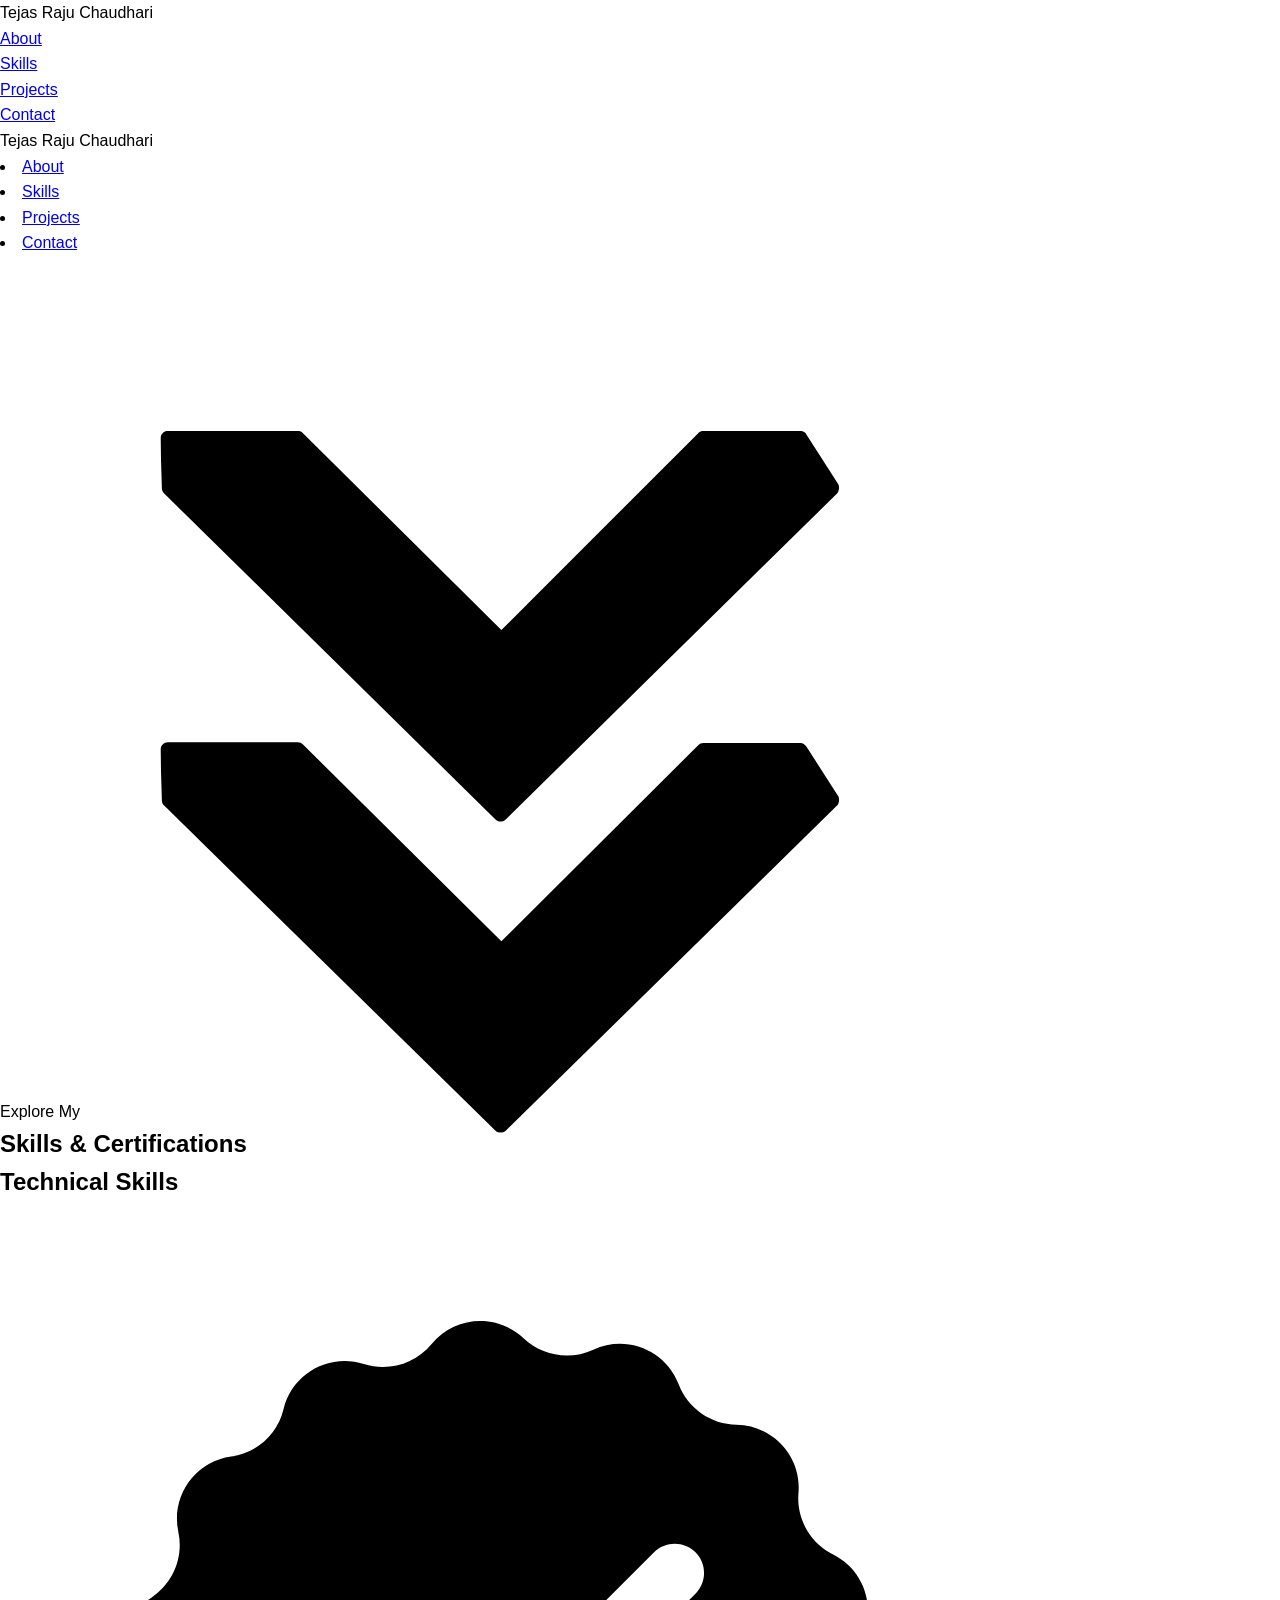
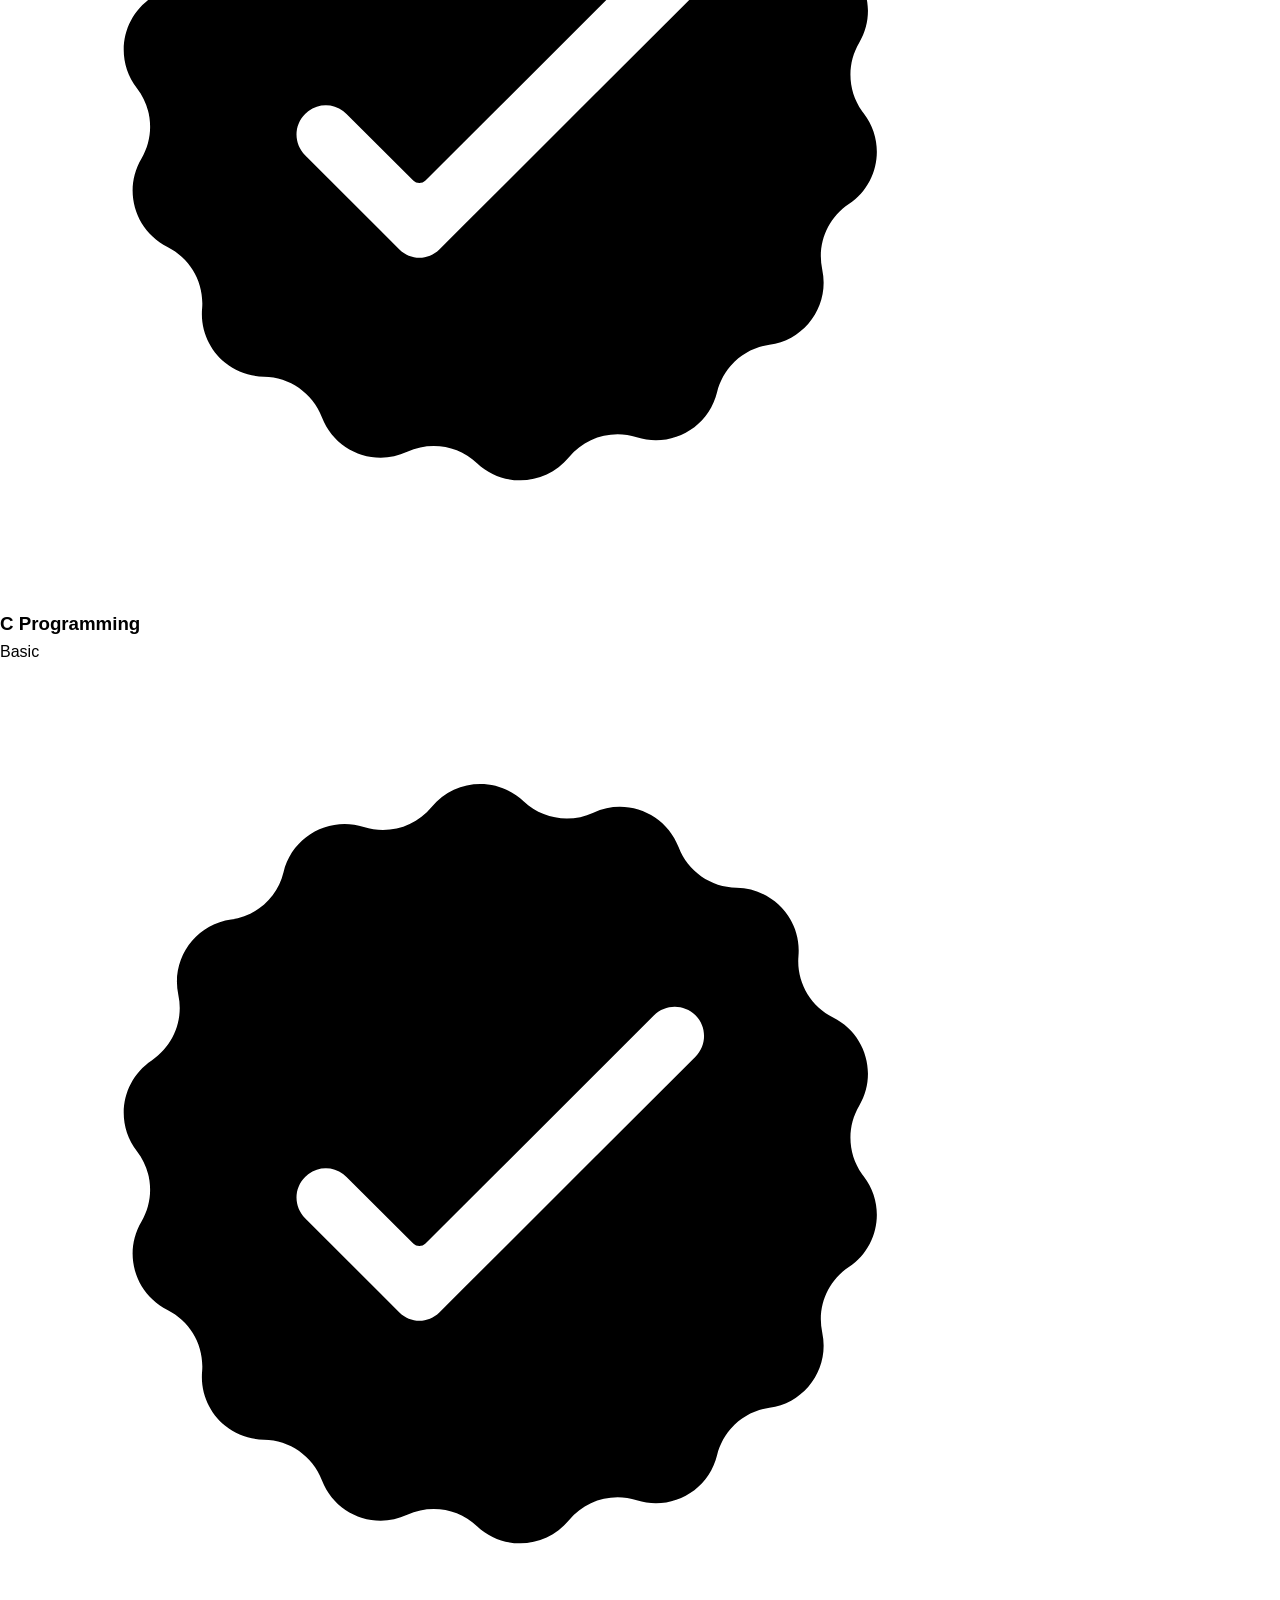
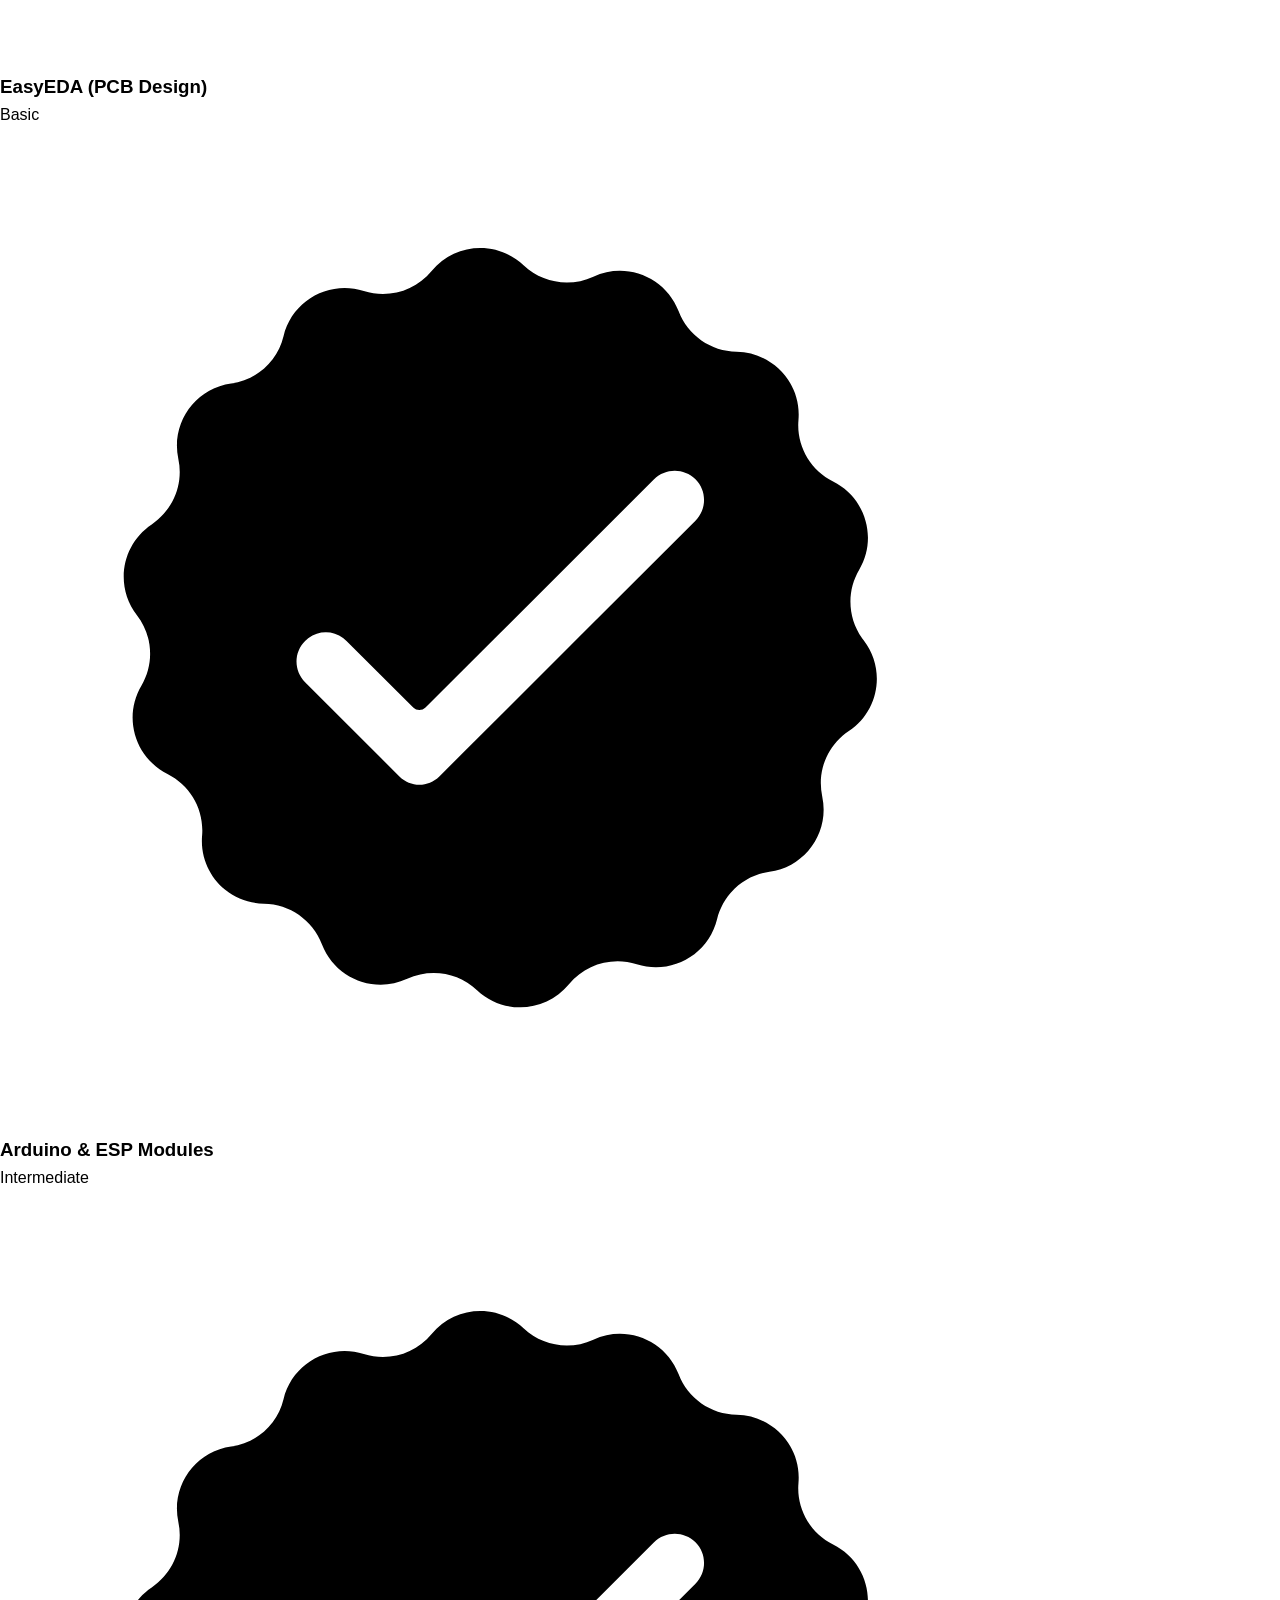
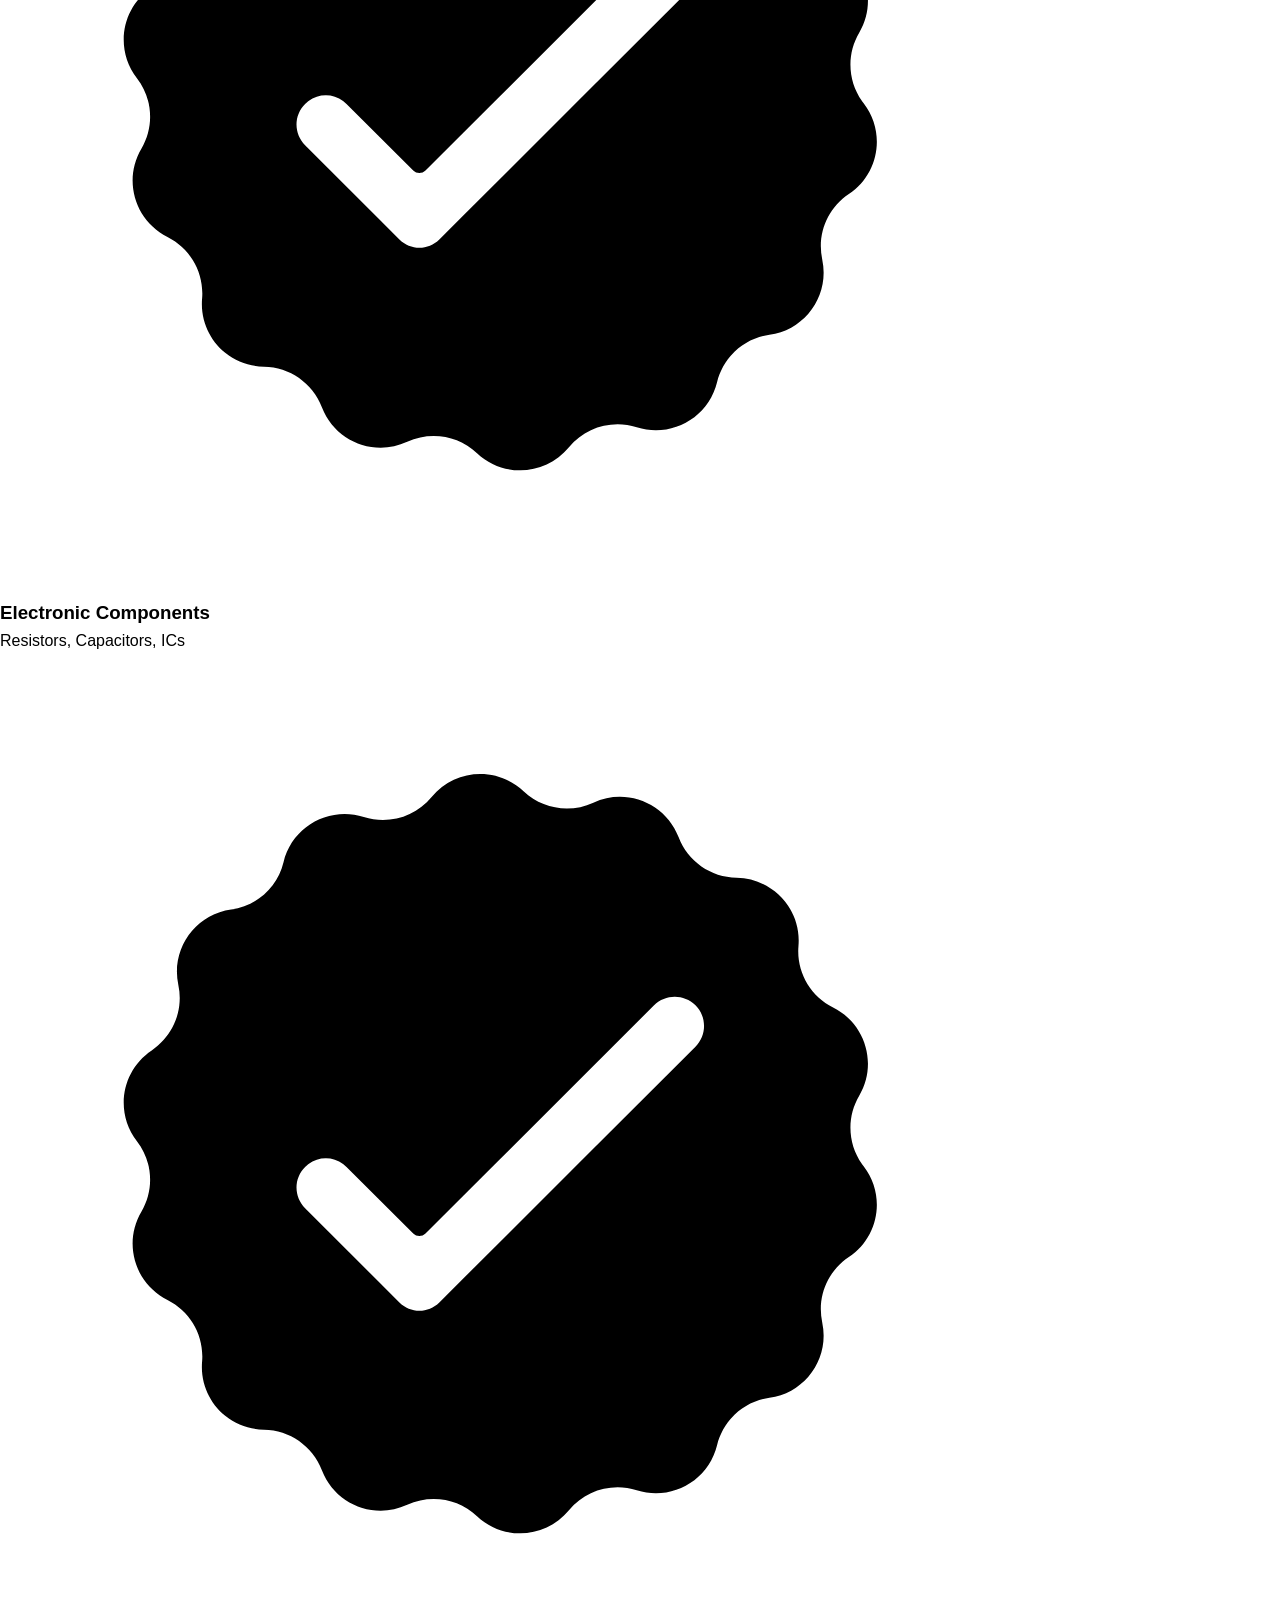
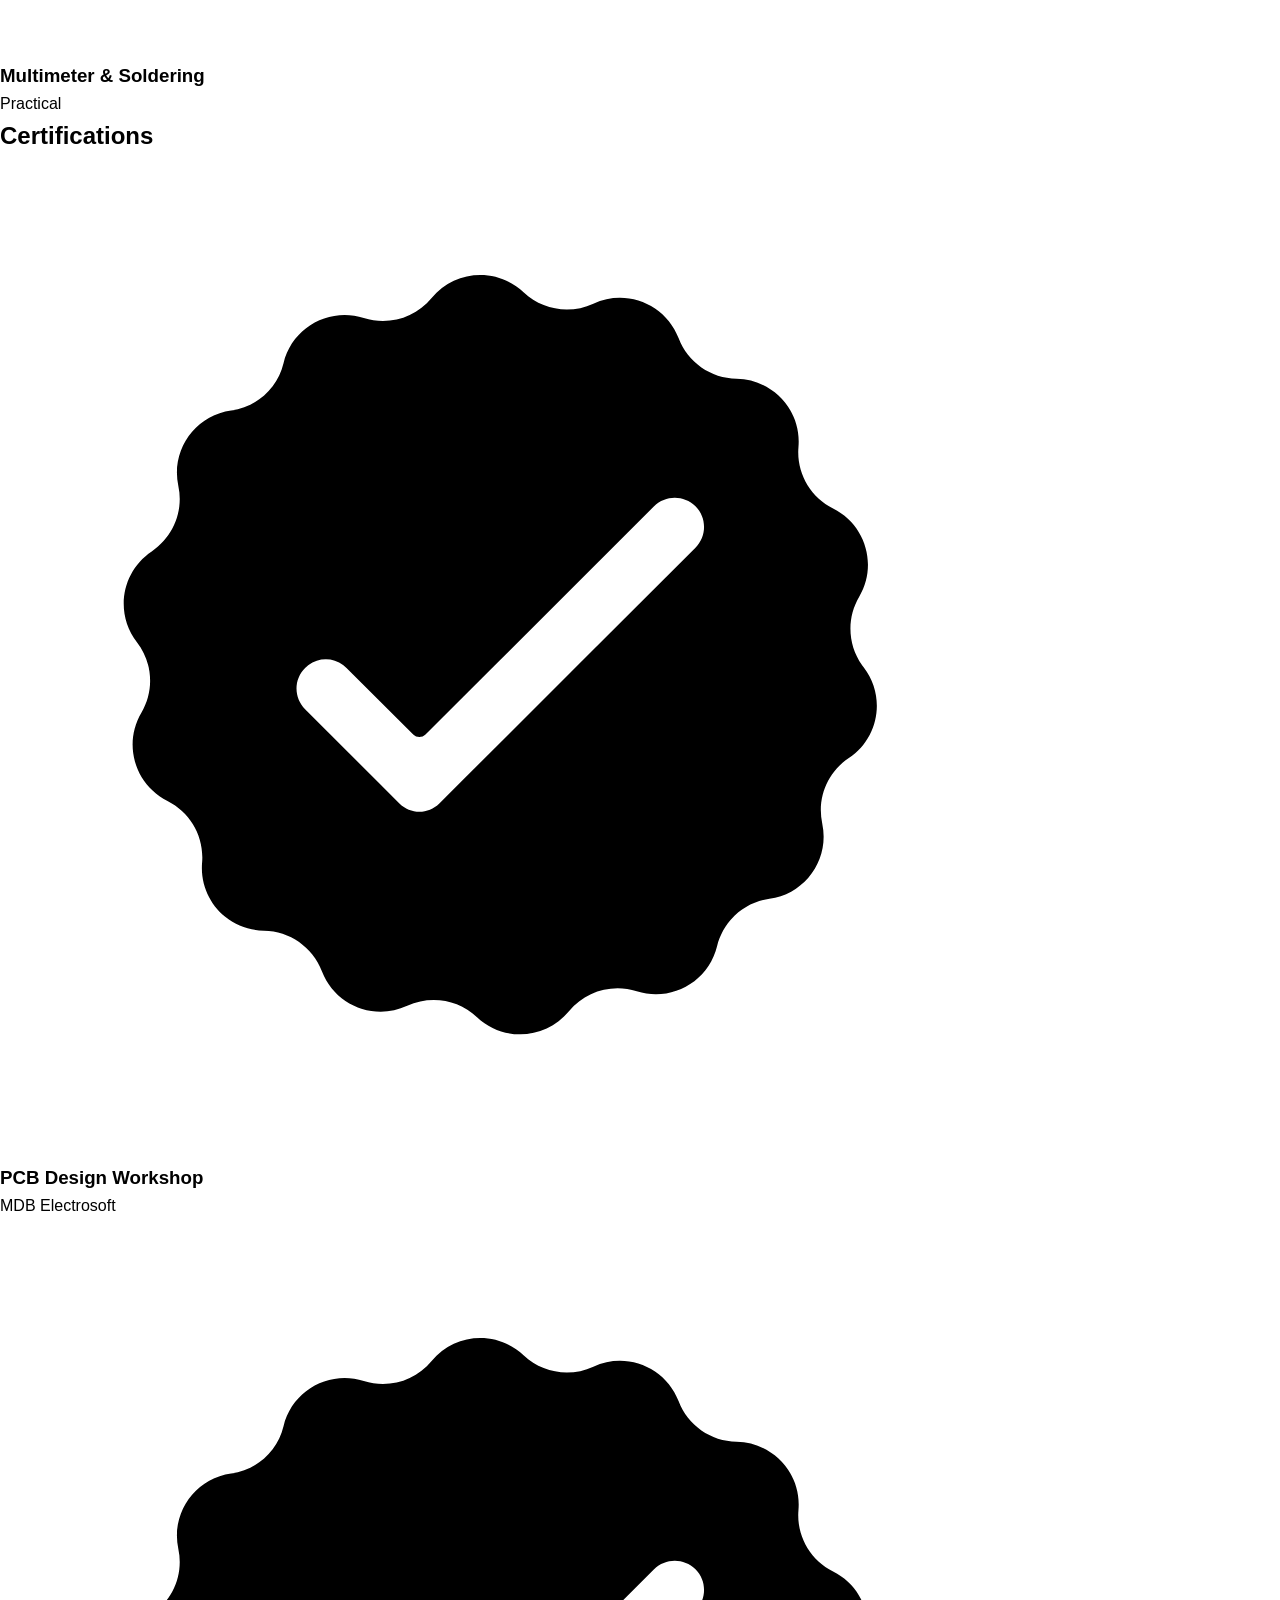
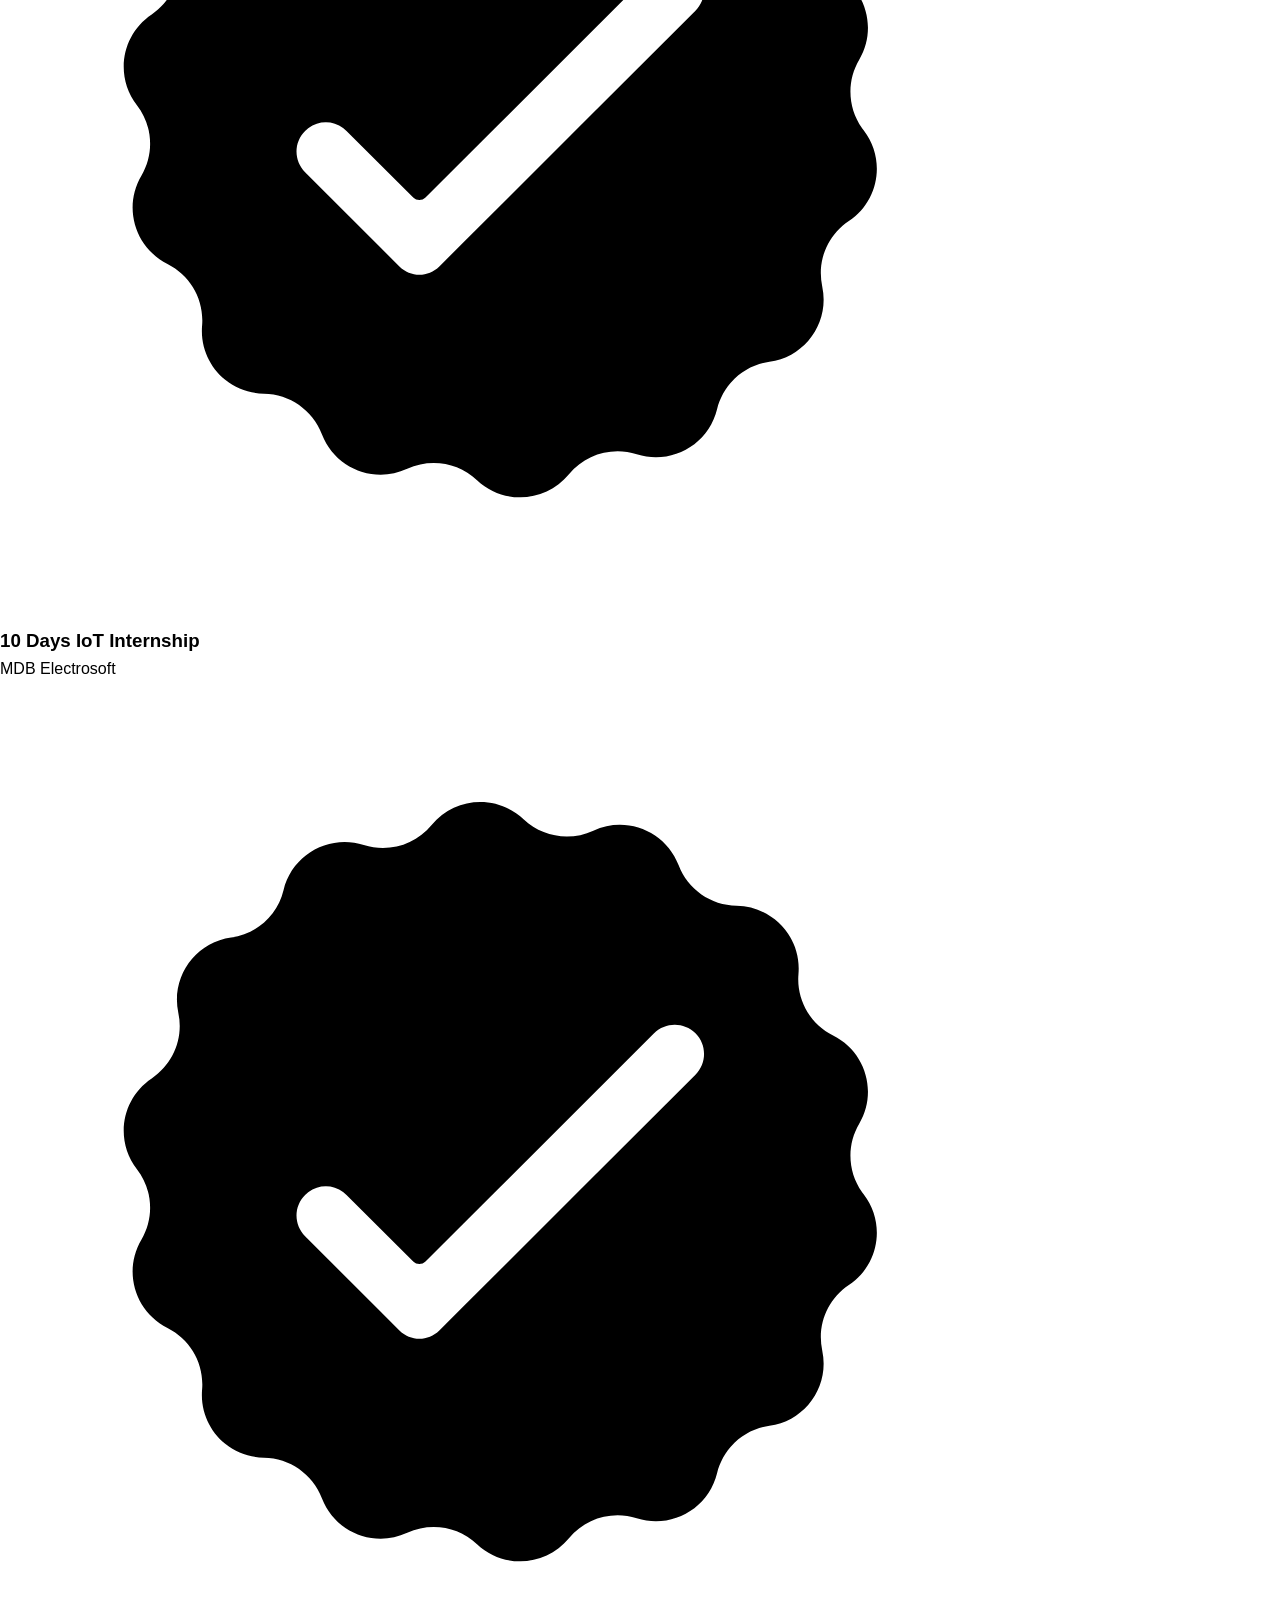
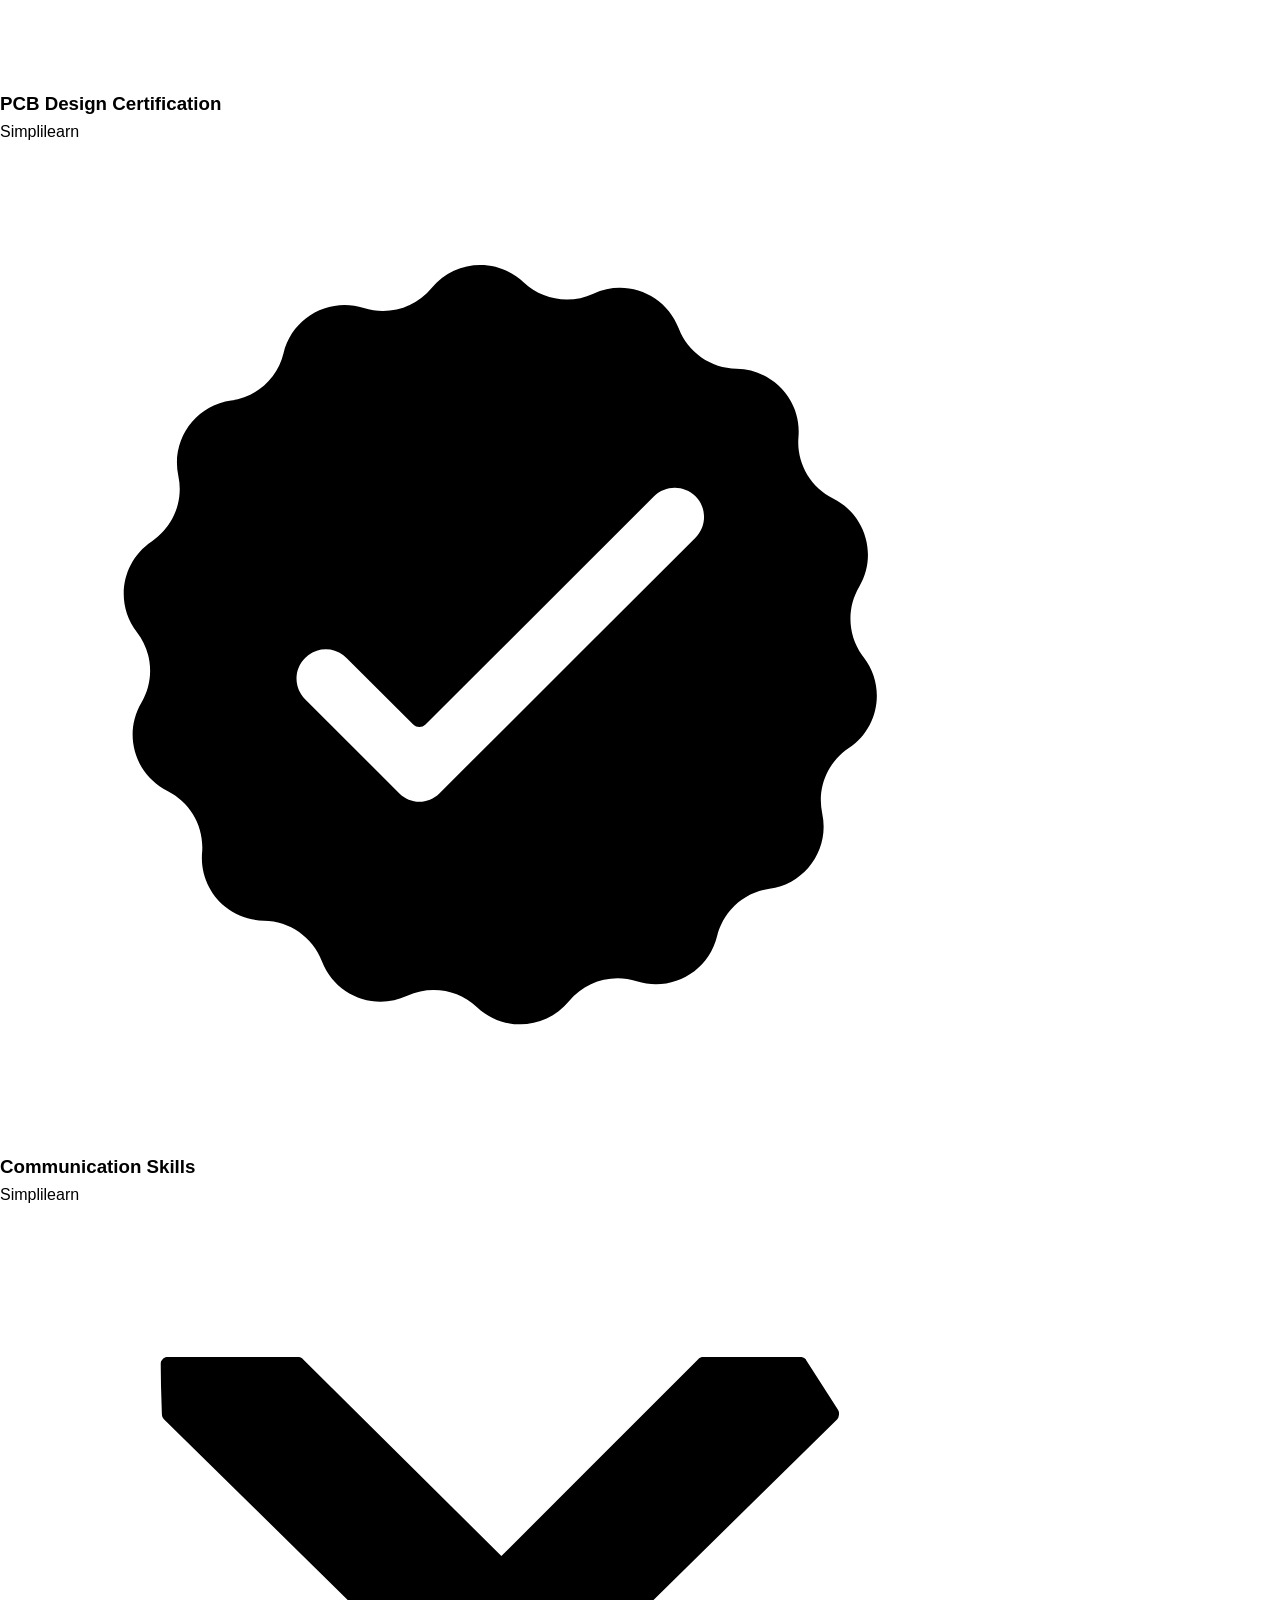
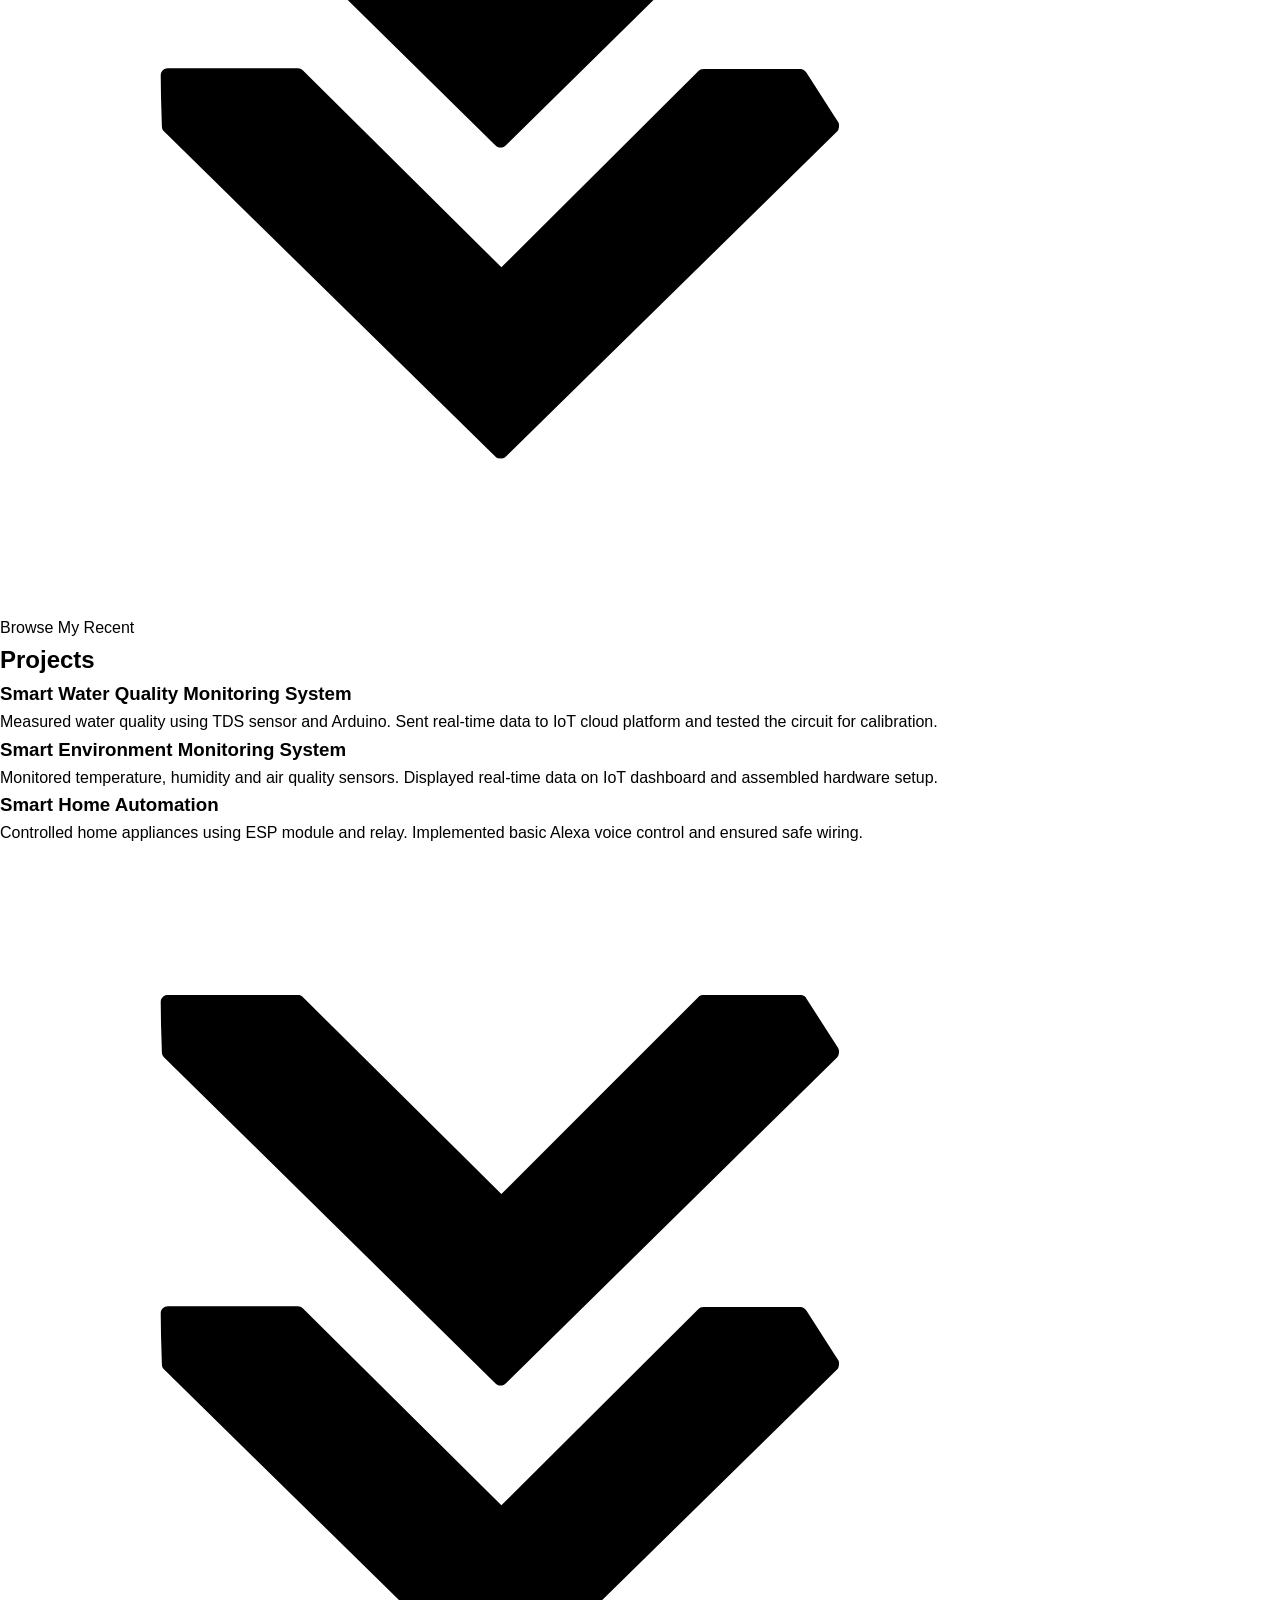
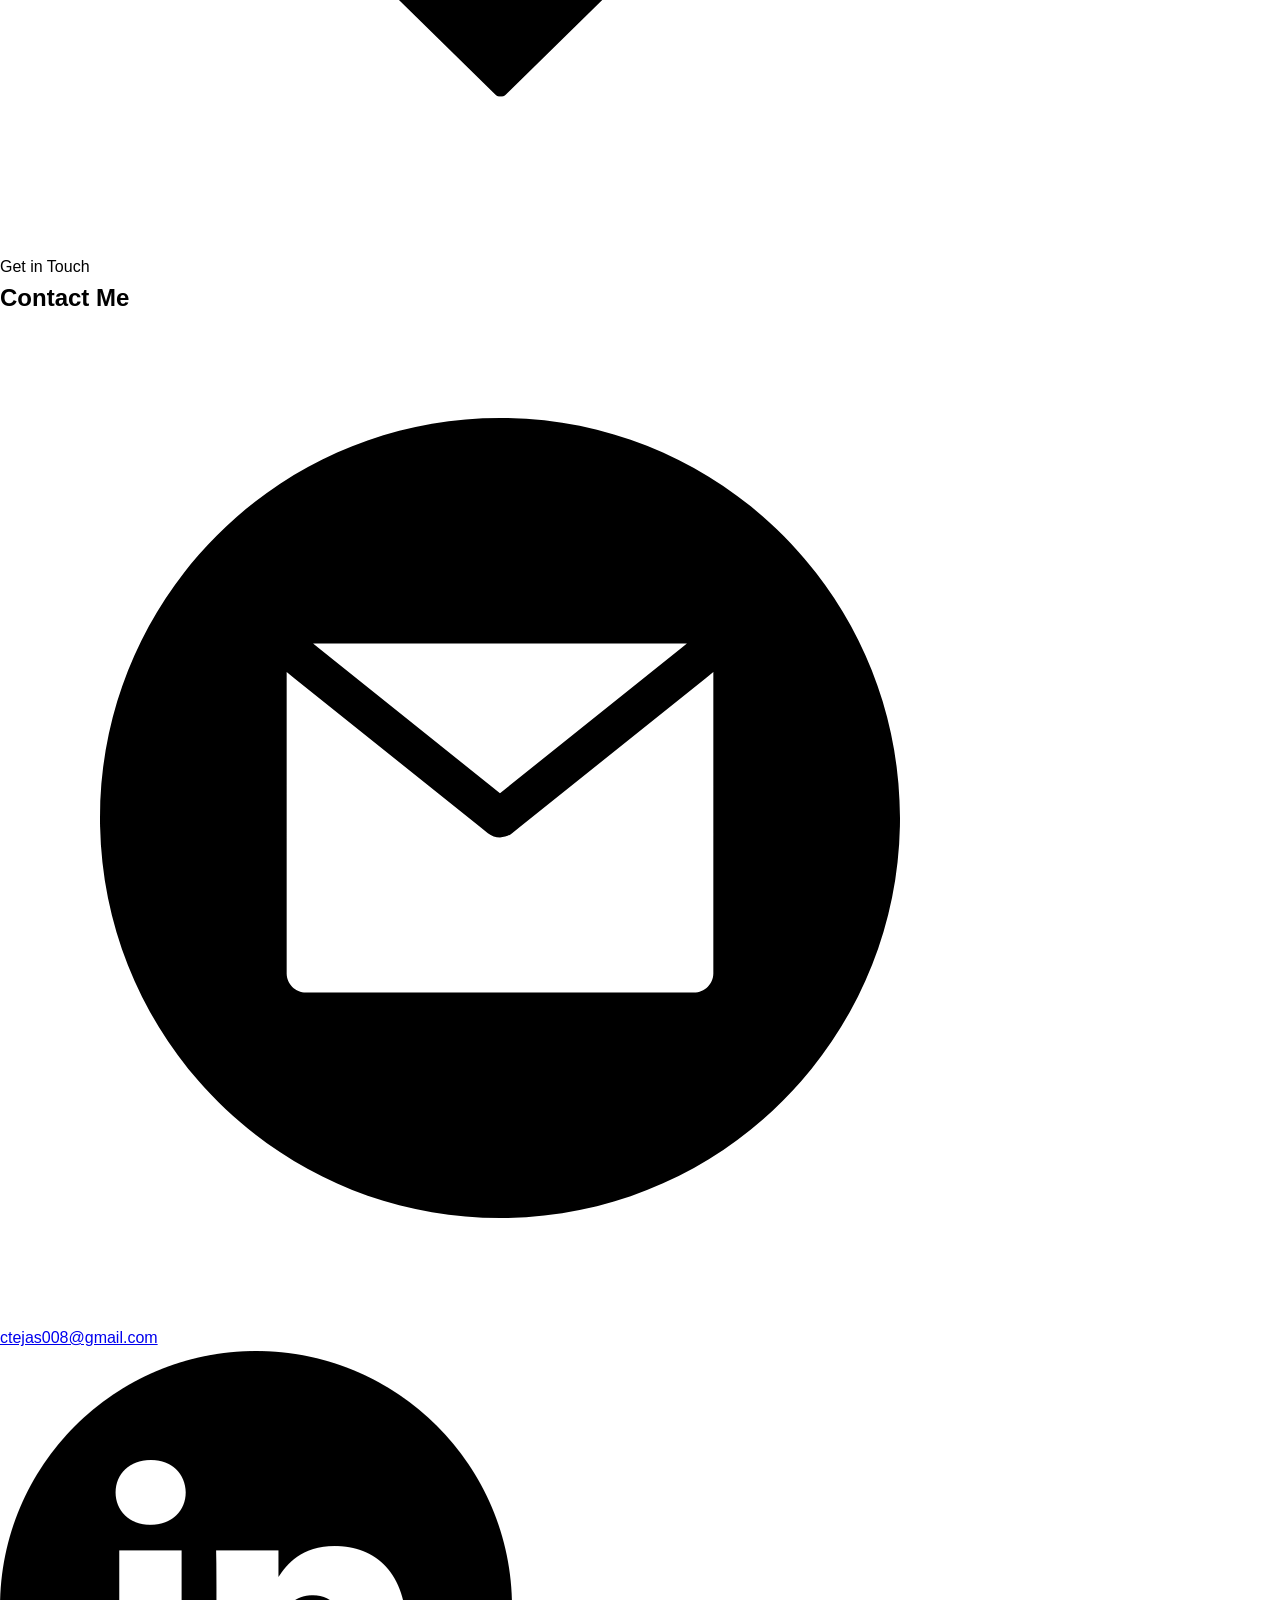
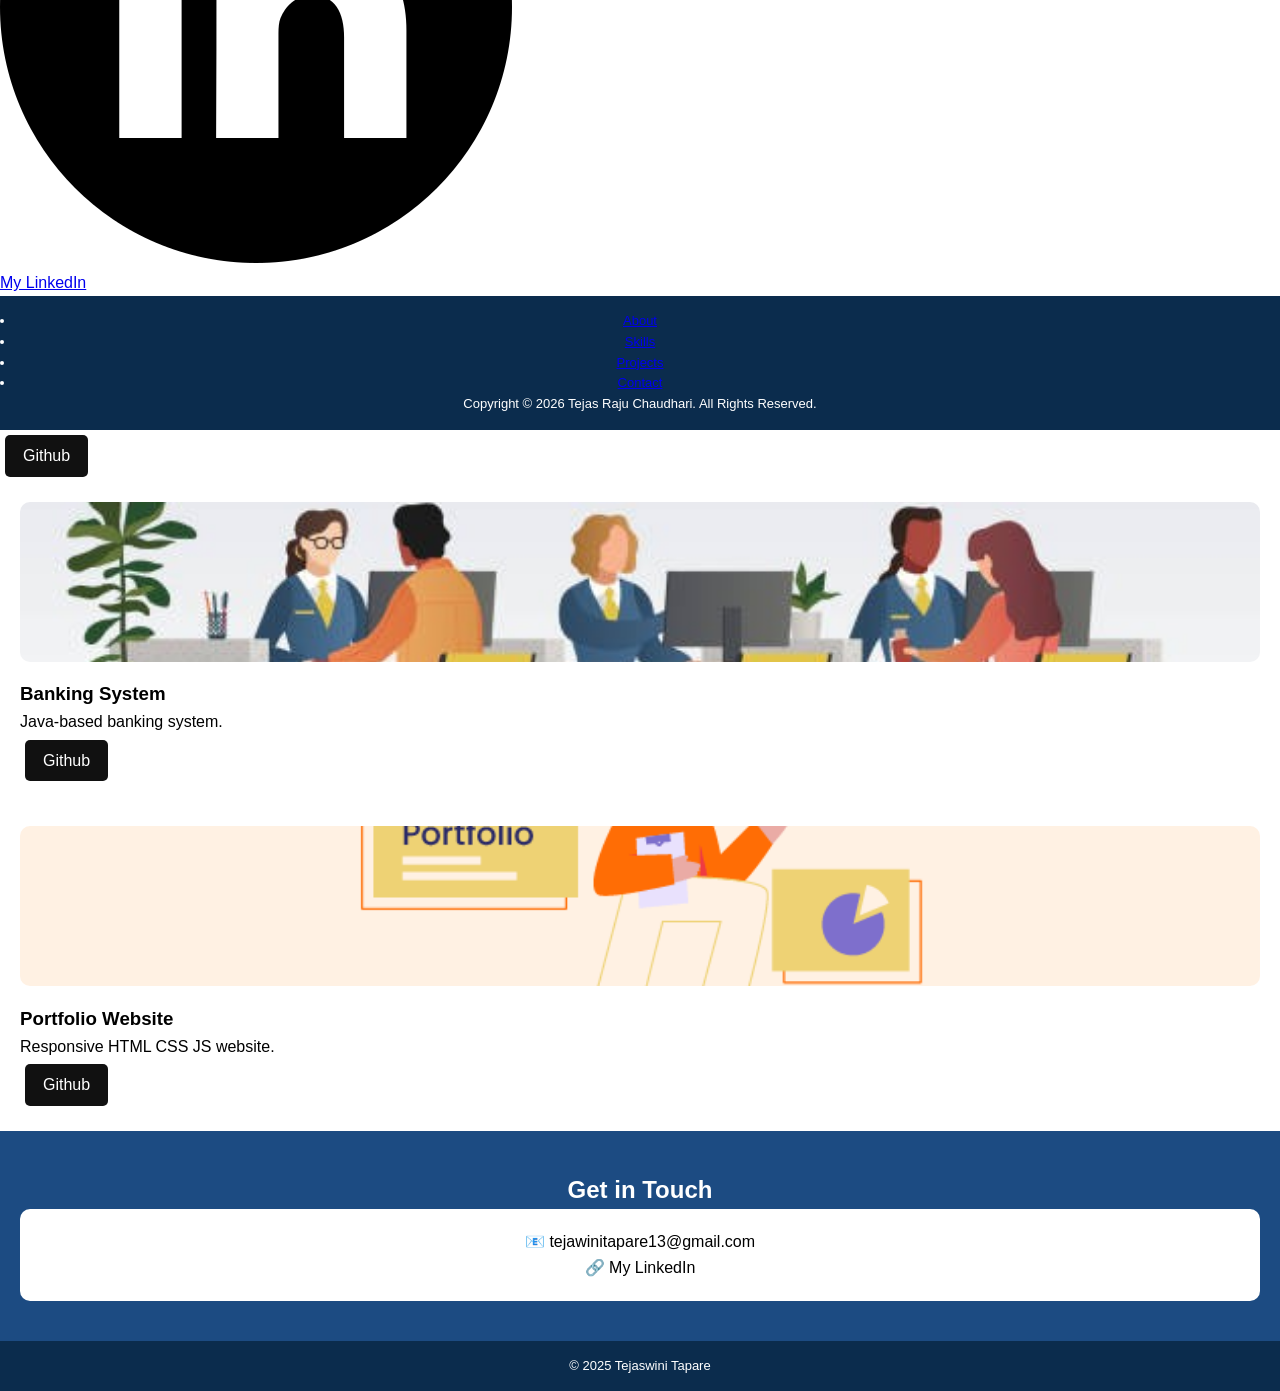
==== index.html @ 0678bba8 "Refactor index.html by updating title and logo Updated the title and logo text in the HTML file. Rem" ====
<!DOCTYPE html>
<html lang="en">
<head>
    <meta charset="UTF-8">
    <meta name="viewport" content="width=device-width, initial-scale=1.0">
    <title>Tejas Portfolio</title>
    <link rel="stylesheet" href="style.css">
    <link rel="stylesheet" href="mediaqueries.css">
</head>
<body>

    <nav id="Desktop-nav">
        <div class="logo"> Tejas Raju Chaudhari</div>
        <div>
           <ul class="nav-links">
            <li><a href="#about">About</a></li>
            <li><a href="#experience">Skills</a></li>
            <li><a href="#projects">Projects</a></li>
            <li><a href="#contact">Contact</a></li>
           </ul> 
        </div>
    </nav>

    <nav id="hamburger-nav">
        <div class="logo"> Tejas Raju Chaudhari</div>
        <div class="hamburger-menu">
            <div class="hamburger-icon" onclick="toggleMenu()">
                <span></span>
                <span></span>
                <span></span>
            </div>
            <div class="menu-links">
                <li><a href="#about" onclick="toggleMenu()">About</a></li>
                <li><a href="#experience" onclick="toggleMenu()">Skills</a></li>
                <li><a href="#projects" onclick="toggleMenu()">Projects</a></li>
                <li><a href="#contact" onclick="toggleMenu()">Contact</a></li>
            </div>
        </div>
    </nav>

    <!-- PROFILE SECTION -->
    <section id="profile">
        <div class="section__pic-container">
            <img                        I completed an Arduino & IoT Internship at MDB Electrosoft 
                        where I worked on sensor interfacing, circuit testing, and 
                        basic PCB layout design using EasyEDA.

                        I enjoy building practical electronics solutions, testing 
                        circuits using multimeter, and improving my troubleshooting skills.
                        I am eager to begin my career in Electronics Hardware and PCB Design.
                    </p>
                </div>
            </div>
        </div>
        <img src="arrow.png" class="icon arrow" onclick="location.href='#experience'">
    </section>

    <!-- SKILLS SECTION -->
    <section id="experience">
        <p class="section__text__p1">Explore My</p>
        <h1 class="title">Skills & Certifications</h1>

        <div class="experience-details-container">
            <div class="skill-containers">

                <!-- SKILLS -->
                <div class="details-container-1">
                    <h2 class="experience-sub-title">Technical Skills</h2>
                    <div class="article-container">

                        <article>
                            <img src="checkmark.png" class="icon">
                            <div>
                                <h3>C Programming</h3>
                                <p>Basic</p>
                            </div>
                        </article>

                        <article>
                            <img src="checkmark.png" class="icon">
                            <div>
                                <h3>EasyEDA (PCB Design)</h3>
                                <p>Basic</p>
                            </div>
                        </article>

                        <article>
                            <img src="checkmark.png" class="icon">
                            <div>
                                <h3>Arduino & ESP Modules</h3>
                                <p>Intermediate</p>
                            </div>
                        </article>

                        <article>
                            <img src="checkmark.png" class="icon">
                            <div>
                                <h3>Electronic Components</h3>
                                <p>Resistors, Capacitors, ICs</p>
                            </div>
                        </article>

                        <article>
                            <img src="checkmark.png" class="icon">
                            <div>
                                <h3>Multimeter & Soldering</h3>
                                <p>Practical</p>
                            </div>
                        </article>

                    </div>
                </div>

                <!-- CERTIFICATIONS -->
                <div class="details-container-2">
                    <h2 class="experience-sub-title">Certifications</h2>
                    <div class="article-container">

                        <article>
                            <img src="checkmark.png" class="icon">
                            <div>
                                <h3>PCB Design Workshop</h3>
                                <p>MDB Electrosoft</p>
                            </div>
                        </article>

                        <article>
                            <img src="checkmark.png" class="icon">
                            <div>
                                <h3>10 Days IoT Internship</h3>
                                <p>MDB Electrosoft</p>
                            </div>
                        </article>

                        <article>
                            <img src="checkmark.png" class="icon">
                            <div>
                                <h3>PCB Design Certification</h3>
                                <p>Simplilearn</p>
                            </div>
                        </article>

                        <article>
                            <img src="checkmark.png" class="icon">
                            <div>
                                <h3>Communication Skills</h3>
                                <p>Simplilearn</p>
                            </div>
                        </article>

                    </div>
                </div>

            </div>
        </div>

        <img src="arrow.png" class="icon arrow" onclick="location.href='#projects'">
    </section>

    <!-- PROJECTS -->
    <section id="projects">
        <p class="section__text__p1">Browse My Recent</p>
        <h1 class="title">Projects</h1>

        <div class="experience-details-container">
            <div class="about-containers">

                <div class="details-container color-container">
                    <h3 class="experience-sub-title project-title">
                        Smart Water Quality Monitoring System
                    </h3>
                    <p>
                        Measured water quality using TDS sensor and Arduino.
                        Sent real-time data to IoT cloud platform and tested 
                        the circuit for calibration.
                    </p>
                </div>

                <div class="details-container color-container">
                    <h3 class="experience-sub-title project-title">
                        Smart Environment Monitoring System
                    </h3>
                    <p>
                        Monitored temperature, humidity and air quality sensors.
                        Displayed real-time data on IoT dashboard and assembled hardware setup.
                    </p>
                </div>

                <div class="details-container color-container">
                    <h3 class="experience-sub-title project-title">
                        Smart Home Automation
                    </h3>
                    <p>
                        Controlled home appliances using ESP module and relay.
                        Implemented basic Alexa voice control and ensured safe wiring.
                    </p>
                </div>

            </div>
        </div>

        <img src="arrow.png" class="icon arrow" onclick="location.href='#contact'">
    </section>

    <!-- CONTACT -->
    <section id="contact">
        <p class="section__text__p1">Get in Touch</p>
        <h1 class="title">Contact Me</h1>

        <div class="contact-info-upper-container">
            <div class="contact-info-container">
                <img src="email.png" class="icon contact-icon">
                <p><a href="mailto:ctejas008@gmail.com">ctejas008@gmail.com</a></p>
            </div>

            <div class="contact-info-container">
                <img src="linkedin.png" class="icon contact-icon">
                <p><a href="https://linkedin.com/in/tejasrchaudhari">My LinkedIn</a></p>
            </div>
        </div>
    </section>

    <!-- FOOTER -->
    <footer>
        <nav>
            <div class="nav-links-container">
                <ul class="nav-links">
                    <li><a href="#about">About</a></li>
                    <li><a href="#experience">Skills</a></li>
                    <li><a href="#projects">Projects</a></li>
                    <li><a href="#contact">Contact</a></li>
                </ul> 
            </div>
        </nav>
        <p>Copyright © 2026 Tejas Raju Chaudhari. All Rights Reserved.</p>
    </footer>

    <script src="script.js"></script>

</body>
  </html>      <a href="#" class="btn dark">Github</a>
    </div>

    <div class="project-card">
      <img src="banklogo.jpg">
      <h3>Banking System</h3>
      <p>Java-based banking system.</p>
      <a href="#" class="btn dark">Github</a>
    </div>

    <div class="project-card">
      <img src="Work-Portfolio.png">
      <h3>Portfolio Website</h3>
      <p>Responsive HTML CSS JS website.</p>
      <a href="#" class="btn dark">Github</a>
    </div>

  </div>
</section>

<!-- CONTACT -->
<section id="contact" class="section blue-bg">
  <h1>Get in Touch</h1>
  <div class="contact-box">
    <p>📧 tejawinitapare13@gmail.com</p>
    <p>🔗 My LinkedIn</p>
  </div>
</section>

<footer>
  © 2025 Tejaswini Tapare
</footer>

</body>
  </html>
---- style.css ----
* {
  margin: 0;
  padding: 0;
  box-sizing: border-box;
  font-family: 'Segoe UI', sans-serif;
}

body {
  line-height: 1.6;
}

header {
  background: #0b2c4d;
  color: white;
  padding: 15px;
  display: flex;
  justify-content: space-between;
}

header nav a {
  color: white;
  margin-left: 15px;
  text-decoration: none;
  font-size: 14px;
}

.hero {
  background: linear-gradient(#1c4b82,#0b2c4d);
  color: white;
  padding: 40px 20px;
}

.hero-content {
  display: flex;
  flex-direction: column;
  align-items: center;
  text-align: center;
}

.profile-img {
  width: 150px;
  border-radius: 10px;
  margin-bottom: 20px;
}

.hero-buttons {
  margin-top: 15px;
}

.btn {
  padding: 8px 18px;
  text-decoration: none;
  border-radius: 5px;
  margin: 5px;
  display: inline-block;
}

.dark {
  background: #0b2c4d;
  color: white;
}

.yellow {
  background: #f4b400;
  color: black;
}

.section {
  padding: 40px 20px;
  text-align: center;
}

.card-grid {
  display: flex;
  flex-direction: column;
  gap: 20px;
  margin: 20px 0;
}

.card {
  background: white;
  padding: 20px;
  border-radius: 10px;
  box-shadow: 0 5px 15px rgba(0,0,0,0.1);
}

.blue {
  background: #1c4b82;
  color: white;
}

.yellow {
  background: #f4b400;
}

.blue-bg {
  background: #1c4b82;
  color: white;
}

.project-grid {
  display: flex;
  flex-direction: column;
  gap: 20px;
}

.project-card {
  background: white;
  padding: 20px;
  border-radius: 10px;
}

.project-card img {
  width: 100%;
  height: 160px;
  object-fit: cover;
  border-radius: 8px;
  margin-bottom: 10px;
}

.contact-box {
  background: white;
  padding: 20px;
  border-radius: 10px;
  color: black;
}

footer {
  background: #0b2c4d;
  color: white;
  padding: 15px;
  text-align: center;
}  background:#1e3c72;
  padding:6px 12px;
  border-radius:20px;
  margin:5px;
  font-size:12px;
  color:white;
}

/* PROJECTS */
.project-card{
  background:white;
  color:black;
  padding:15px;
  margin:15px 0;
  border-radius:12px;
  box-shadow:0 4px 10px rgba(0,0,0,0.2);
}

.project-card img{
  width:100%;
  border-radius:10px;
  margin-bottom:10px;
}

/* FOOTER */
footer{
  padding:15px;
  font-size:13px;
}

/* DARK MODE */
.dark{
  background:#111;
}

.dark .light{
  background:#222;
  color:white;
}

.dark .project-card{
  background:#222;
  color:white;
  }
---- mediaqueries.css ----
@media screen and (max-width:1400px){
    #profile{
        height: 83vh;
        margin-bottom:6rem;
    }
    .about-containers{
        flex-wrap: wrap;
    }
}
@media screen and (max-width:1200px){
    #Desktop-nav{
        display: none;
    }
    #hamburger-nav{
        display: flex;
    }
    #experience, .experience-details-container{
        margin-top: 2rem;
    }
    #profile,
    .section-container{
        display: block;
    }
    .arrow{
        display: none;
    }
    section,
    .section-container{
        height: fit-content;
    }
    section{
        margin: 0 5%;
    }
    .section__pic-container{
        width: 275px;
        height: 275px;
        margin: 0 auto 2rem;
    }
    .about-containers{
        margin-top: 0;
    }
}

@media screen and (max-width:600px){
    #contact,
    footer{
        height: 40vh;
    }
    #profile{
        height: 83vh;
        margin-bottom:0;
    }
    article{
        font-size: 1rem;
    }
    footer nav{
        height: fit-content;
        margin-bottom:2rem;
    }
    .about-containers, .contact-info-upper-container, .btn-container{
        flex-wrap: wrap;
    }
    .contact-info-container{
        margin: 0;
    }
    .contact-info-container p, .nav-links li a{
        font-size: 1rem;
    }
    .experience-sub-title{
        font-size: 1.25rem;
    }
    .logo{
        font-size: 1.5rem;
    }
    .nav-links{
        flex-direction: column;
        gap: 0.5rem;
        text-align: center;
    }
    .section__pic-container{
        width: auto;
        height: 46vw;
        justify-content: center;
    }
    .section__text__p2{
        font-size: 1.25rem;
    }
    .title{
        font-size: 2rem;
    }
    .text-container{
        text-align: justify;
    }
}
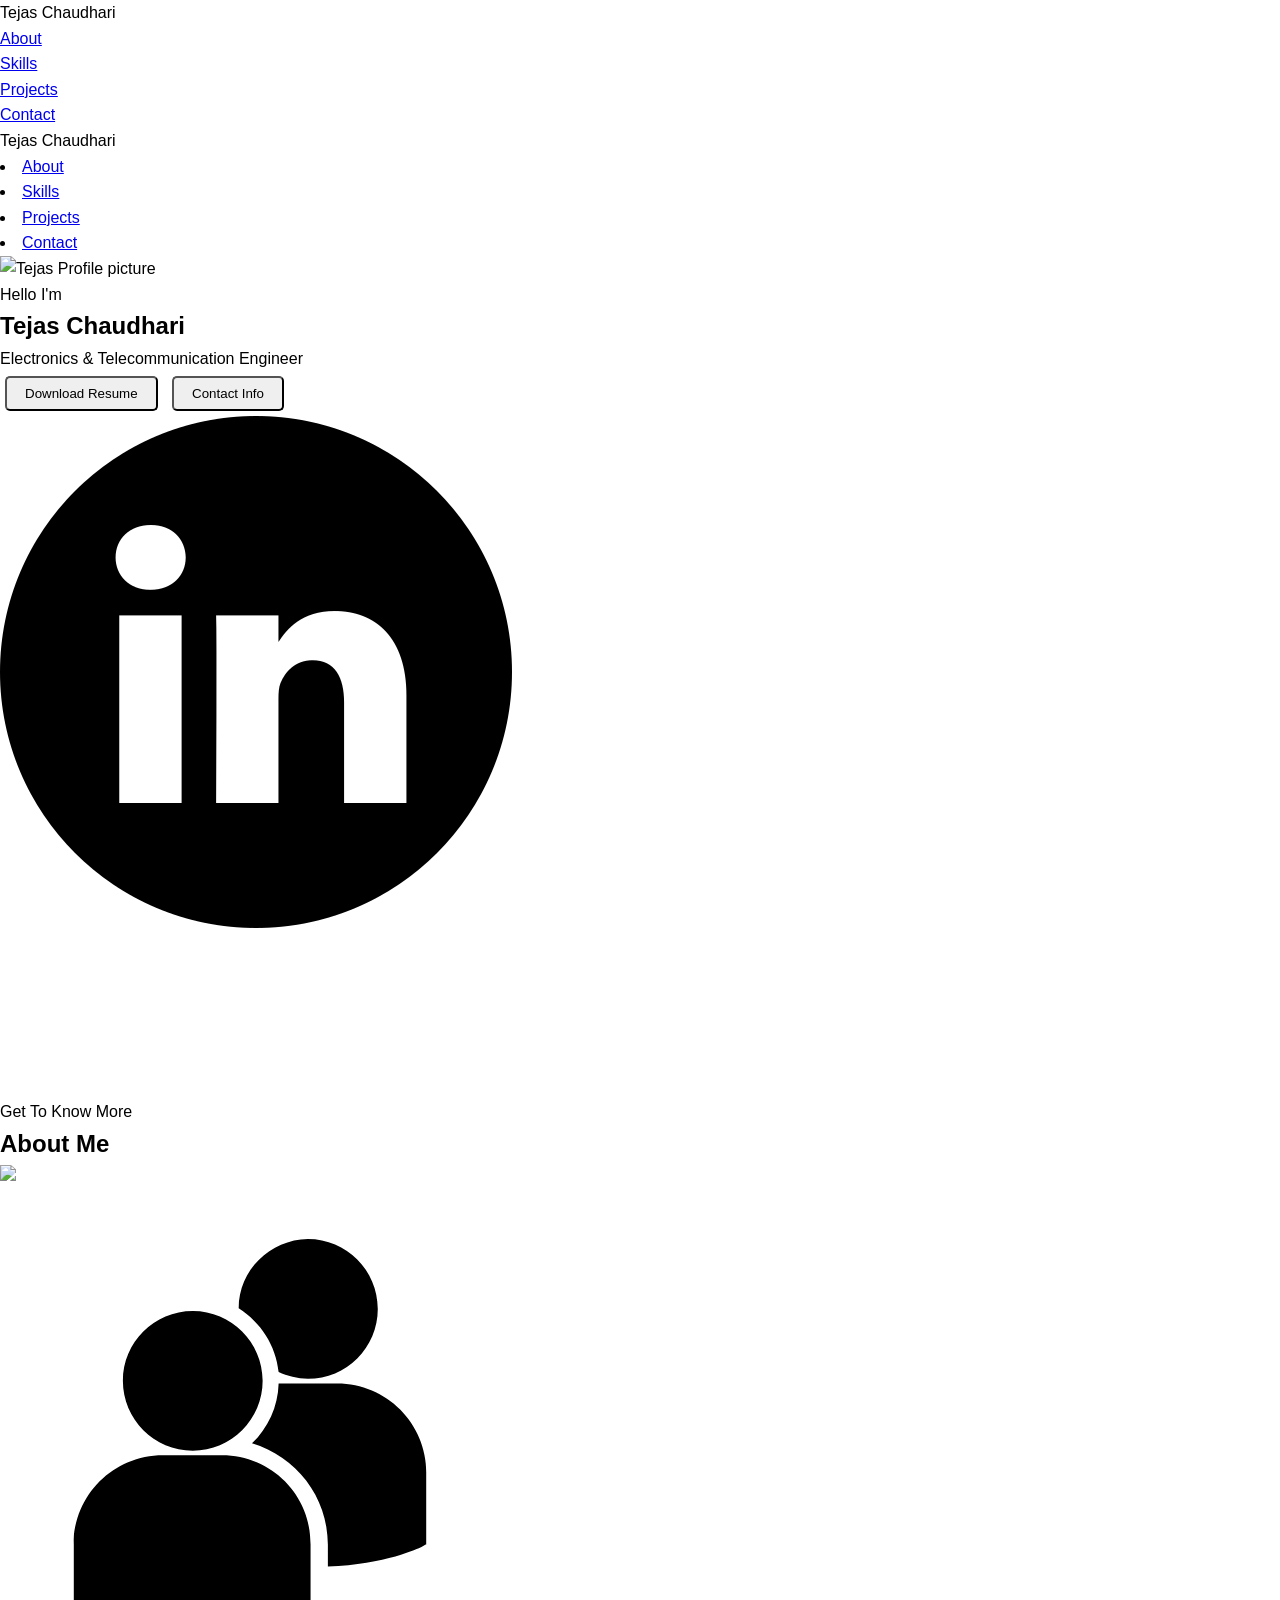
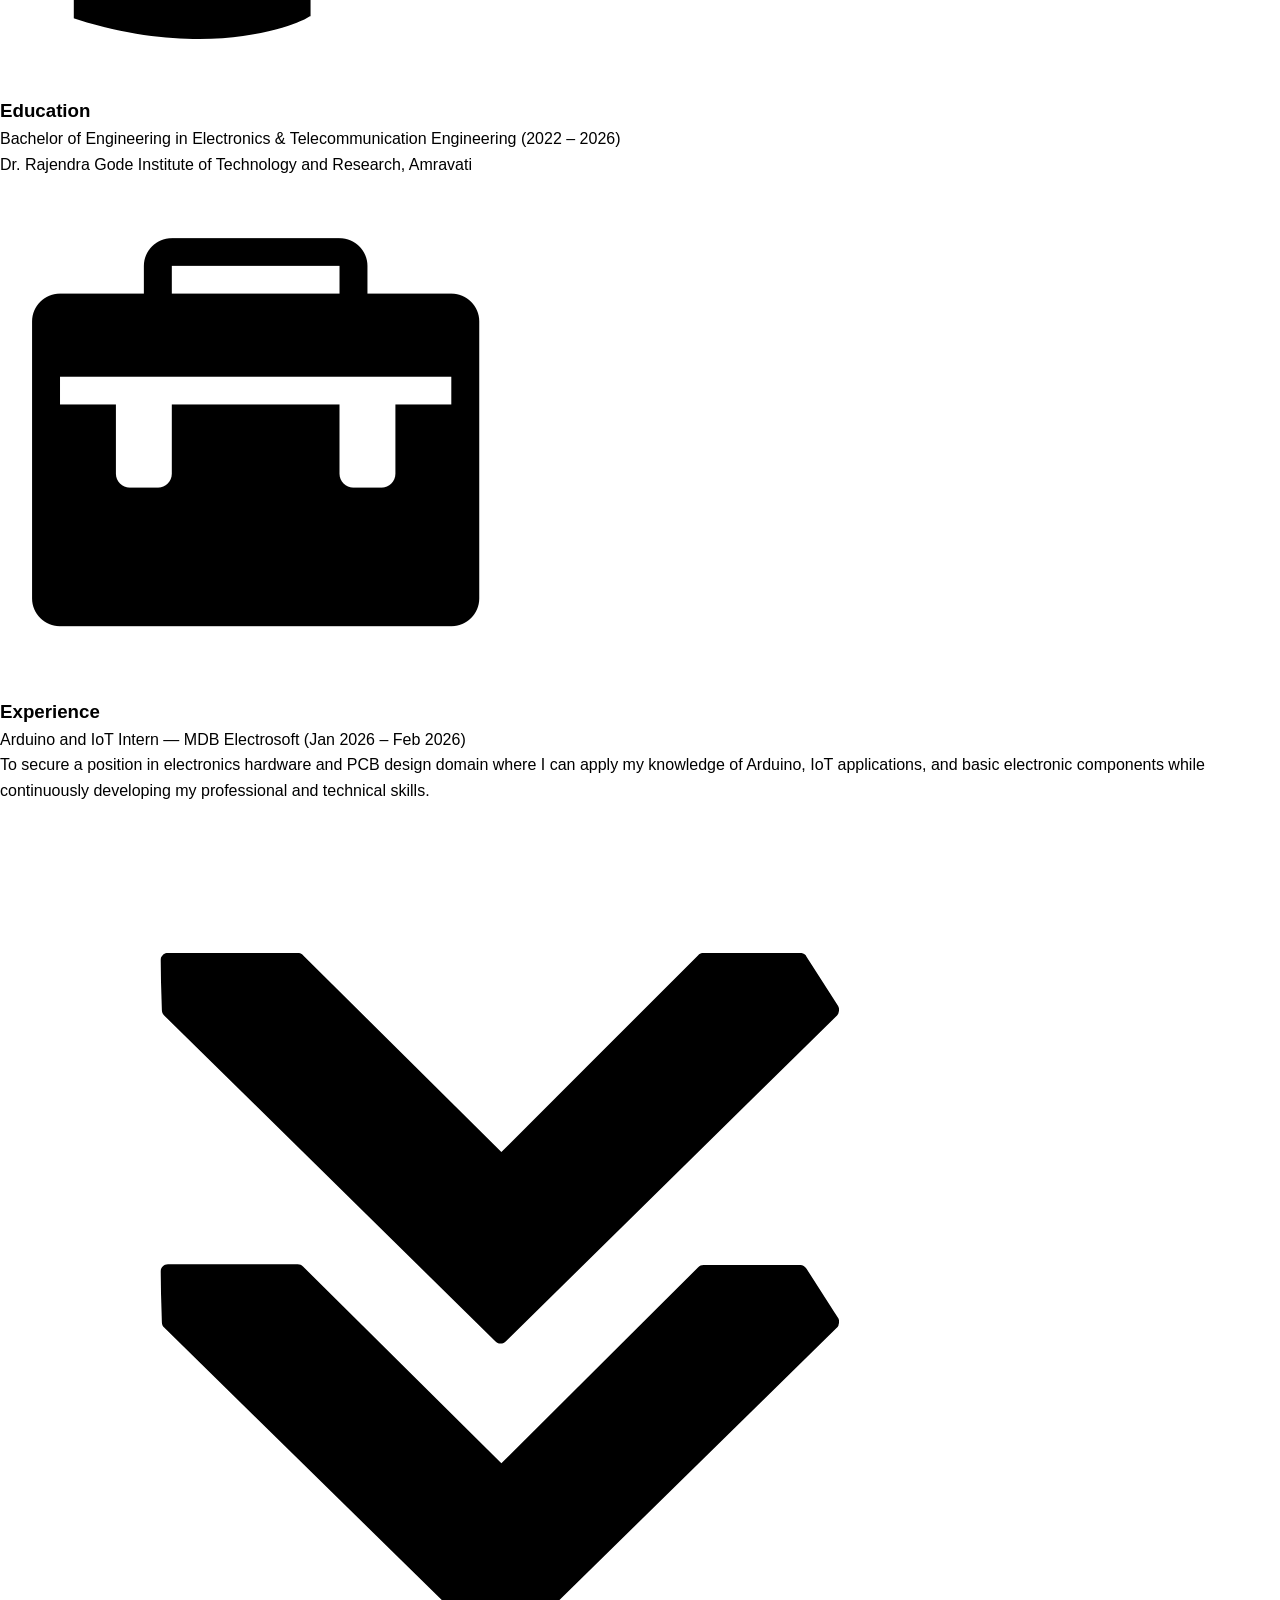
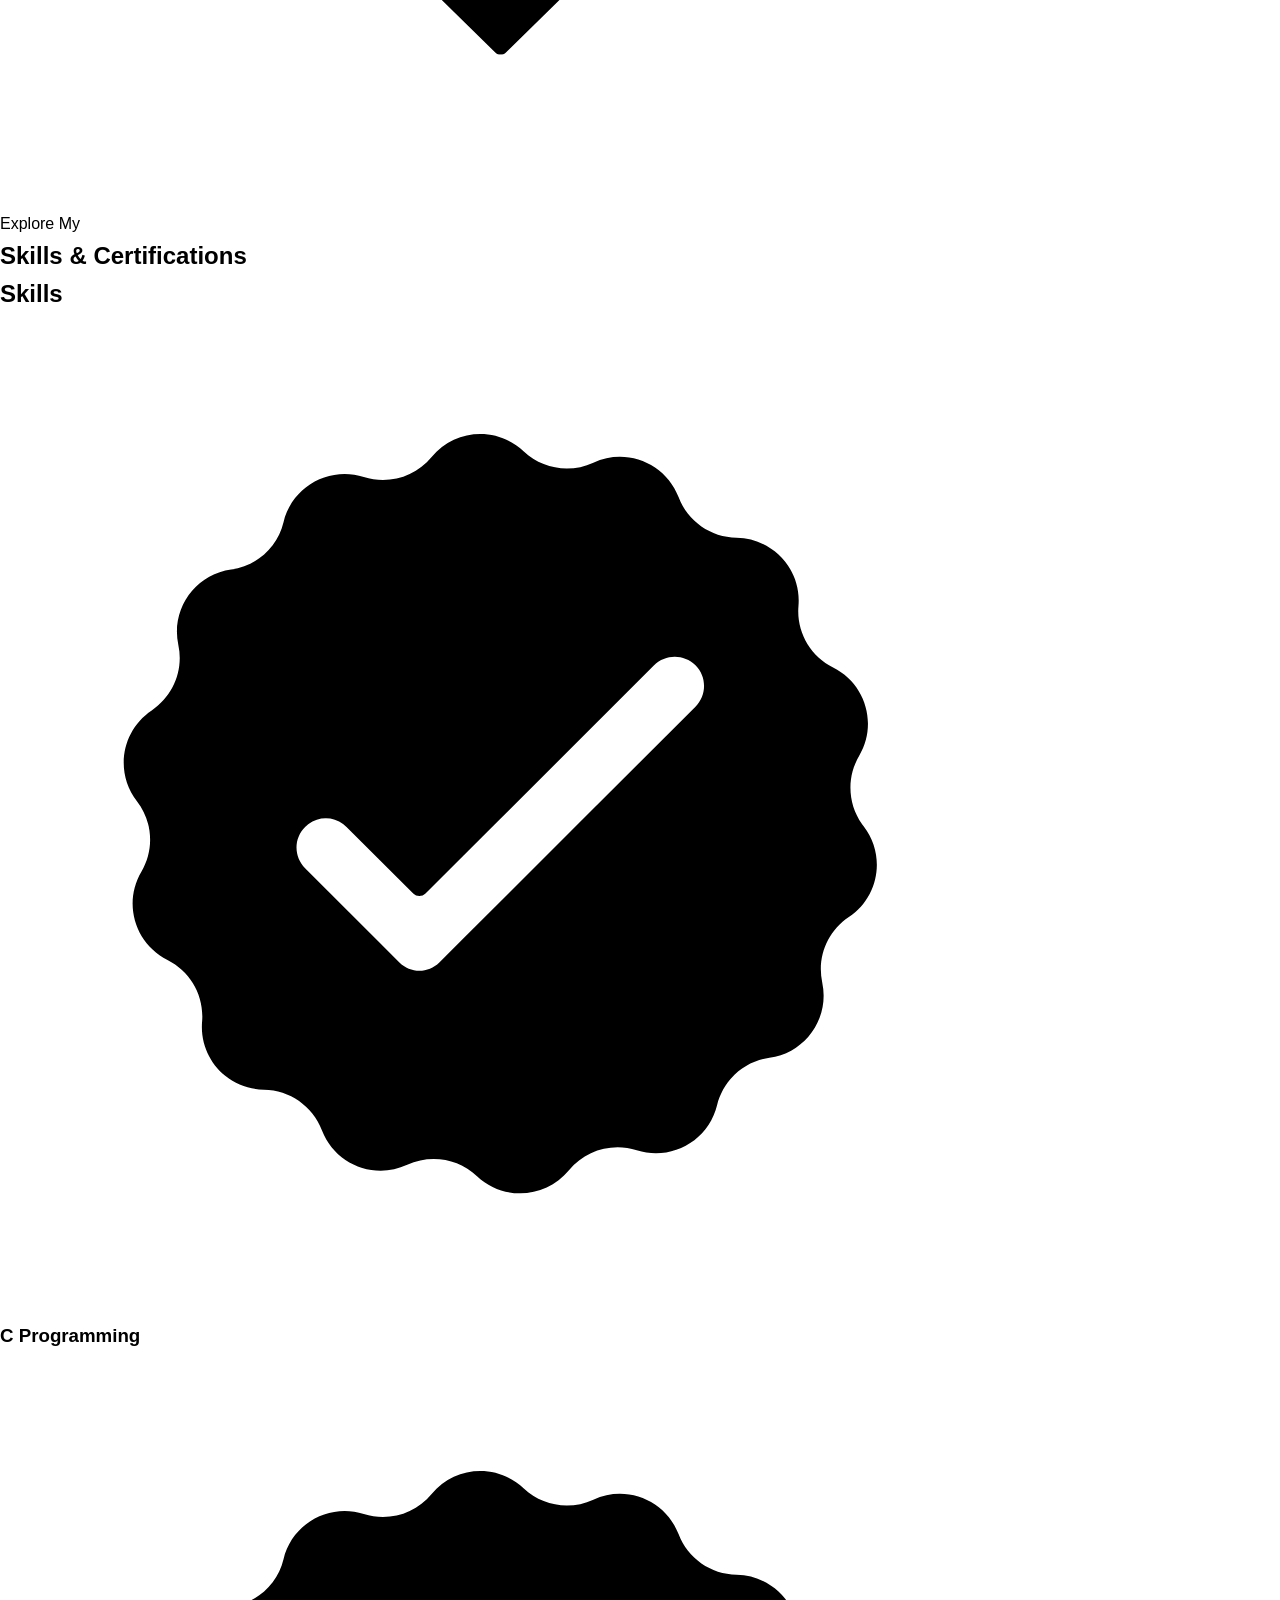
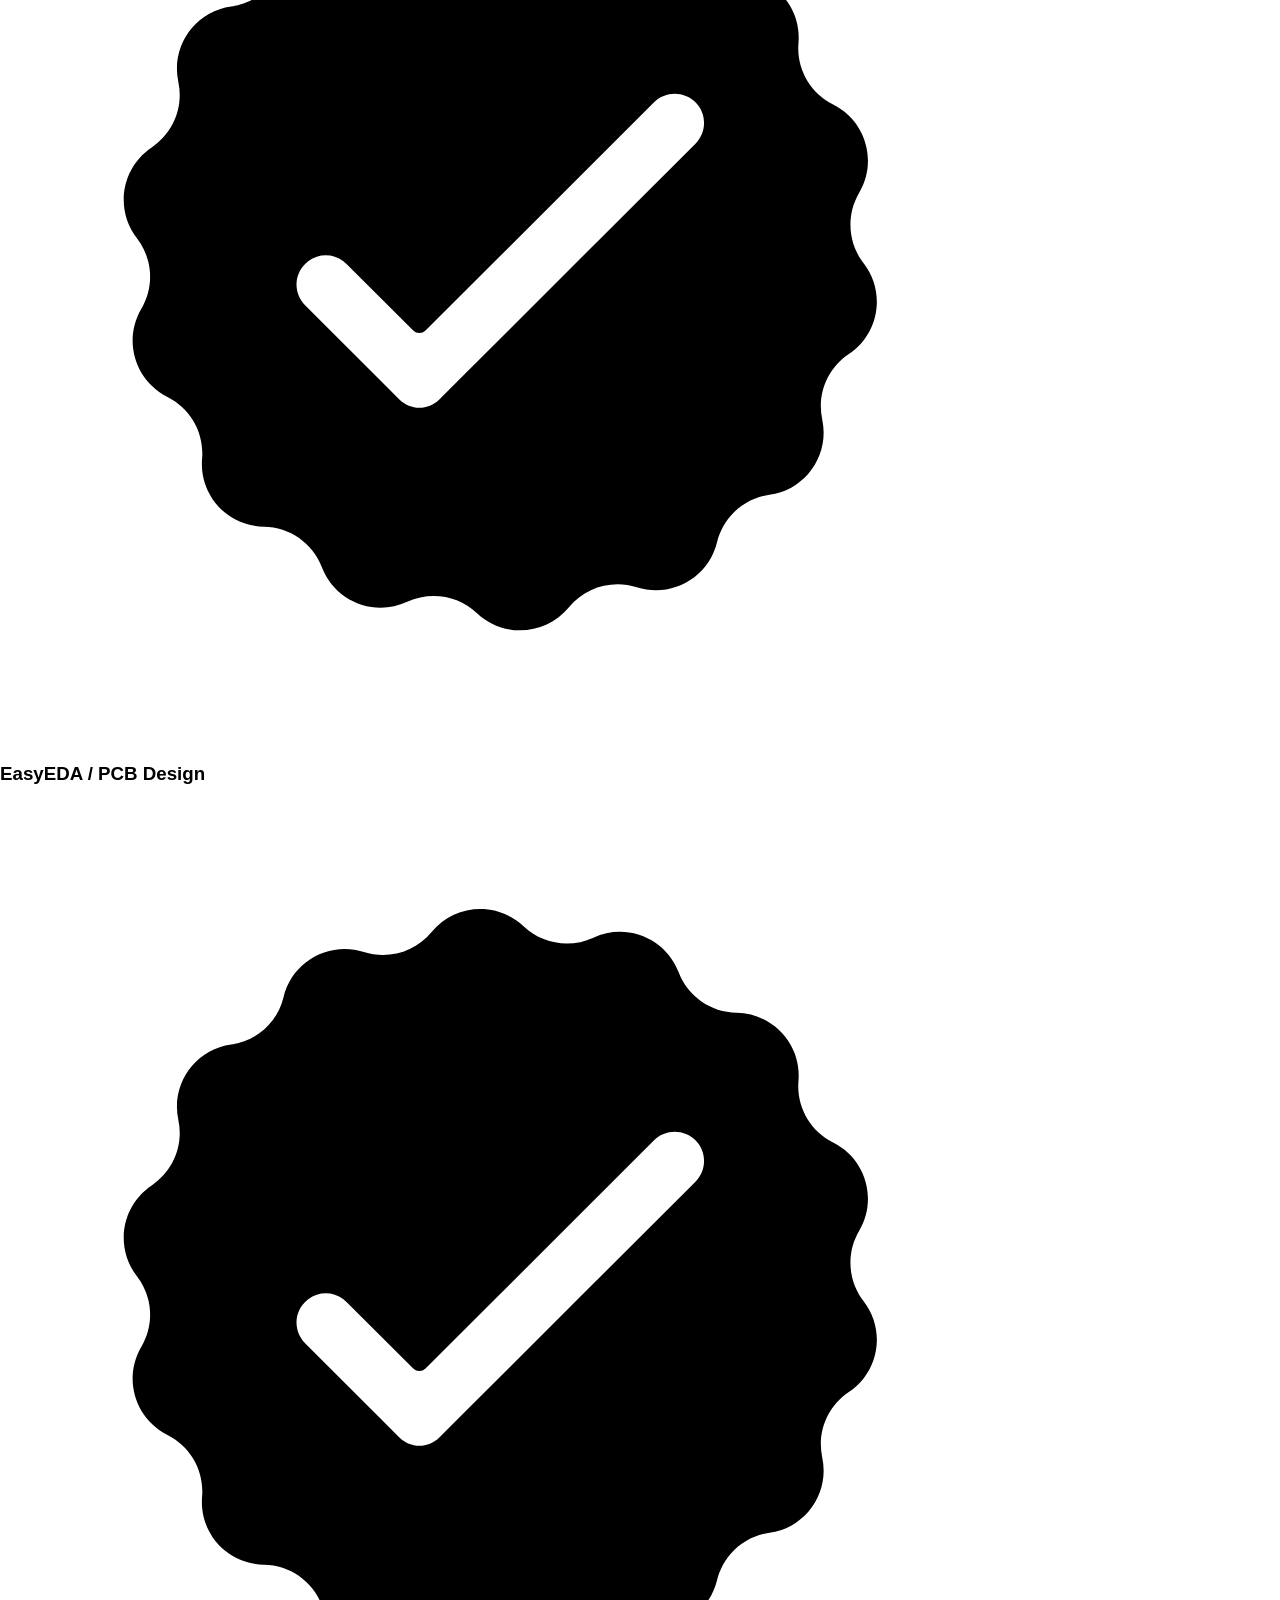
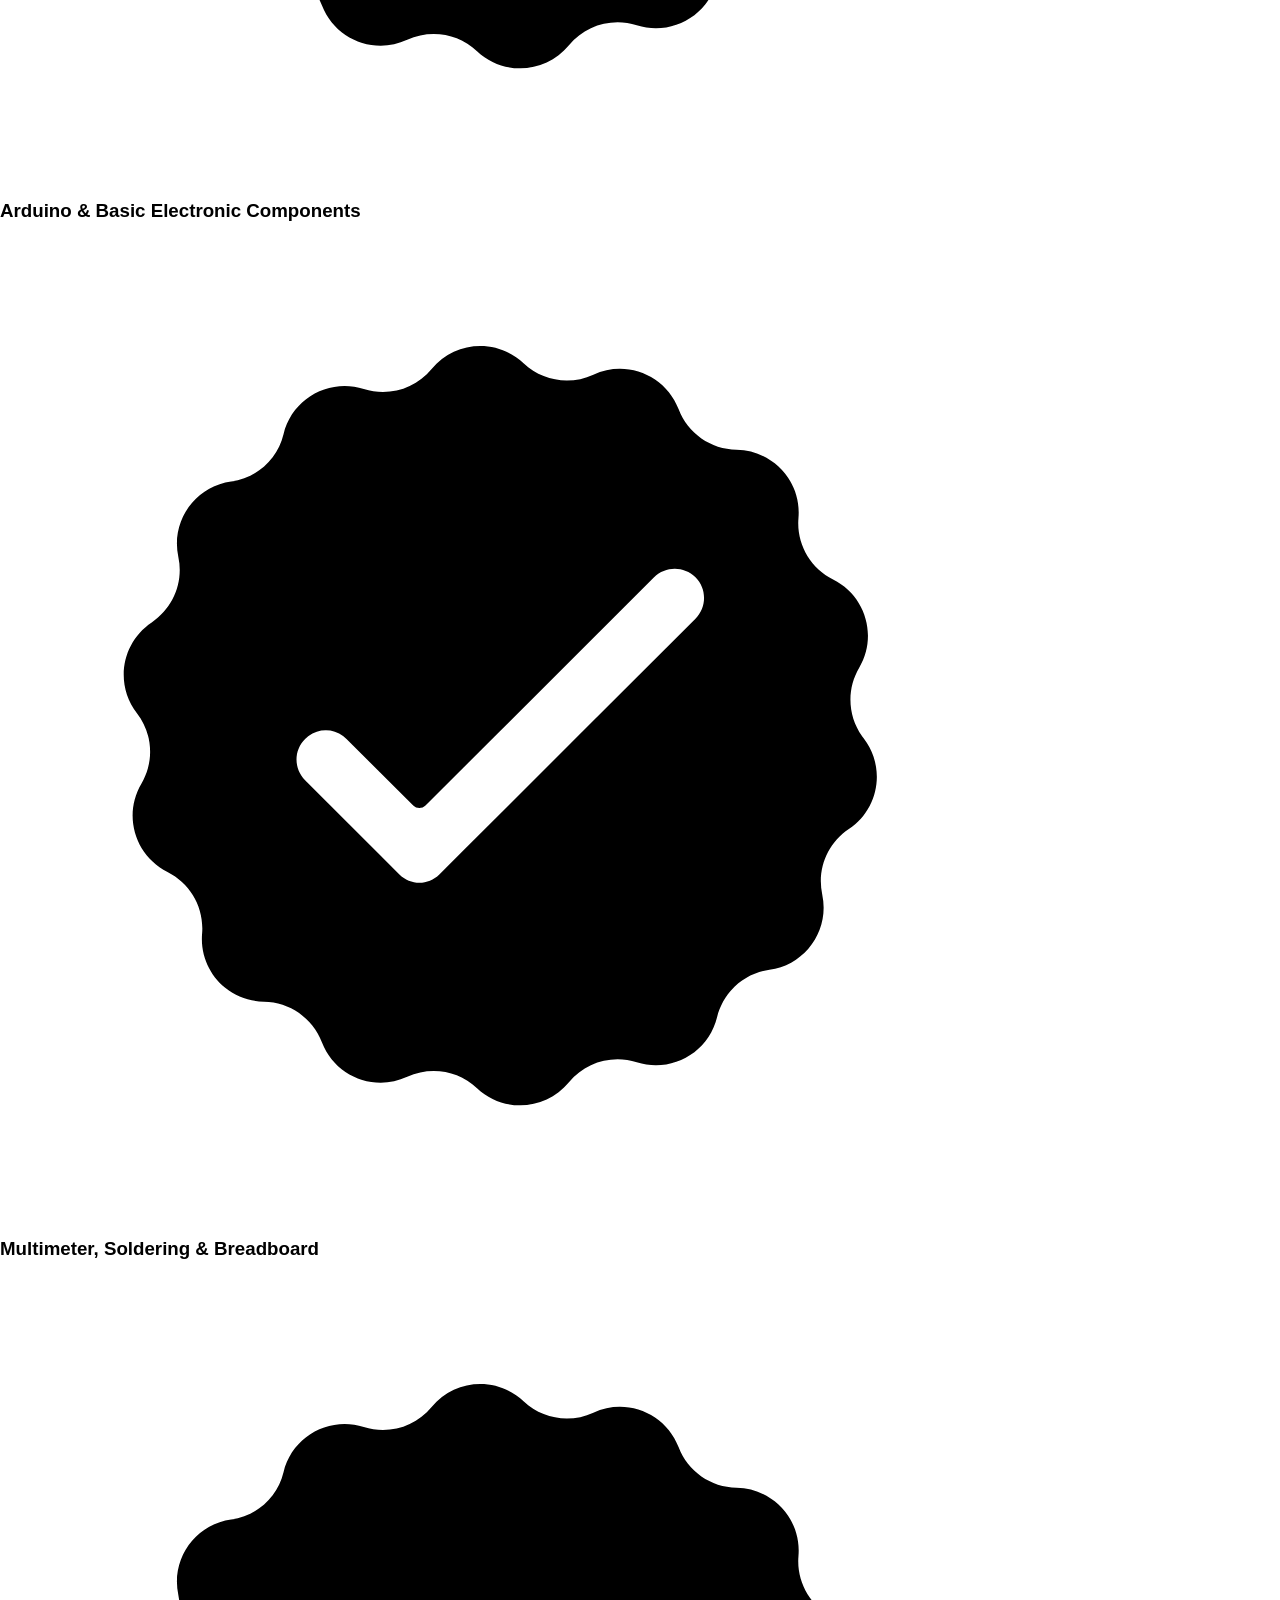
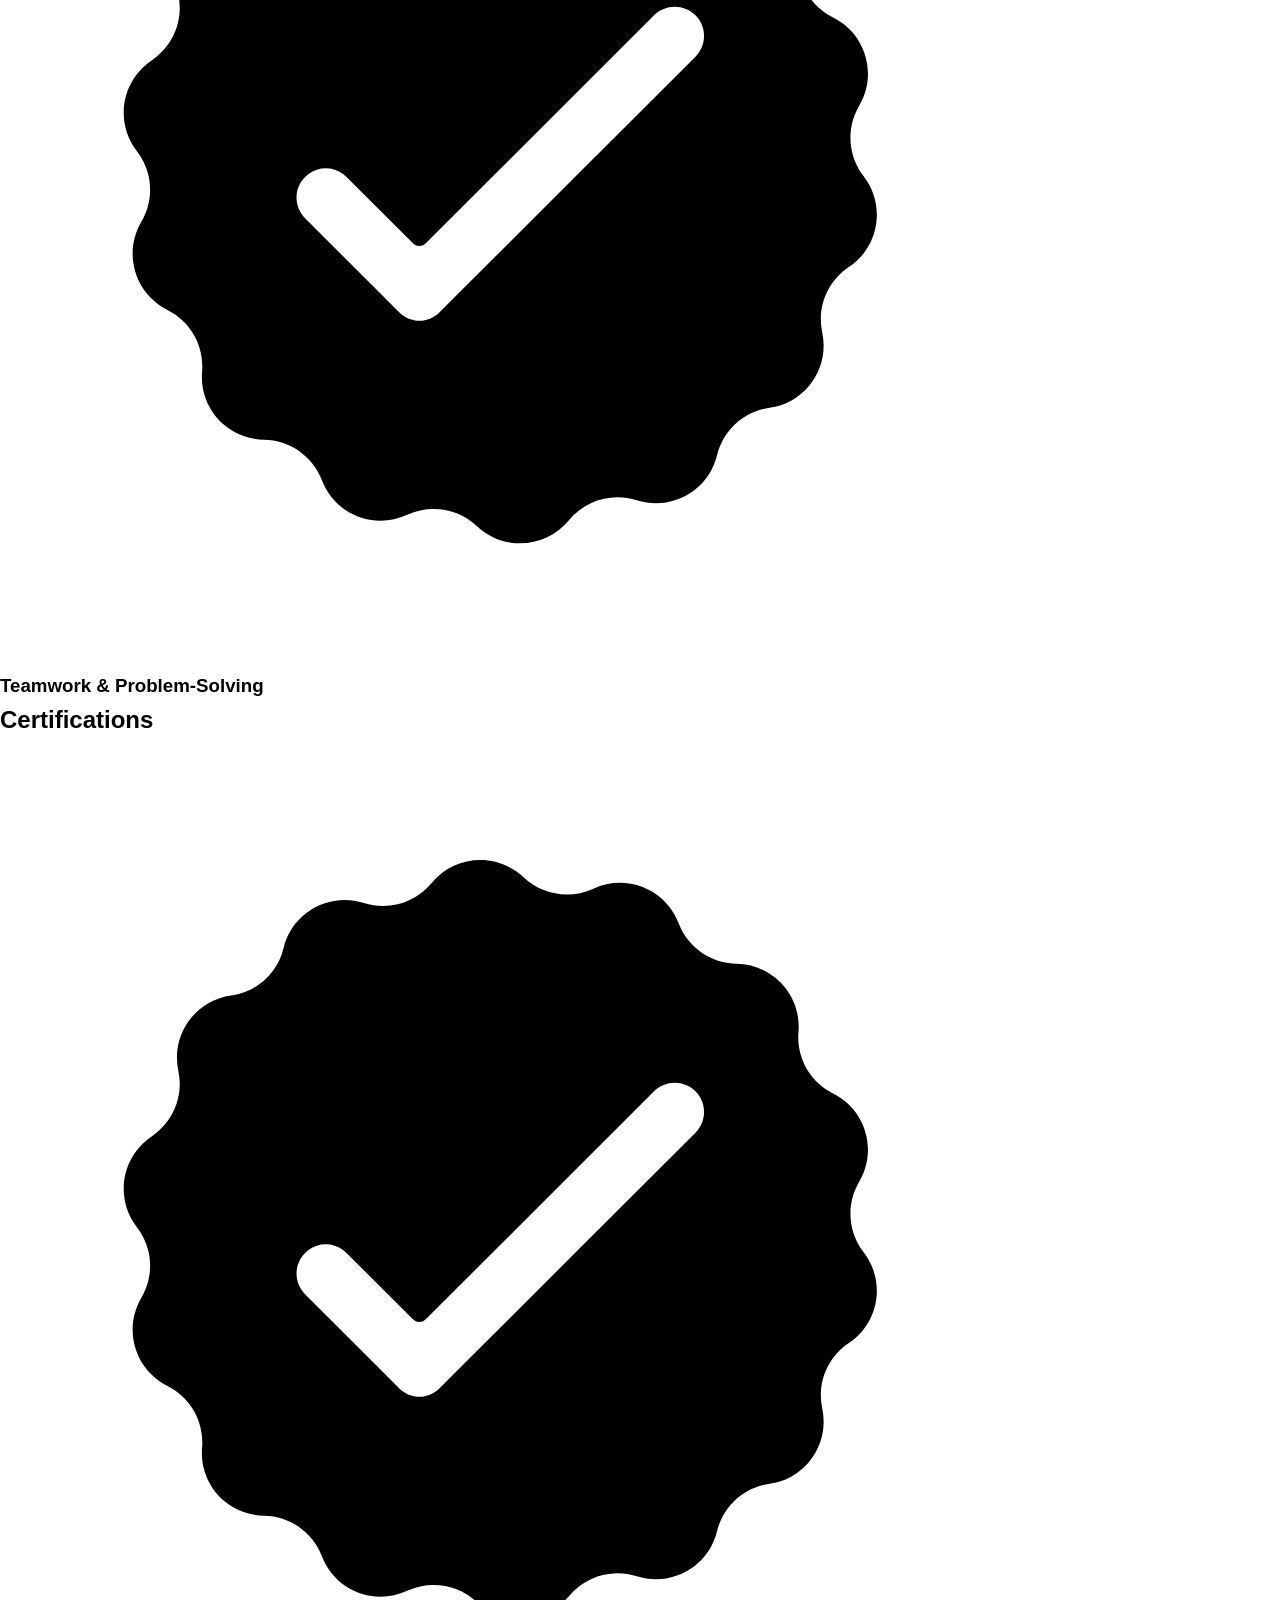
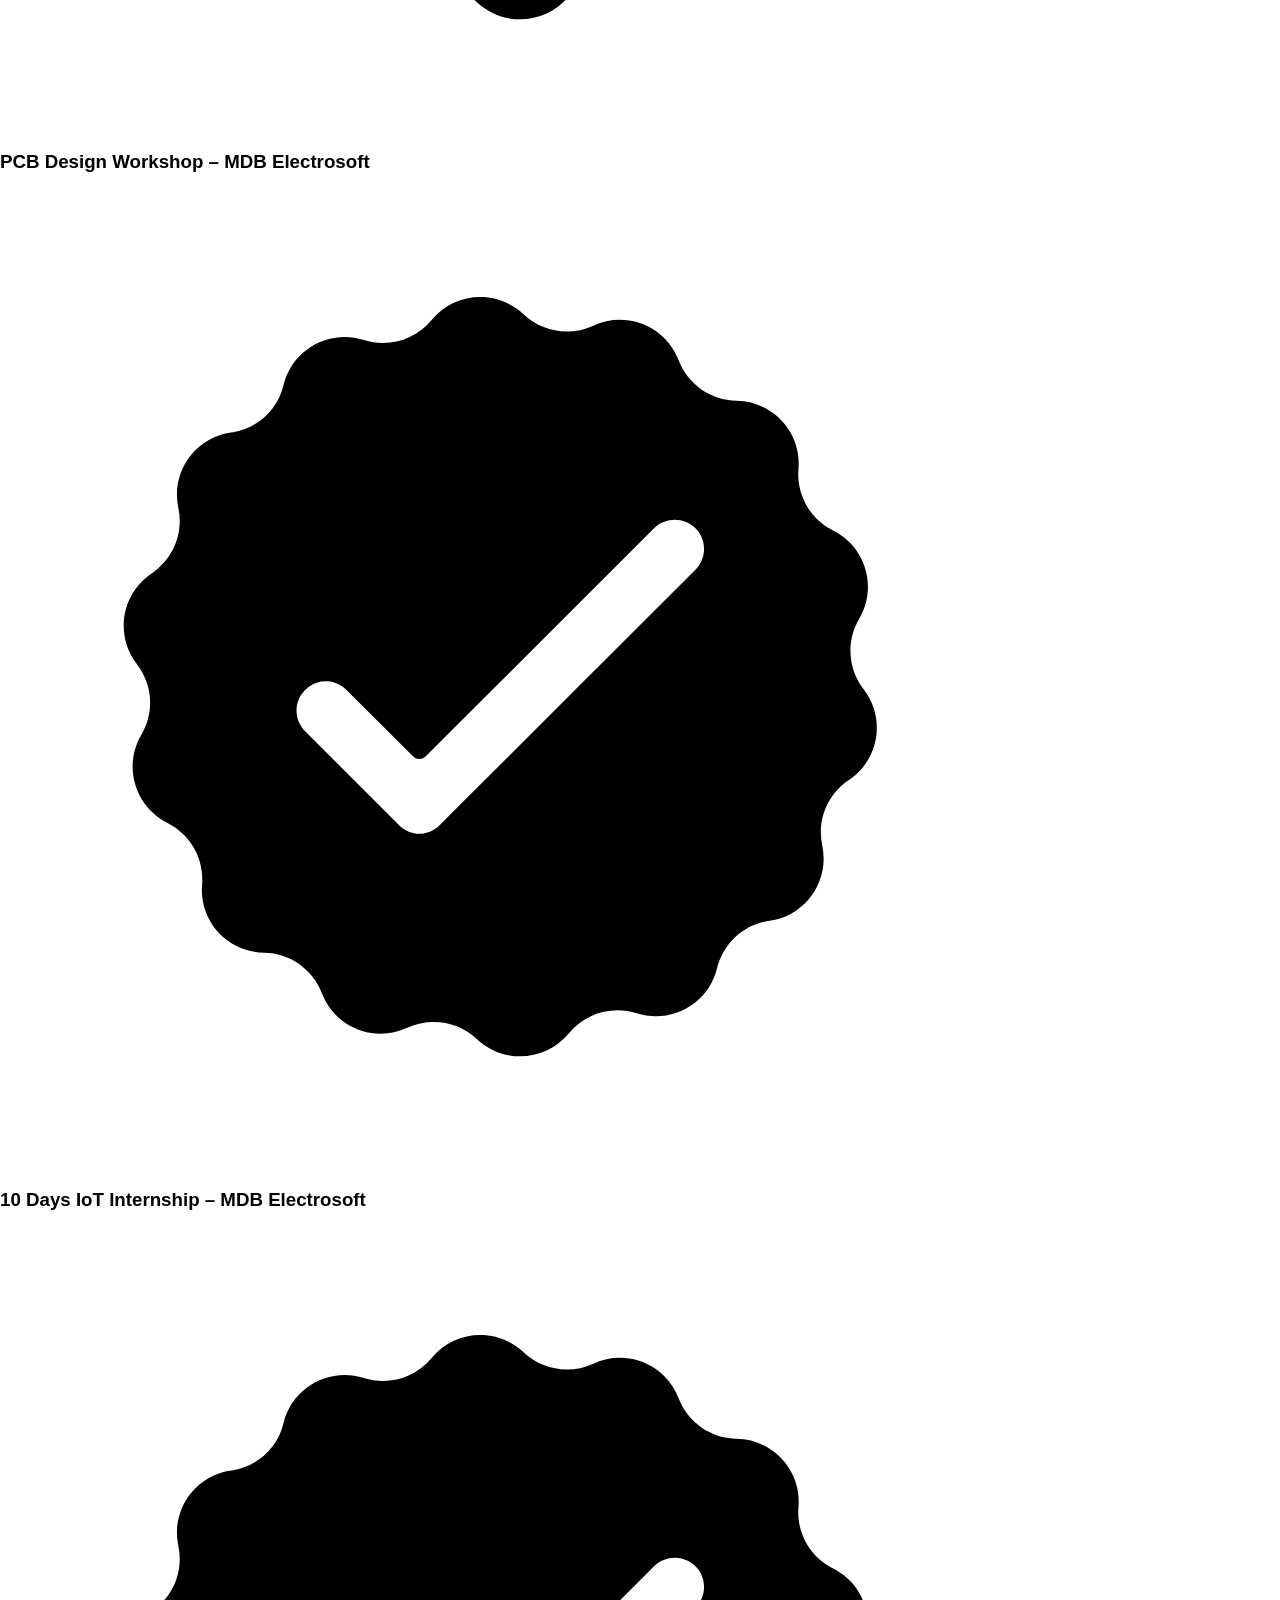
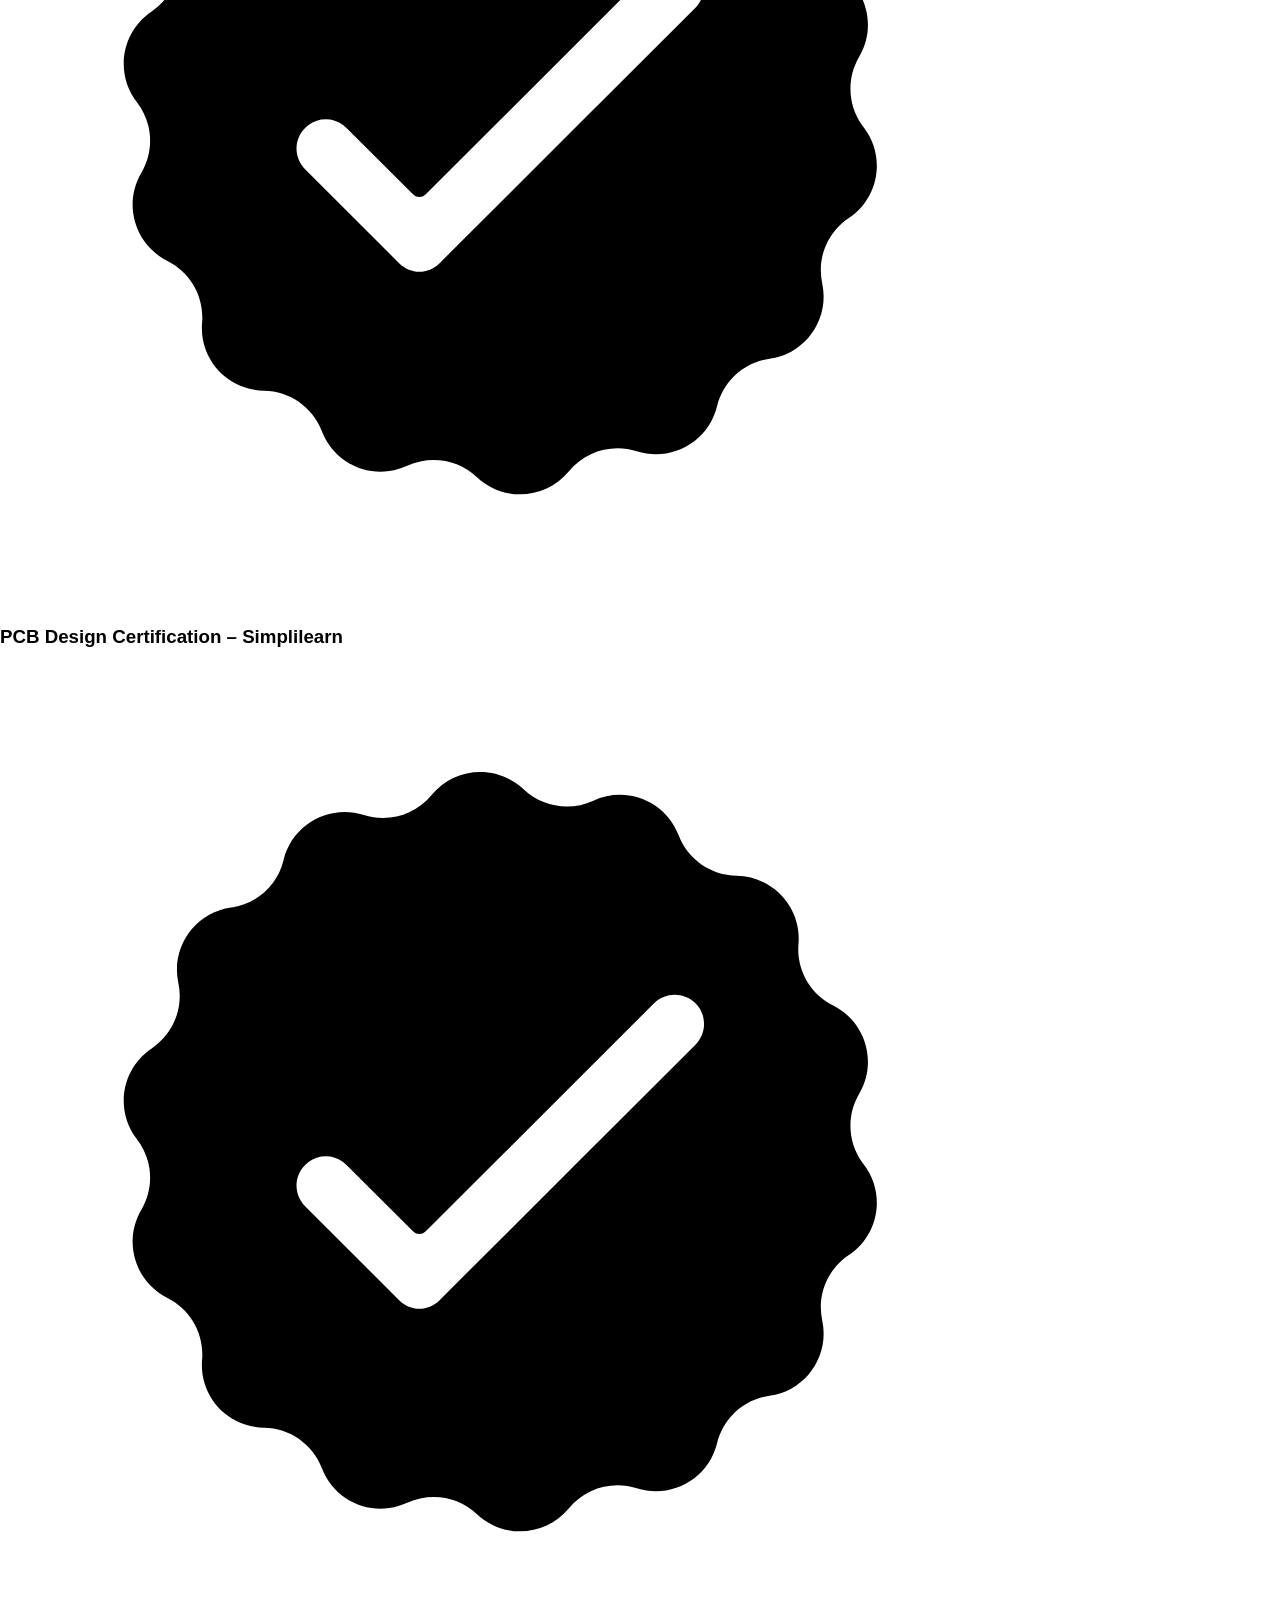
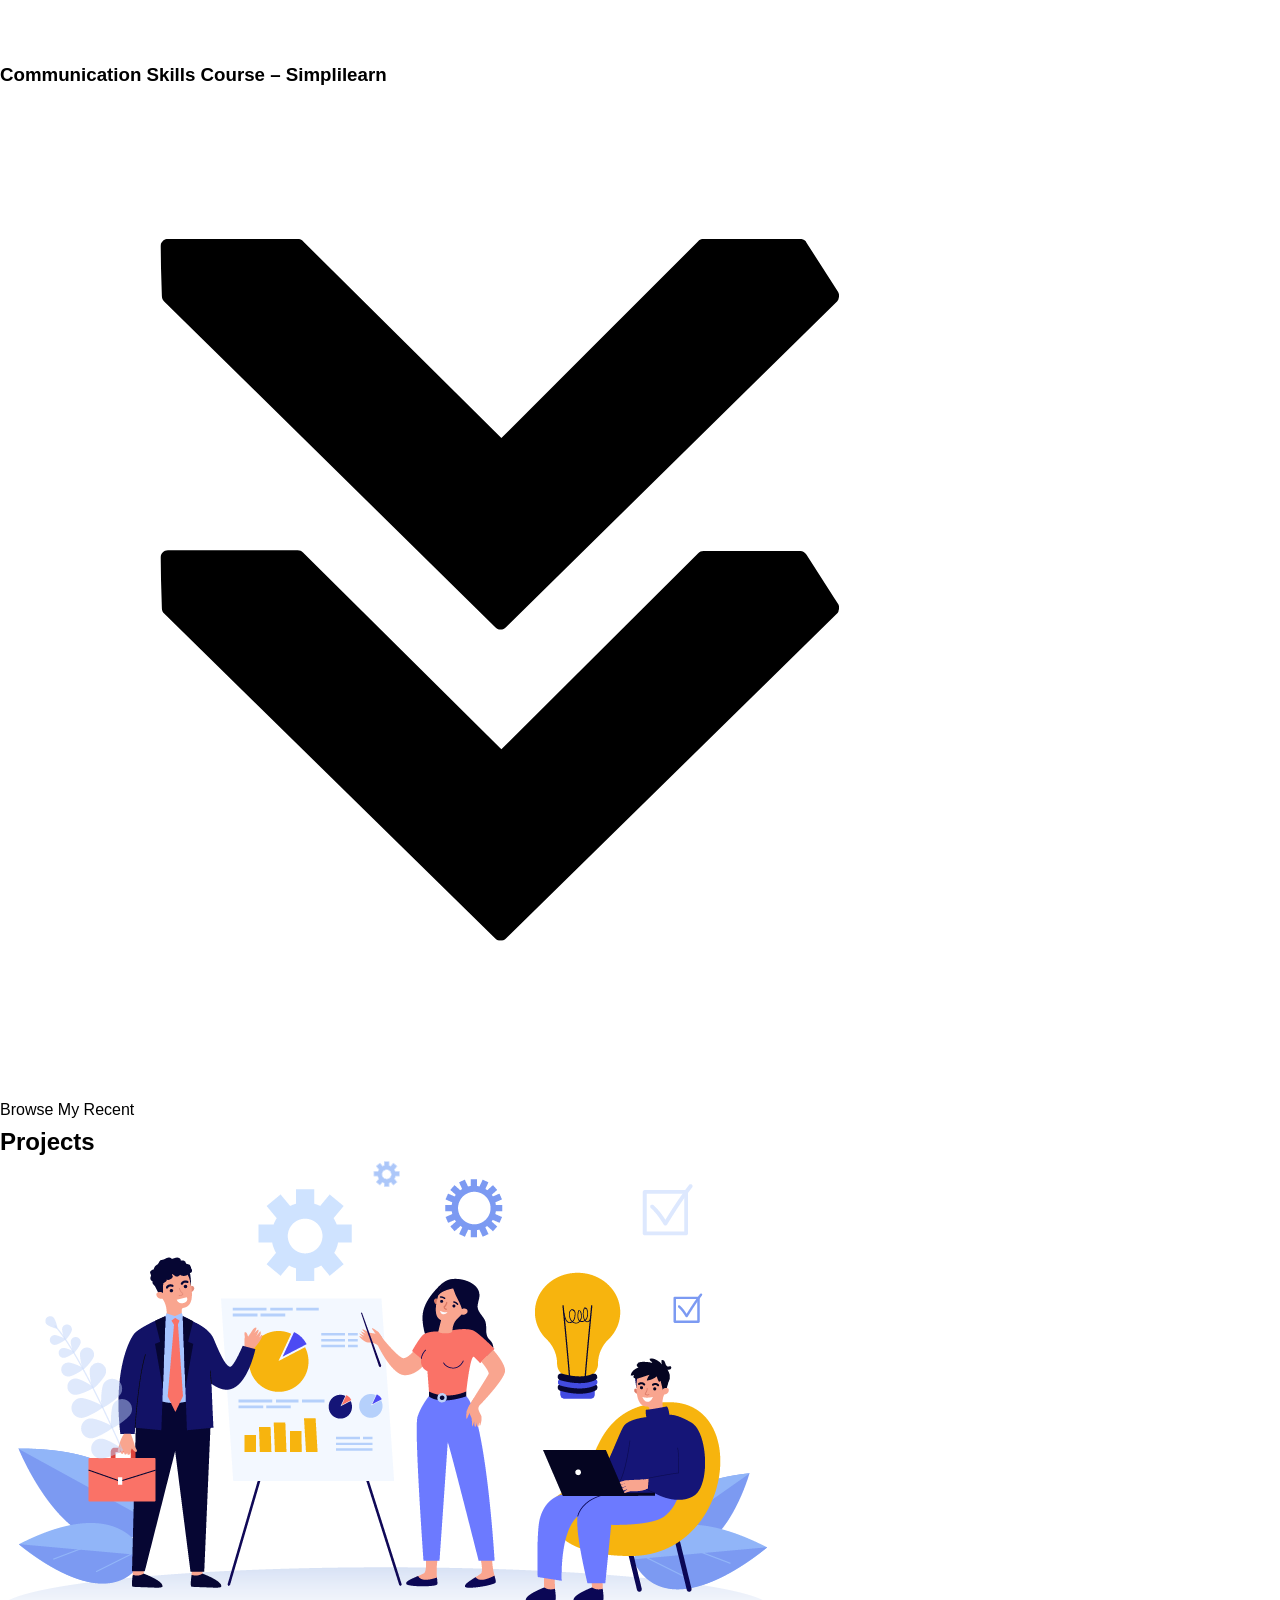
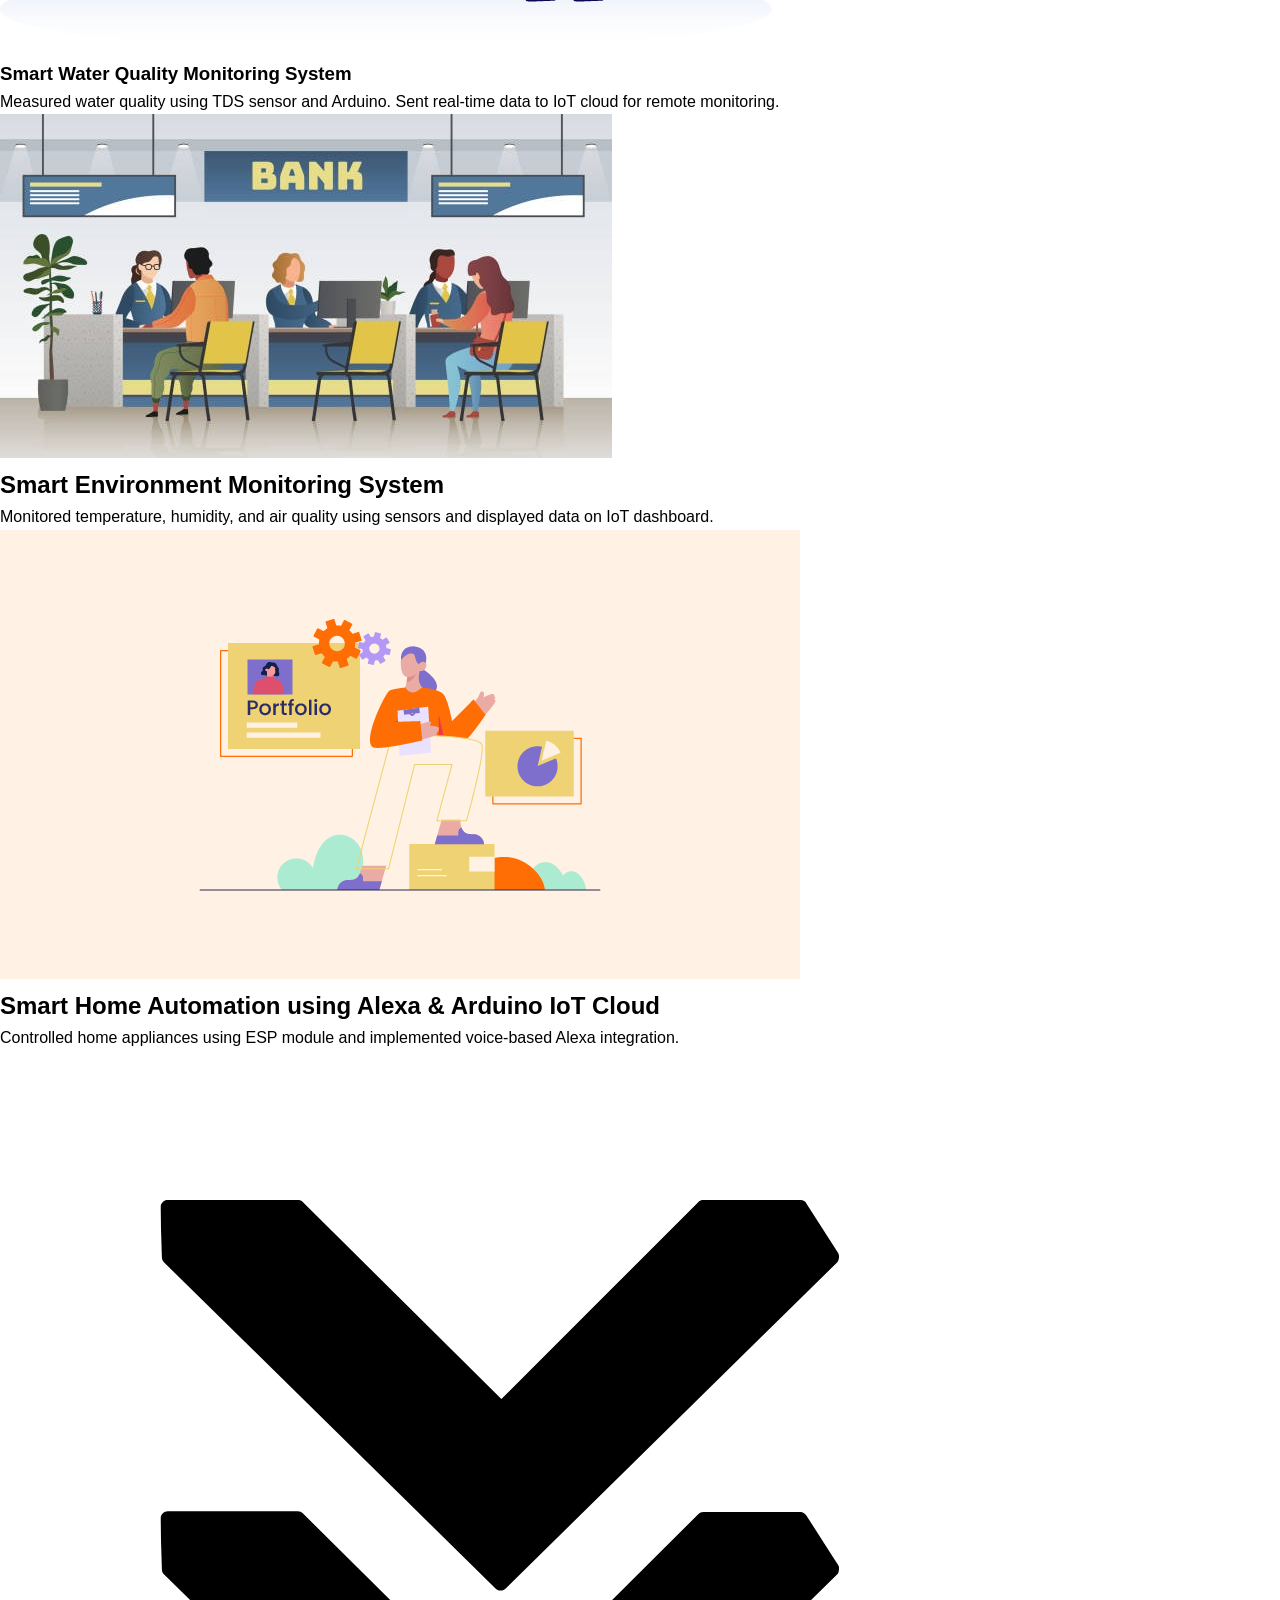
==== commit 7ca60fd6: "Update portfolio name and content details" ====
--- a/index.html
+++ b/index.html
@@ -3,14 +3,13 @@
 <head>
     <meta charset="UTF-8">
     <meta name="viewport" content="width=device-width, initial-scale=1.0">
-    <title>Tejas Portfolio</title>
+    <title>Tejas Chaudhari</title>
     <link rel="stylesheet" href="style.css">
     <link rel="stylesheet" href="mediaqueries.css">
 </head>
 <body>
-
     <nav id="Desktop-nav">
-        <div class="logo"> Tejas Raju Chaudhari</div>
+        <div class="logo"> Tejas Chaudhari</div>
         <div>
            <ul class="nav-links">
             <li><a href="#about">About</a></li>
@@ -22,7 +21,7 @@
     </nav>
 
     <nav id="hamburger-nav">
-        <div class="logo"> Tejas Raju Chaudhari</div>
+        <div class="logo"> Tejas Chaudhari</div>
         <div class="hamburger-menu">
             <div class="hamburger-icon" onclick="toggleMenu()">
                 <span></span>
@@ -41,13 +40,53 @@
     <!-- PROFILE SECTION -->
     <section id="profile">
         <div class="section__pic-container">
-            <img                        I completed an Arduino & IoT Internship at MDB Electrosoft 
-                        where I worked on sensor interfacing, circuit testing, and 
-                        basic PCB layout design using EasyEDA.
-
-                        I enjoy building practical electronics solutions, testing 
-                        circuits using multimeter, and improving my troubleshooting skills.
-                        I am eager to begin my career in Electronics Hardware and PCB Design.
+            <img src="photo2.jpeg" alt="Tejas Profile picture">
+        </div>
+        <div class="section__text">
+            <p class="section__text__p1">Hello I'm</p>
+            <h1 class="title">Tejas Chaudhari</h1>
+            <p class="section__text__p2">Electronics & Telecommunication Engineer</p>
+            <div class="btn-container">
+                <button class="btn btn-color-2" onclick="window.open('Tejas_Chaudhari_Resume.pdf')">Download Resume</button>
+                <button class="btn btn-color-1" onclick="location.href='#contact'">Contact Info</button>
+            </div>
+            <div id="socials-container">
+                <img src="linkedin.png" class="icon" onclick="location.href='https://linkedin.com/in/tejasrchaudhari'">
+            </div>
+        </div>
+    </section>
+
+    <!-- ABOUT SECTION -->
+    <section id="about">
+        <p class="section__text__p1">Get To Know More</p>
+        <h1 class="title">About Me</h1>
+        <div class="section-container">
+            <div class="section__pic-container">
+                <img src="photo2.jpeg" class="about-pic">
+            </div>
+            <div class="about-details-container">
+                <div class="about-containers">
+
+                    <div class="details-container">
+                        <img src="education.png" class="icon">
+                        <h3>Education</h3>
+                        <p>
+                            Bachelor of Engineering in Electronics & Telecommunication Engineering (2022 – 2026)<br>
+                            Dr. Rajendra Gode Institute of Technology and Research, Amravati
+                        </p>
+                    </div>
+
+                    <div class="details-container">
+                        <img src="exp.png" class="icon">
+                        <h3>Experience</h3>
+                        <p>Arduino and IoT Intern — MDB Electrosoft (Jan 2026 – Feb 2026)</p>
+                    </div>
+
+                </div>
+
+                <div class="text-container">
+                    <p>
+                        To secure a position in electronics hardware and PCB design domain where I can apply my knowledge of Arduino, IoT applications, and basic electronic components while continuously developing my professional and technical skills.
                     </p>
                 </div>
             </div>
@@ -55,56 +94,110 @@
         <img src="arrow.png" class="icon arrow" onclick="location.href='#experience'">
     </section>
 
-    <!-- SKILLS SECTION -->
+    <!-- SKILLS CERTIFICATE SECTION -->
     <section id="experience">
         <p class="section__text__p1">Explore My</p>
         <h1 class="title">Skills & Certifications</h1>
-
         <div class="experience-details-container">
             <div class="skill-containers">
-
-                <!-- SKILLS -->
                 <div class="details-container-1">
-                    <h2 class="experience-sub-title">Technical Skills</h2>
-                    <div class="article-container">
-
-                        <article>
-                            <img src="checkmark.png" class="icon">
-                            <div>
-                                <h3>C Programming</h3>
-                                <p>Basic</p>
-                            </div>
-                        </article>
-
-                        <article>
-                            <img src="checkmark.png" class="icon">
-                            <div>
-                                <h3>EasyEDA (PCB Design)</h3>
-                                <p>Basic</p>
-                            </div>
-                        </article>
-
-                        <article>
-                            <img src="checkmark.png" class="icon">
-                            <div>
-                                <h3>Arduino & ESP Modules</h3>
-                                <p>Intermediate</p>
-                            </div>
-                        </article>
-
-                        <article>
-                            <img src="checkmark.png" class="icon">
-                            <div>
-                                <h3>Electronic Components</h3>
-                                <p>Resistors, Capacitors, ICs</p>
-                            </div>
-                        </article>
-
-                        <article>
-                            <img src="checkmark.png" class="icon">
-                            <div>
-                                <h3>Multimeter & Soldering</h3>
-                                <p>Practical</p>
+                    <h2 class="experience-sub-title">Skills</h2>
+                    <div class="article-container">
+
+                        <article><img src="checkmark.png" class="icon"><div><h3>C Programming</h3></div></article>
+                        <article><img src="checkmark.png" class="icon"><div><h3>EasyEDA / PCB Design</h3></div></article>
+                        <article><img src="checkmark.png" class="icon"><div><h3>Arduino & Basic Electronic Components</h3></div></article>
+                        <article><img src="checkmark.png" class="icon"><div><h3>Multimeter, Soldering & Breadboard</h3></div></article>
+                        <article><img src="checkmark.png" class="icon"><div><h3>Teamwork & Problem-Solving</h3></div></article>
+
+                    </div>
+                </div>
+
+                <div class="details-container-2">
+                    <h2 class="experience-sub-title">Certifications</h2>
+                    <div class="article-container">
+
+                        <article><img src="checkmark.png" class="icon"><div><h3>PCB Design Workshop – MDB Electrosoft</h3></div></article>
+                        <article><img src="checkmark.png" class="icon"><div><h3>10 Days IoT Internship – MDB Electrosoft</h3></div></article>
+                        <article><img src="checkmark.png" class="icon"><div><h3>PCB Design Certification – Simplilearn</h3></div></article>
+                        <article><img src="checkmark.png" class="icon"><div><h3>Communication Skills Course – Simplilearn</h3></div></article>
+
+                    </div>
+                </div>
+            </div>
+        </div>
+        <img src="arrow.png" class="icon arrow" onclick="location.href='#projects'">
+    </section>
+
+    <!-- PROJECTS SECTION -->
+    <section id="projects">
+        <p class="section__text__p1">Browse My Recent</p>
+        <h1 class="title">Projects</h1>
+        <div class="experience-details-container">
+            <div class="about-containers">
+
+                <div class="details-container color-container">
+                    <div class="article-container">
+                        <img src="emplogo.png" class="project-img">
+                    </div>
+                    <h3 class="experience-sub-title project-title">Smart Water Quality Monitoring System</h3>
+                    <p>Measured water quality using TDS sensor and Arduino. Sent real-time data to IoT cloud for remote monitoring.</p>
+                </div>
+
+                <div class="details-container color-container">
+                    <div class="article-container">
+                        <img src="banklogo.jpg" class="project-img">
+                    </div>
+                    <h2 class="experience-sub-title project-title">Smart Environment Monitoring System</h2>
+                    <p>Monitored temperature, humidity, and air quality using sensors and displayed data on IoT dashboard.</p>
+                </div>
+
+                <div class="details-container color-container">
+                    <div class="article-container">
+                        <img src="Work-Portfolio.png" class="project-img">
+                    </div>
+                    <h2 class="experience-sub-title project-title">Smart Home Automation using Alexa & Arduino IoT Cloud</h2>
+                    <p>Controlled home appliances using ESP module and implemented voice-based Alexa integration.</p>
+                </div>
+
+            </div>
+        </div>
+        <img src="arrow.png" class="icon arrow" onclick="location.href='#contact'">
+    </section>
+
+    <!-- CONTACT SECTION -->
+    <section id="contact">
+        <p class="section__text__p1">Get in Touch</p>
+        <h1 class="title">Contact Me</h1>
+        <div class="contact-info-upper-container">
+            <div class="contact-info-container">
+                <img src="email.png" class="icon contact-icon">
+                <p><a href="mailto:ctejas008@gmail.com">ctejas008@gmail.com</a></p>
+            </div>
+            <div class="contact-info-container">
+                <img src="linkedin.png" class="icon contact-icon">
+                <p><a href="https://linkedin.com/in/tejasrchaudhari">My LinkedIn</a></p>
+            </div>
+        </div>
+    </section>
+
+    <footer>
+        <nav>
+            <div class="nav-links-container">
+                <ul class="nav-links">
+                    <li><a href="#about">About</a></li>
+                    <li><a href="#experience">Skills</a></li>
+                    <li><a href="#projects">Projects</a></li>
+                    <li><a href="#contact">Contact</a></li>
+                   </ul> 
+            </div>
+        </nav>
+        <p>Copyright &#169; 2026 Tejas Chaudhari. All Rights Reserved.</p>
+    </footer>
+
+   <script src="script.js"></script> 
+</body>
+                            </html>                                <p>Practical</p>
                             </div>
                         </article>
 
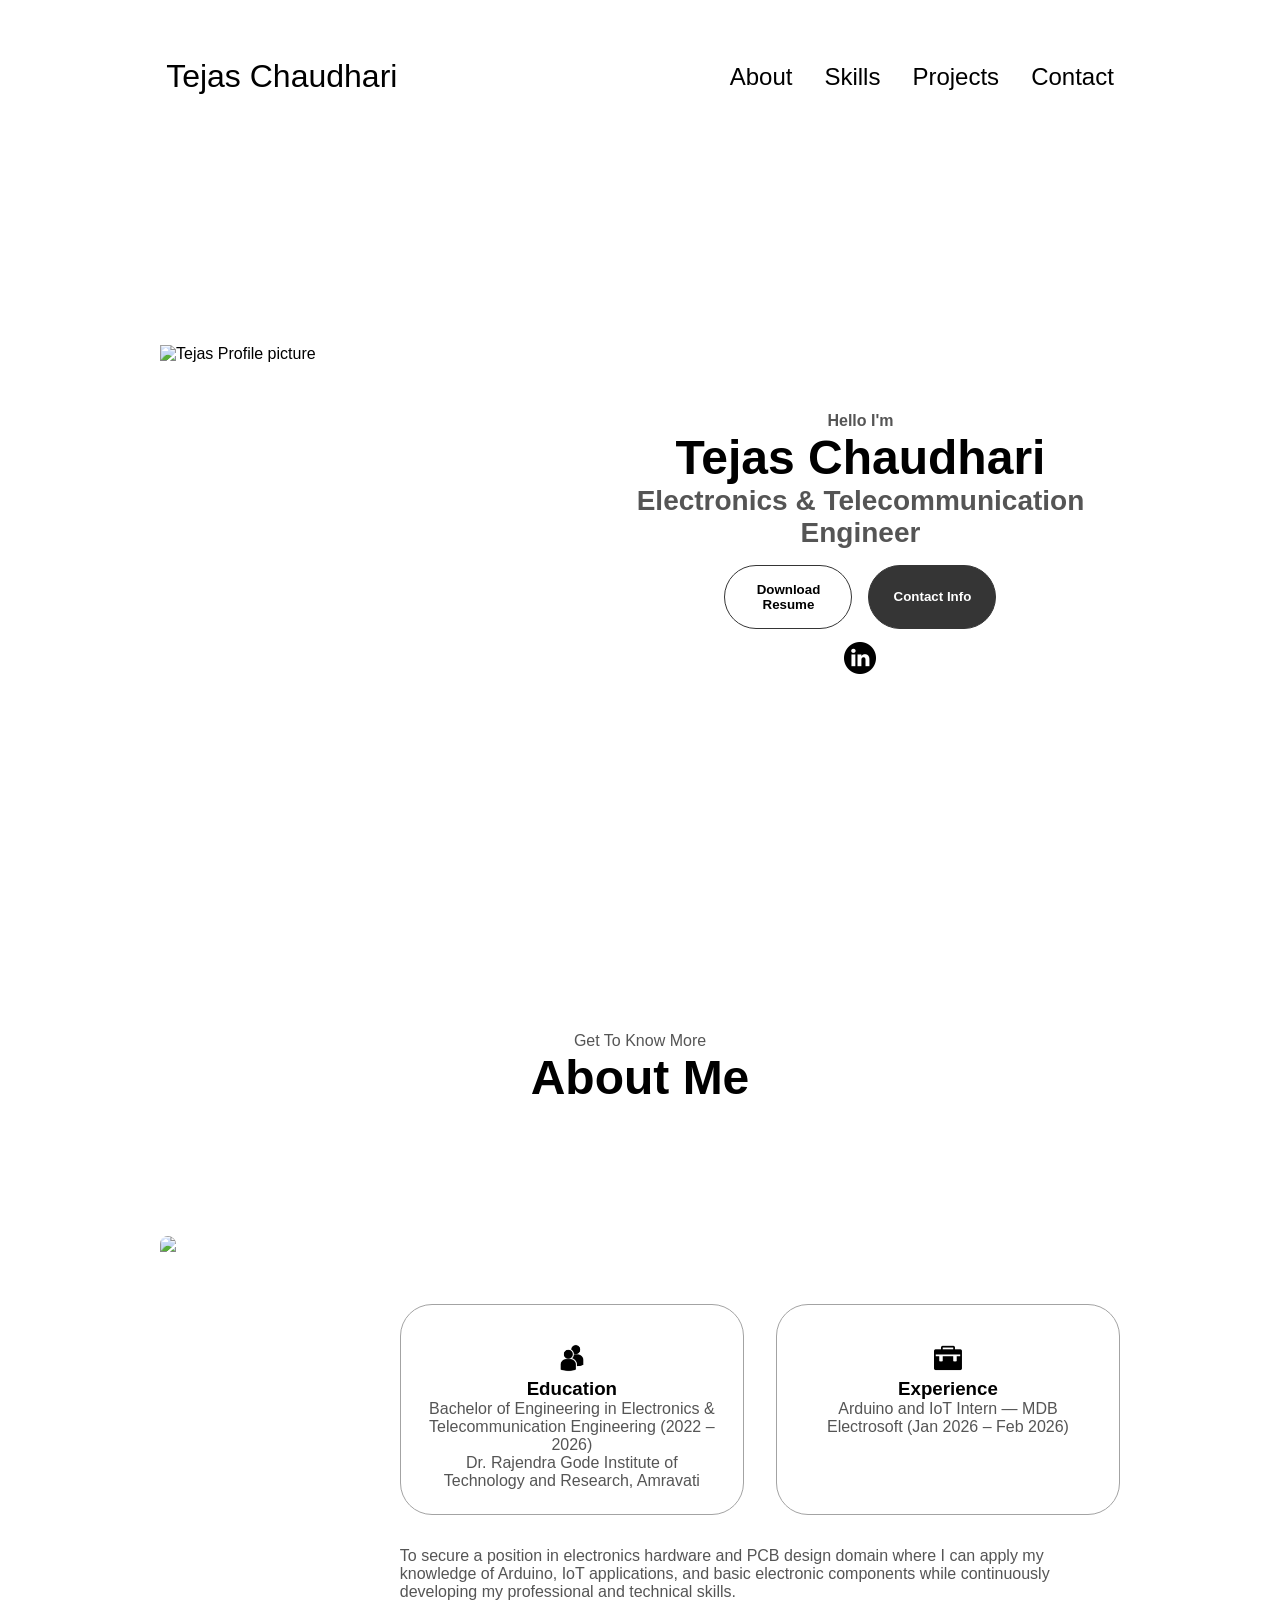
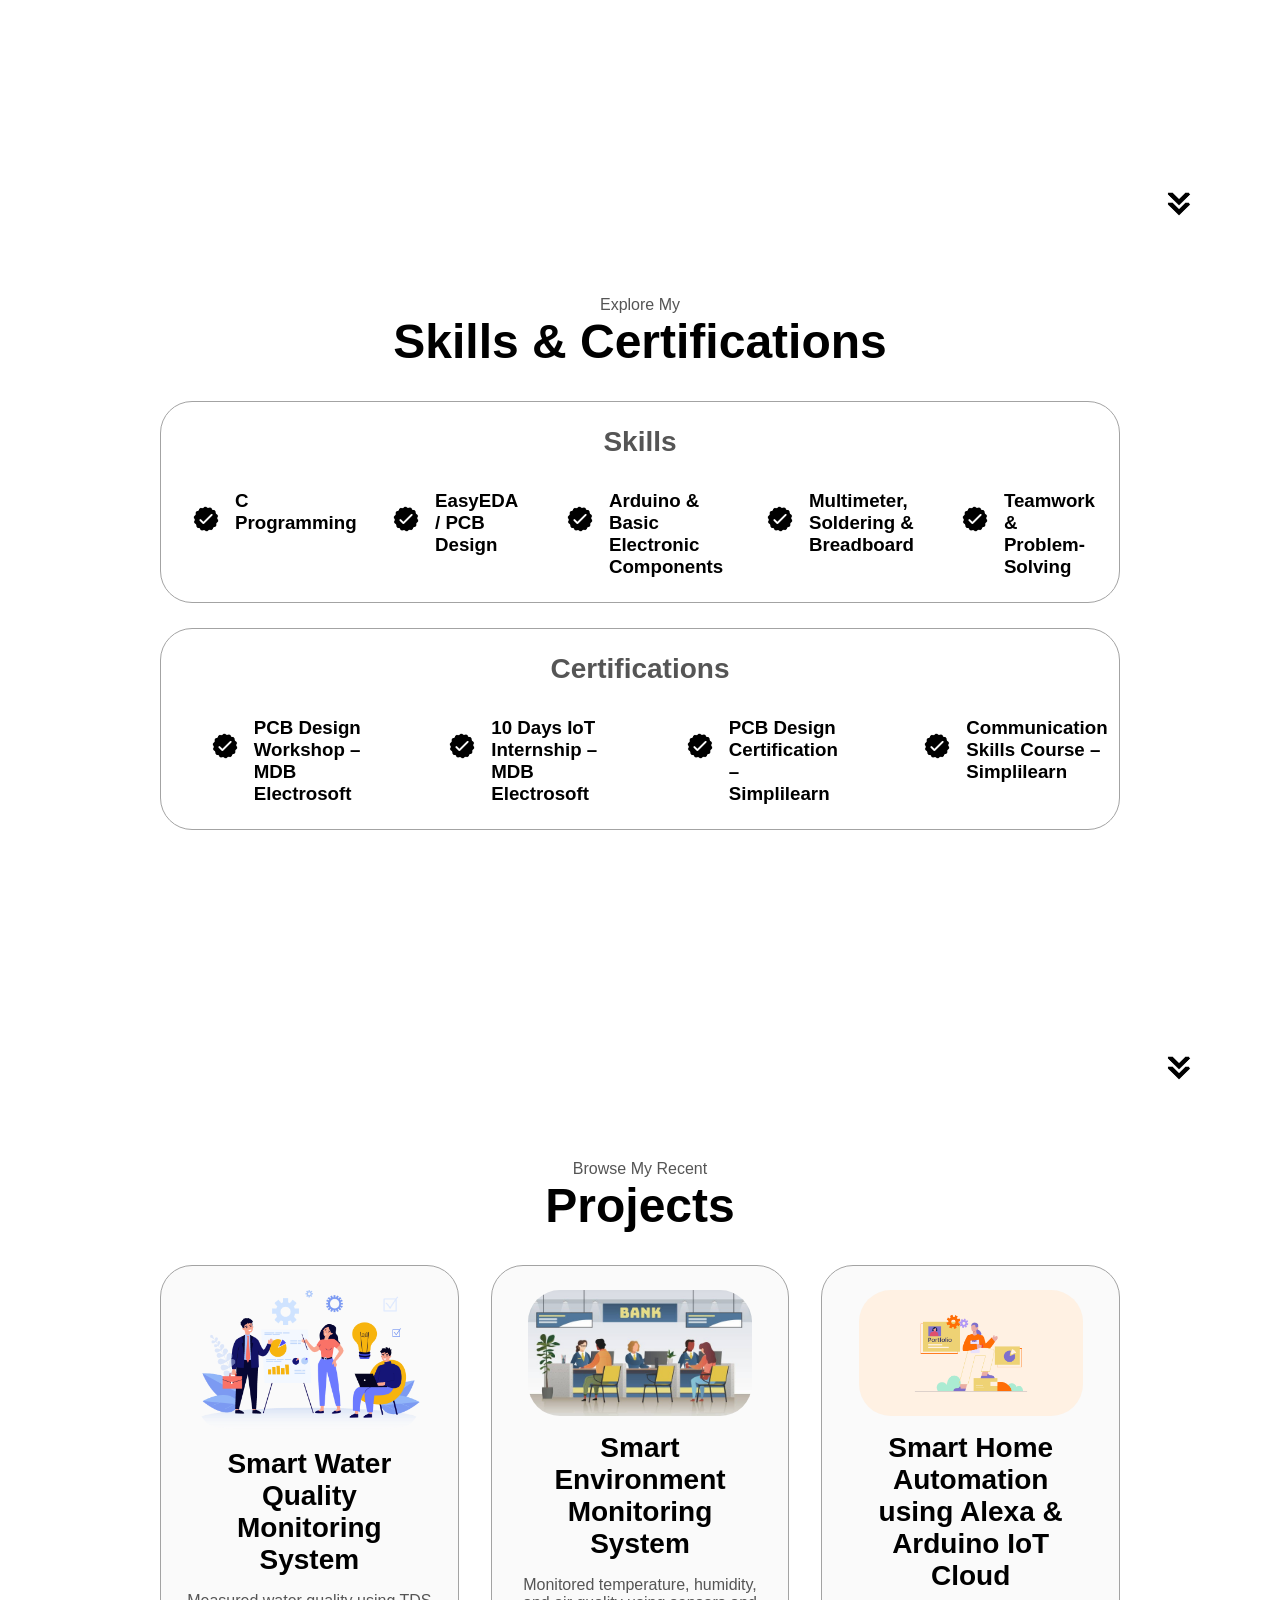
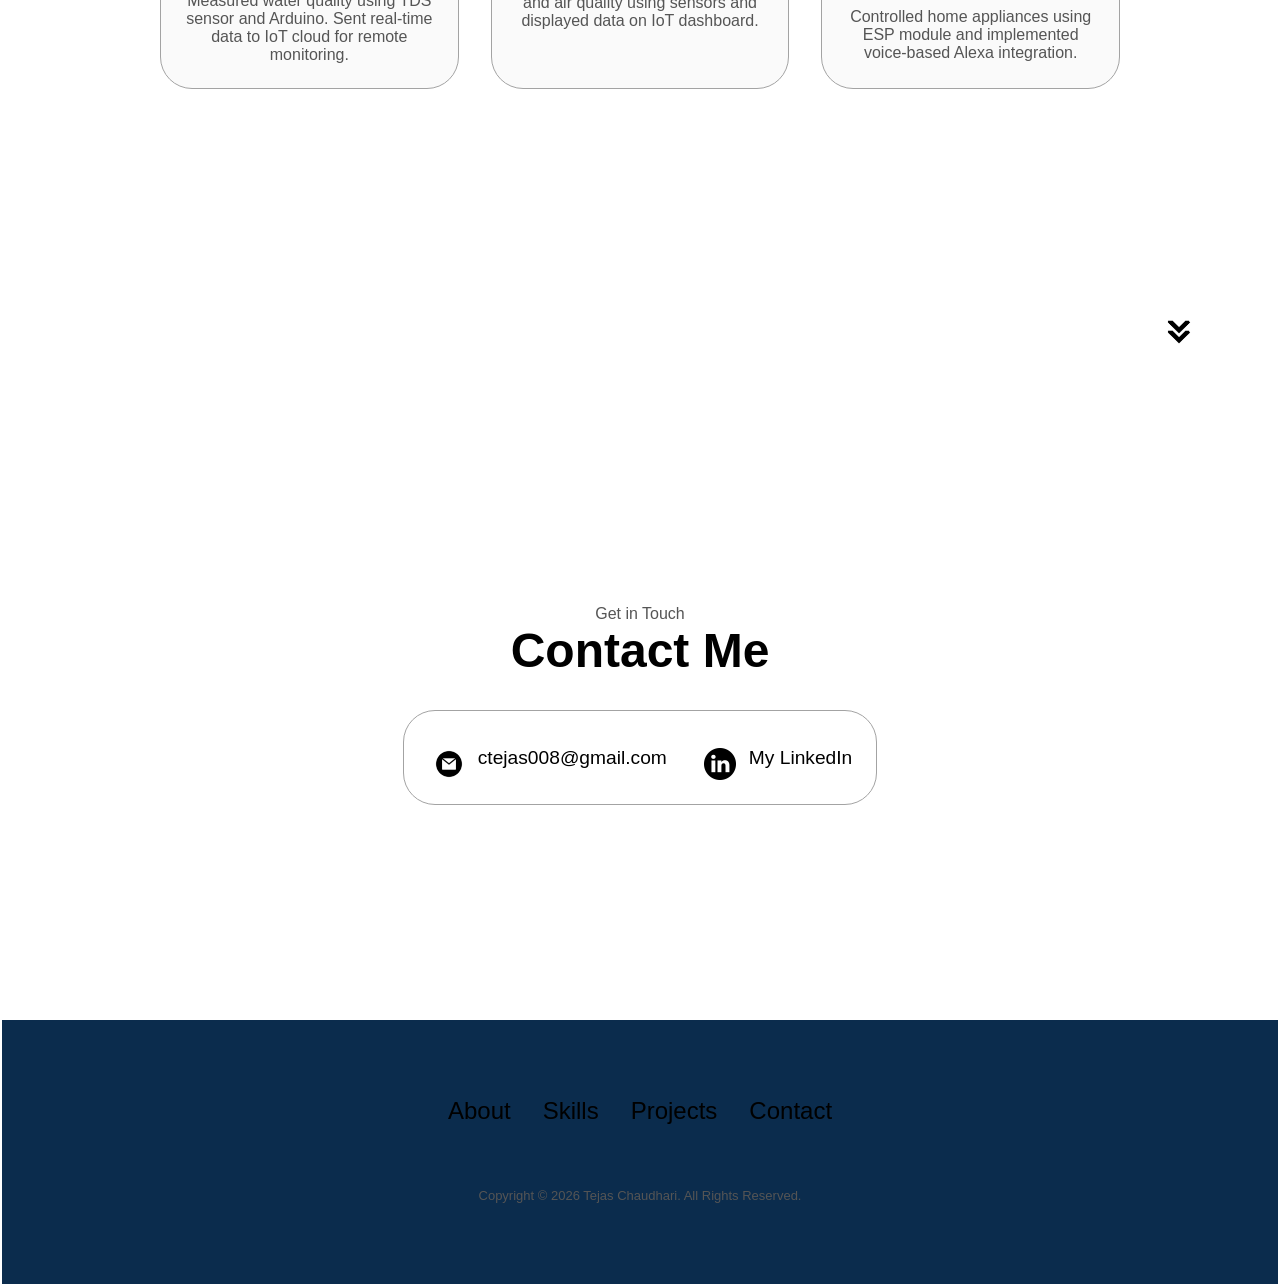
==== commit ae4b3045: "Clean up index.html by removing sections Removed multiple sections including certifications, project" ====
--- a/index.html
+++ b/index.html
@@ -197,172 +197,4 @@
 
    <script src="script.js"></script> 
 </body>
-                            </html>                                <p>Practical</p>
-                            </div>
-                        </article>
-
-                    </div>
-                </div>
-
-                <!-- CERTIFICATIONS -->
-                <div class="details-container-2">
-                    <h2 class="experience-sub-title">Certifications</h2>
-                    <div class="article-container">
-
-                        <article>
-                            <img src="checkmark.png" class="icon">
-                            <div>
-                                <h3>PCB Design Workshop</h3>
-                                <p>MDB Electrosoft</p>
-                            </div>
-                        </article>
-
-                        <article>
-                            <img src="checkmark.png" class="icon">
-                            <div>
-                                <h3>10 Days IoT Internship</h3>
-                                <p>MDB Electrosoft</p>
-                            </div>
-                        </article>
-
-                        <article>
-                            <img src="checkmark.png" class="icon">
-                            <div>
-                                <h3>PCB Design Certification</h3>
-                                <p>Simplilearn</p>
-                            </div>
-                        </article>
-
-                        <article>
-                            <img src="checkmark.png" class="icon">
-                            <div>
-                                <h3>Communication Skills</h3>
-                                <p>Simplilearn</p>
-                            </div>
-                        </article>
-
-                    </div>
-                </div>
-
-            </div>
-        </div>
-
-        <img src="arrow.png" class="icon arrow" onclick="location.href='#projects'">
-    </section>
-
-    <!-- PROJECTS -->
-    <section id="projects">
-        <p class="section__text__p1">Browse My Recent</p>
-        <h1 class="title">Projects</h1>
-
-        <div class="experience-details-container">
-            <div class="about-containers">
-
-                <div class="details-container color-container">
-                    <h3 class="experience-sub-title project-title">
-                        Smart Water Quality Monitoring System
-                    </h3>
-                    <p>
-                        Measured water quality using TDS sensor and Arduino.
-                        Sent real-time data to IoT cloud platform and tested 
-                        the circuit for calibration.
-                    </p>
-                </div>
-
-                <div class="details-container color-container">
-                    <h3 class="experience-sub-title project-title">
-                        Smart Environment Monitoring System
-                    </h3>
-                    <p>
-                        Monitored temperature, humidity and air quality sensors.
-                        Displayed real-time data on IoT dashboard and assembled hardware setup.
-                    </p>
-                </div>
-
-                <div class="details-container color-container">
-                    <h3 class="experience-sub-title project-title">
-                        Smart Home Automation
-                    </h3>
-                    <p>
-                        Controlled home appliances using ESP module and relay.
-                        Implemented basic Alexa voice control and ensured safe wiring.
-                    </p>
-                </div>
-
-            </div>
-        </div>
-
-        <img src="arrow.png" class="icon arrow" onclick="location.href='#contact'">
-    </section>
-
-    <!-- CONTACT -->
-    <section id="contact">
-        <p class="section__text__p1">Get in Touch</p>
-        <h1 class="title">Contact Me</h1>
-
-        <div class="contact-info-upper-container">
-            <div class="contact-info-container">
-                <img src="email.png" class="icon contact-icon">
-                <p><a href="mailto:ctejas008@gmail.com">ctejas008@gmail.com</a></p>
-            </div>
-
-            <div class="contact-info-container">
-                <img src="linkedin.png" class="icon contact-icon">
-                <p><a href="https://linkedin.com/in/tejasrchaudhari">My LinkedIn</a></p>
-            </div>
-        </div>
-    </section>
-
-    <!-- FOOTER -->
-    <footer>
-        <nav>
-            <div class="nav-links-container">
-                <ul class="nav-links">
-                    <li><a href="#about">About</a></li>
-                    <li><a href="#experience">Skills</a></li>
-                    <li><a href="#projects">Projects</a></li>
-                    <li><a href="#contact">Contact</a></li>
-                </ul> 
-            </div>
-        </nav>
-        <p>Copyright © 2026 Tejas Raju Chaudhari. All Rights Reserved.</p>
-    </footer>
-
-    <script src="script.js"></script>
-
-</body>
-  </html>      <a href="#" class="btn dark">Github</a>
-    </div>
-
-    <div class="project-card">
-      <img src="banklogo.jpg">
-      <h3>Banking System</h3>
-      <p>Java-based banking system.</p>
-      <a href="#" class="btn dark">Github</a>
-    </div>
-
-    <div class="project-card">
-      <img src="Work-Portfolio.png">
-      <h3>Portfolio Website</h3>
-      <p>Responsive HTML CSS JS website.</p>
-      <a href="#" class="btn dark">Github</a>
-    </div>
-
-  </div>
-</section>
-
-<!-- CONTACT -->
-<section id="contact" class="section blue-bg">
-  <h1>Get in Touch</h1>
-  <div class="contact-box">
-    <p>📧 tejawinitapare13@gmail.com</p>
-    <p>🔗 My LinkedIn</p>
-  </div>
-</section>
-
-<footer>
-  © 2025 Tejaswini Tapare
-</footer>
-
-</body>
-  </html>
+            </html>
--- a/style.css
+++ b/style.css
@@ -1,110 +1,393 @@
-* {
-  margin: 0;
-  padding: 0;
-  box-sizing: border-box;
-  font-family: 'Segoe UI', sans-serif;
-}
-
-body {
-  line-height: 1.6;
-}
-
-header {
-  background: #0b2c4d;
-  color: white;
-  padding: 15px;
-  display: flex;
-  justify-content: space-between;
-}
-
-header nav a {
-  color: white;
-  margin-left: 15px;
-  text-decoration: none;
-  font-size: 14px;
-}
-
-.hero {
-  background: linear-gradient(#1c4b82,#0b2c4d);
-  color: white;
-  padding: 40px 20px;
-}
-
-.hero-content {
-  display: flex;
-  flex-direction: column;
-  align-items: center;
-  text-align: center;
-}
-
-.profile-img {
-  width: 150px;
-  border-radius: 10px;
-  margin-bottom: 20px;
-}
-
-.hero-buttons {
-  margin-top: 15px;
-}
-
-.btn {
-  padding: 8px 18px;
-  text-decoration: none;
-  border-radius: 5px;
-  margin: 5px;
-  display: inline-block;
-}
-
-.dark {
-  background: #0b2c4d;
-  color: white;
-}
-
-.yellow {
-  background: #f4b400;
-  color: black;
-}
-
-.section {
-  padding: 40px 20px;
-  text-align: center;
-}
-
-.card-grid {
-  display: flex;
-  flex-direction: column;
-  gap: 20px;
-  margin: 20px 0;
-}
-
-.card {
-  background: white;
-  padding: 20px;
-  border-radius: 10px;
-  box-shadow: 0 5px 15px rgba(0,0,0,0.1);
-}
-
-.blue {
-  background: #1c4b82;
-  color: white;
-}
-
-.yellow {
-  background: #f4b400;
-}
-
-.blue-bg {
-  background: #1c4b82;
-  color: white;
-}
-
-.project-grid {
-  display: flex;
-  flex-direction: column;
-  gap: 20px;
-}
-
-.project-card {
+@import url('https://fonts.googleapis.com/css2?family=Poppins:wght@300;400;500;600&display=swap');
+*{
+    margin: 0;
+    padding: 0;
+}
+body{
+    font-family: "Poppins",sans-serif ;
+}
+html{
+    scroll-behaviour: smooth;
+}
+p{
+    color:rgb(85,85,85);
+}
+
+/* Transition */
+
+a, .btn {
+    transition:all 300ms ease;
+}
+
+/* DESKTOP NAV */
+nav, .nav-links{
+    display: flex;
+}
+nav{
+    justify-content: space-around;
+    align-items: center;
+    height: 17vh;
+}
+.nav-links{
+    gap: 2rem;
+    list-style: none;
+    font-size: 1.5rem;
+}
+a{
+    color: black;
+    text-decoration: none;
+    text-decoration-color: white;
+}
+a:hover{
+    color: grey;
+    text-decoration: underline;
+    text-underline-offset: 1rem;
+    text-decoration-color: rgb(181,181,181);
+}
+.logo{
+    font-size: 2rem;
+}
+.logo:hover{
+    cursor:default;
+}
+
+/* HAMBUURGER MENU */
+#hamburger-nav{
+    display: none;
+}
+.hamburger-menu{
+    position: relative;
+    display: inline-block;
+}
+.hamburger-icon{
+    display: flex;
+    flex-direction: column;
+    justify-content: space-between;
+    height: 24px;
+    width: 30px;
+    cursor: pointer;
+}
+.hamburger-icon span{
+    width: 100%;
+    height: 2px;
+    background-color: black;
+    transition: all 0.3 ease-in-out;
+}
+.menu-links{
+    position: absolute;
+    top: 100%;
+    right: 0;
+    background-color: white;
+    width: fit-content;
+    max-height: 0;
+    overflow: hidden;
+    transition: all 0.3 ease-in-out;
+}
+
+.menu-links{
+    display: block;
+    padding: 10px;
+    text-align: center;
+    font-size: 1.5rem;
+    color: black;
+    text-decoration: none;
+    transition: all 0.3 ease-in-out;
+}
+
+.menu-links li{
+    list-style: none;
+}
+
+.menu-links.open{
+    max-height:300px;
+}
+
+.hamburger-icon.open span:first-child{
+    transform: rotate(45deg) translate(10px,5px);
+}
+
+.hamburger-icon span:nth-child(2){
+    opacity: 0;
+}
+
+.hamburger-icon.open span:last-child{
+    transform: rotate(-45deg) translate(10px,-5px);
+}
+
+.hamburger-icon span:first-child{
+    transform: none;
+
+}
+.hamburger-icon span:first-child{
+    opacity: 1;
+    
+}
+.hamburger-icon span:first-child{
+    transform: none;
+    
+}
+
+/* SECTIONS */
+section{
+    padding-top: 4vh;
+    height: 96vh;
+    margin: 0 10rem;
+    box-sizing: border-box;
+    min-height: fit-content;
+}
+.section-container{
+    display: flex;
+}
+/* PROFILE SECTION */
+#profile{
+    display: flex;
+    justify-content: center;
+    gap: 5rem;
+    height: 80vh;
+}
+.section__pic-container{
+    display: flex;
+    height: 400px;
+    width: 400px;
+    margin:auto 0 ;
+}
+.section__text{
+    align-self: center;
+    text-align: center;
+}
+.section__text p{
+    font-weight: 600;
+}
+.section__text__p1{
+    text-align: center;
+}
+.section__text__p2{
+    font-size: 1.75rem;
+    margin-bottom: 1rem;
+}
+.title{
+    font-size: 3rem;
+    text-align: center;
+}
+#socials_container{
+    display: flex;
+    justify-content: center;
+    margin-top: 1rem;
+    gap: 1rem;
+}
+
+/* ICONS */
+.icon{
+    cursor: pointer;
+    height: 2rem;
+    padding-top: 13px;
+    padding-left: 5px;
+    padding-right: 5px;
+}
+
+/* BUTTONS */
+.btn-container{
+    display: flex;
+    justify-content: center;
+    gap: 1rem;
+}
+.btn{
+    font-weight: 600;
+    transition: all 300ms ease;
+    padding: 1rem;
+    width: 8rem;
+    border-radius: 2rem;
+}
+.btn-color-1,
+.btn-color-2{
+    border: rgb(53,53,53) 0.1rem solid;
+}
+.btn-color-1:hover,
+.btn-color-2:hover{
+    cursor: pointer;
+}
+.btn-color-1,
+.btn-color-2:hover{
+    background-color: rgb(53,53,53);
+    color: white;
+}
+.btn-color-1:hover{
+    background-color: rgb(0,0,0);
+}
+.btn-color-2{
+    background: none;
+}
+.btn-color-2:hover{
+    border: rgb(255,255,255) 0.1rem solid;
+}
+.btn-container{
+    gap: 1rem;
+}
+
+/* ABOUT SECTION */
+#about{
+    position: relative;
+}
+.about-containers{
+    gap: 2rem;
+    margin-bottom: 2rem;
+    margin-top: 2rem;
+}
+.about-details-container{
+    justify-content: center;
+    flex-direction: column;
+}
+.about-containers,
+.about-details-container{
+    display: flex;
+}
+.about-pic{
+    border-radius: 2rem;
+}
+.arrow{
+    position: absolute;
+    right: -5rem;
+    bottom: 2.5rem;
+}
+.details-container{
+    padding: 1.5rem;
+    flex: 1;
+    background: white;
+    border-radius: 2rem;
+    border: rgb(53,53,53) 0.1rem solid;
+    border-color: rgb(163,163,163);
+    text-align: center;
+}
+.section-container{
+    gap: 4rem;
+    height: 80%;
+}
+.section__pic-container{
+    height: 400px;
+    width: 400px;
+    margin: auto 0;
+}
+
+/* EXPERIENCE SECTION */
+#experience{
+    position: relative;
+}
+.experience-sub-title{
+    color: rgb(85,85,85);
+    font-weight: 600;
+    font-size: 1.75rem;
+    margin-bottom: 2rem;
+}
+.experience-details-container{
+    display: flex;
+    justify-content: center;
+    flex-direction: column;
+}
+.article-container{
+    display: flex;
+    text-align: initial;
+    /* flex-wrap: wrap; */
+    flex-direction: row;
+    gap: 2.5rem;
+    justify-content: space-around;
+}
+article{
+    display: flex;
+    width: 10rem;
+    justify-content: space-around;
+    gap: 0.5rem;
+}
+article.icon{
+    cursor: default;
+}
+.details-container-1{
+    padding: 1.5rem;
+    flex: 1;
+    background: white;
+    border-radius: 2rem;
+    border: rgb(53,53,53) 0.1rem solid;
+    border-color: rgb(163,163,163);
+    text-align: center;
+}
+.details-container-2{
+    margin-top: 25px;
+    padding: 1.5rem;
+    flex: 1;
+    background: white;
+    border-radius: 2rem;
+    border: rgb(53,53,53) 0.1rem solid;
+    border-color: rgb(163,163,163);
+    text-align: center;
+}
+.skill-containers{
+    gap: 2rem;
+    margin-bottom: 2rem;
+    margin-top: 2rem;
+}
+/* PROJECT SECTION */
+#projects{
+    position: relative;
+}
+.color-container{
+    border-color: rgb(163,163,163);
+    background: rgb(250,250,250);
+}
+.project-img{
+    border-radius: 2rem;
+    width: 90%;
+    height: 90%;
+}
+.project-title{
+    margin: 1rem;
+    color: black;
+}
+.project-btn{
+    color: black;
+    border-color: rgb(163,163,163);
+}
+
+/* CONTACT PAGE */
+#contact{
+    display: flex;
+    justify-content: center;
+    flex-direction: column;
+    height: 70vh;
+}
+.contact-info-upper-container{
+    display: flex;
+    justify-content: center;
+    border-radius: 2rem;
+    border: rgb(53,53,53) 0.1rem solid;
+    border-color: rgb(163,163,163);
+    background: (250,250,250);
+    margin: 2rem auto;
+    padding: 0.5rem;
+}
+.contact-info-container{
+    display: flex;
+    align-items: center;
+    justify-content: center;
+    gap: 0.5rem;
+    margin: 1rem;
+}
+.contact-info-container p{
+    font-size: larger;
+}
+.contact-icon{
+    cursor: default;
+}
+.email-icon{
+   height: 2.5rem;
+}
+
+/* FOOTER SECTION */
+footer{
+    height:26vh;
+    margin: 0.1rem;   
+}
+footer p{
+    text-align: center;
+}.project-card {
   background: white;
   padding: 20px;
   border-radius: 10px;
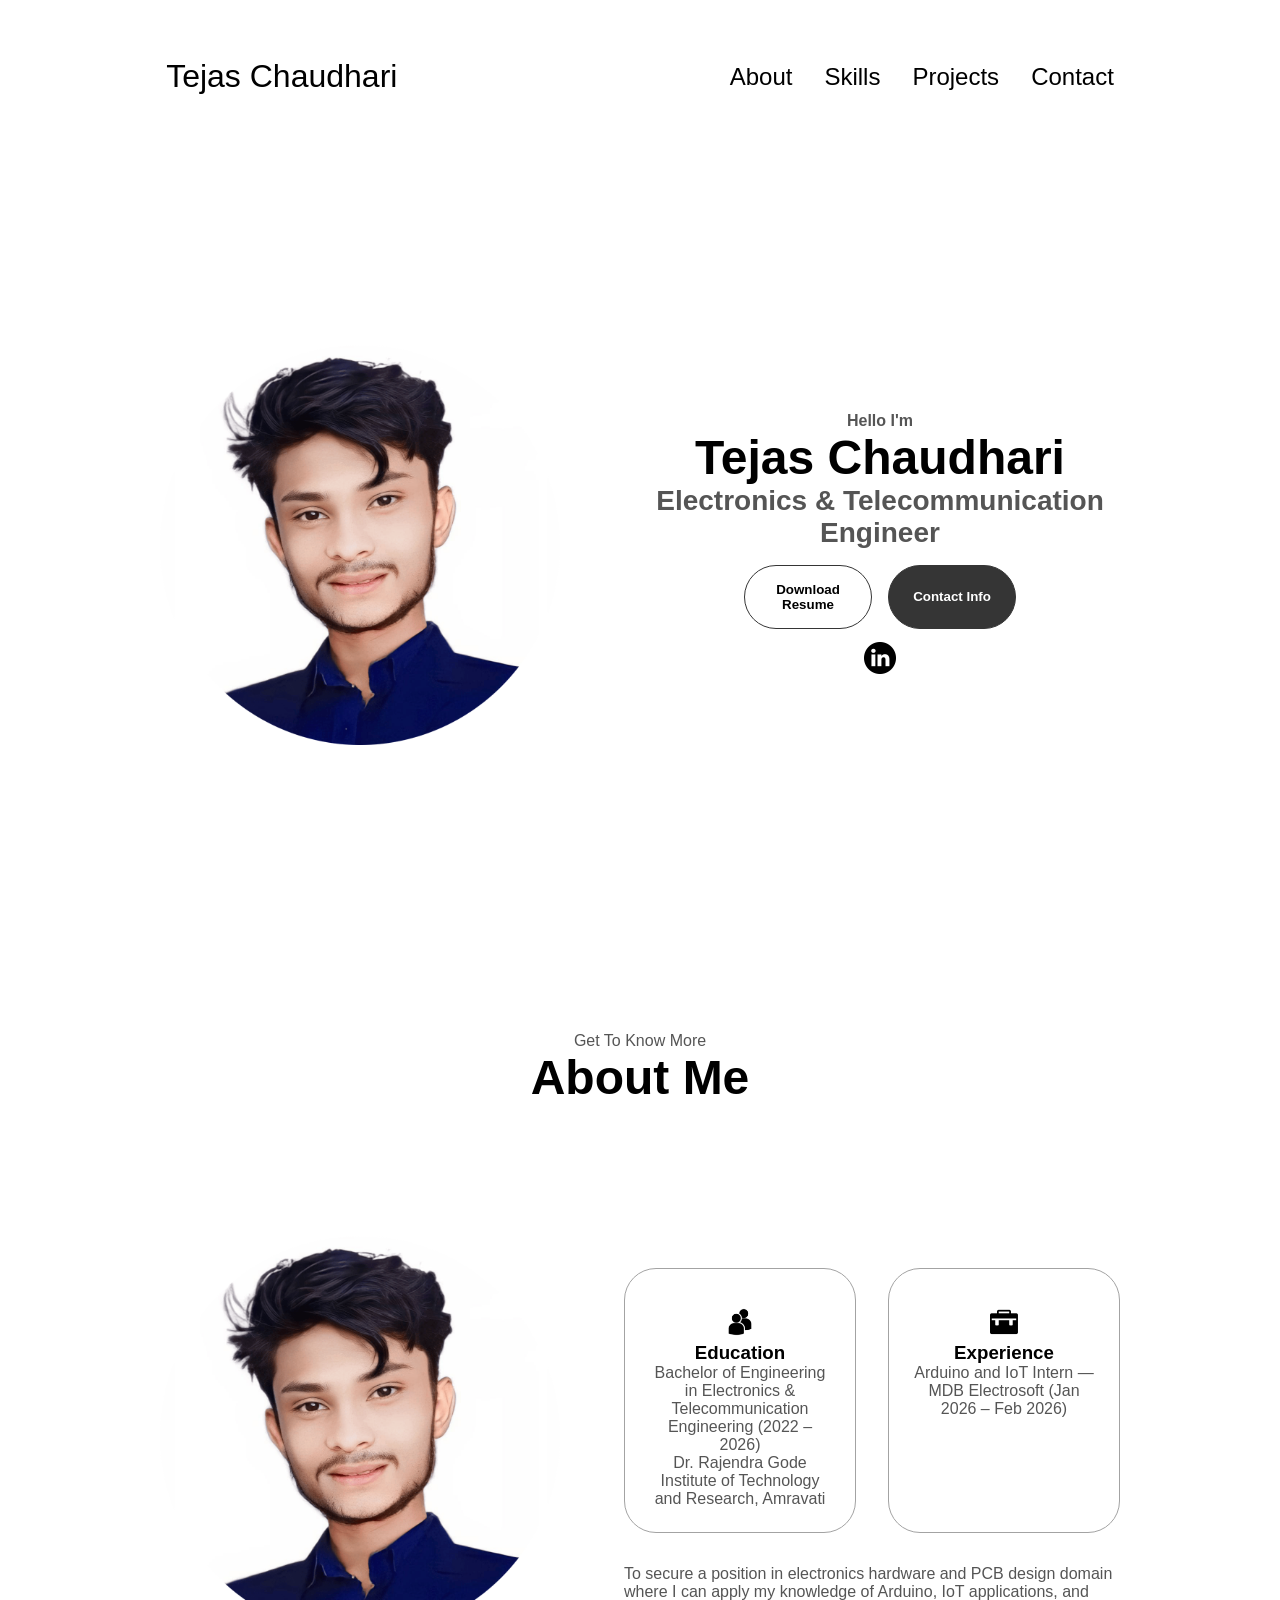
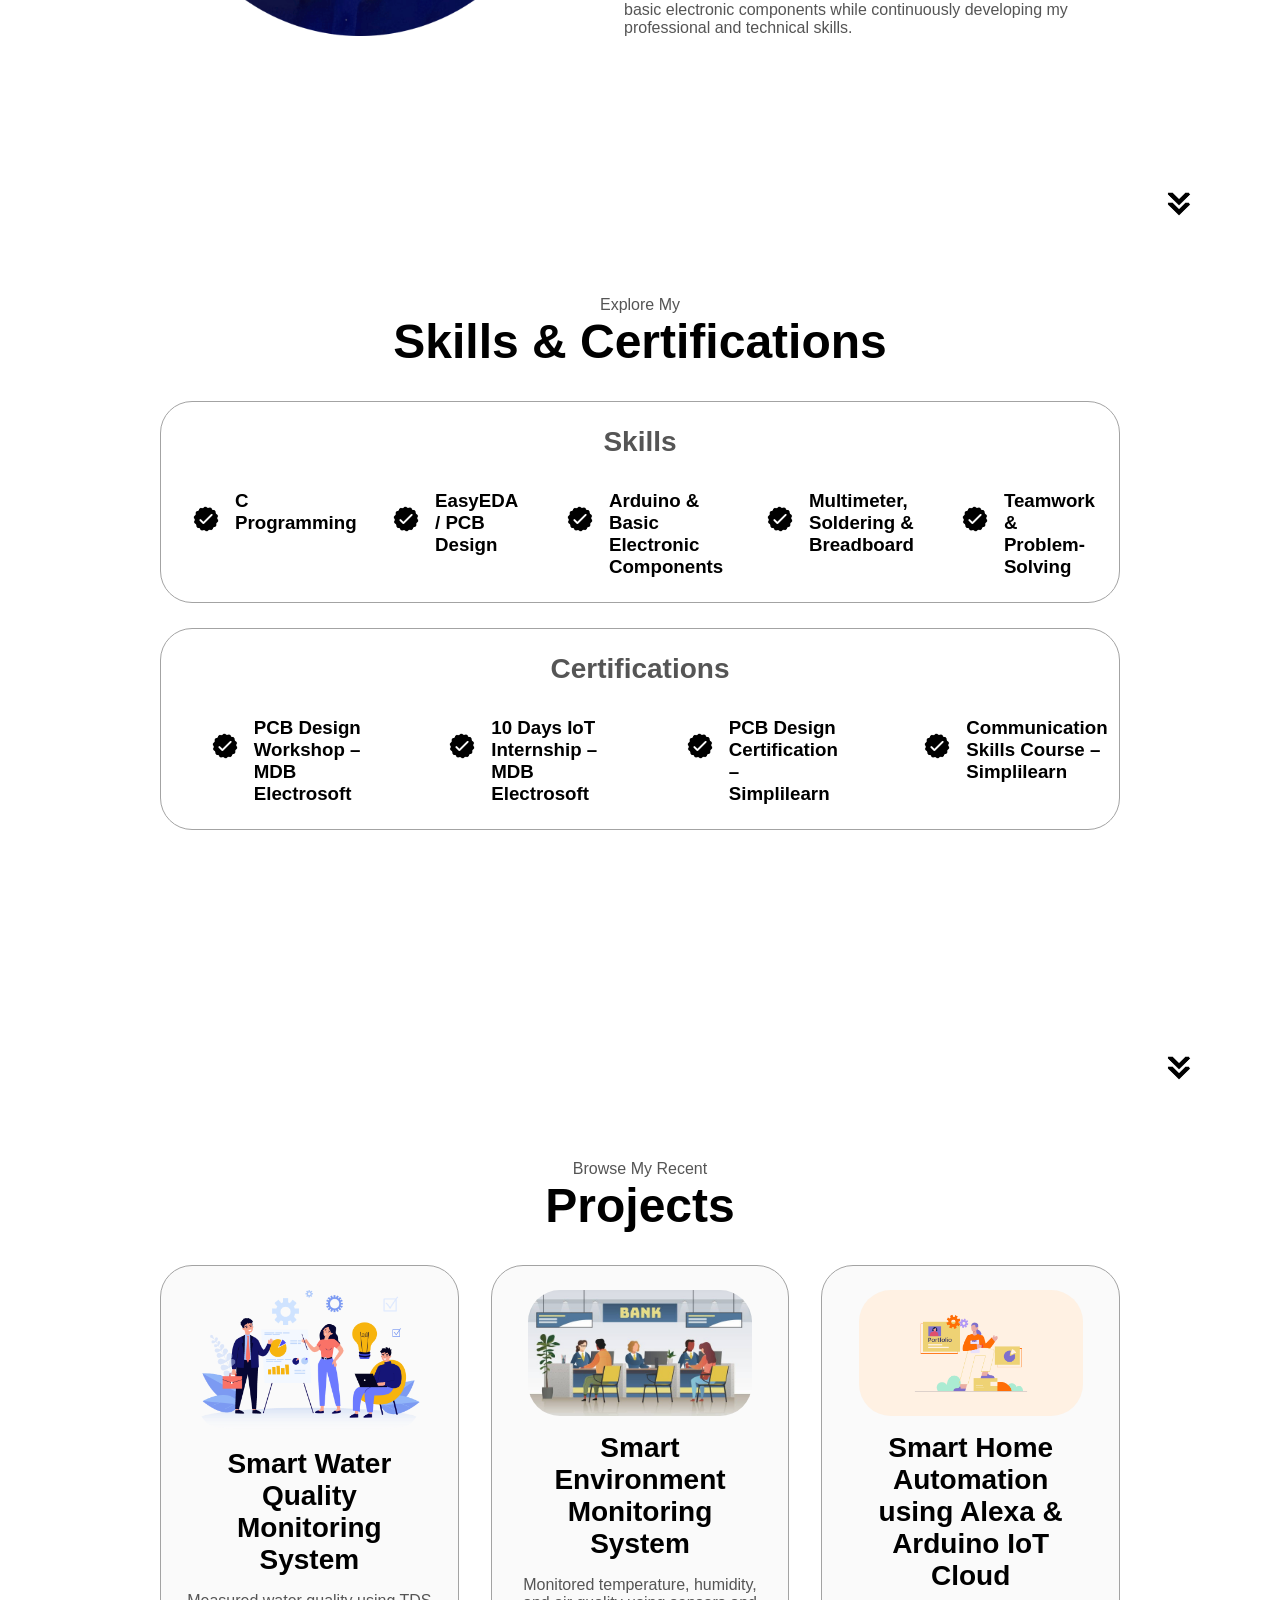
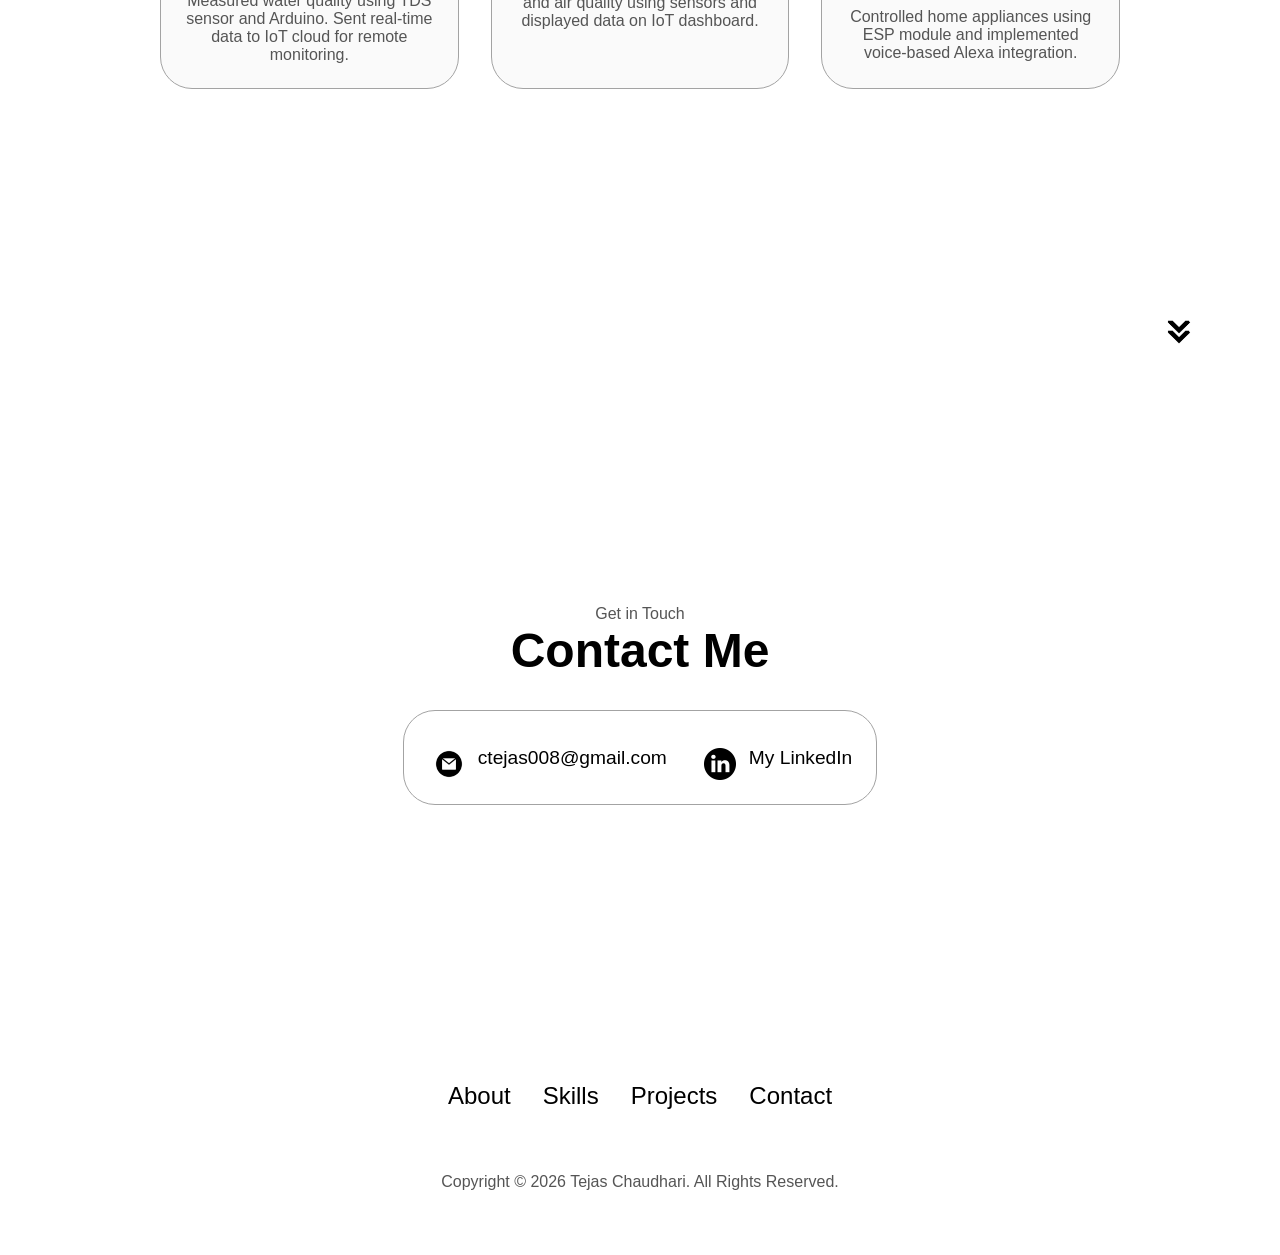
==== commit ef0f5d60: "Change profile image format from JPEG to PNG" ====
--- a/index.html
+++ b/index.html
@@ -40,7 +40,7 @@
     <!-- PROFILE SECTION -->
     <section id="profile">
         <div class="section__pic-container">
-            <img src="photo2.jpeg" alt="Tejas Profile picture">
+            <img src="photo2.png" alt="Tejas Profile picture">
         </div>
         <div class="section__text">
             <p class="section__text__p1">Hello I'm</p>
@@ -62,7 +62,7 @@
         <h1 class="title">About Me</h1>
         <div class="section-container">
             <div class="section__pic-container">
-                <img src="photo2.jpeg" class="about-pic">
+                <img src="photo2.png" class="about-pic">
             </div>
             <div class="about-details-container">
                 <div class="about-containers">
--- a/style.css
+++ b/style.css
@@ -1,459 +1,390 @@
-@import url('https://fonts.googleapis.com/css2?family=Poppins:wght@300;400;500;600&display=swap');
-*{
-    margin: 0;
-    padding: 0;
-}
-body{
-    font-family: "Poppins",sans-serif ;
-}
-html{
-    scroll-behaviour: smooth;
-}
-p{
-    color:rgb(85,85,85);
-}
-
-/* Transition */
-
-a, .btn {
-    transition:all 300ms ease;
-}
-
-/* DESKTOP NAV */
-nav, .nav-links{
-    display: flex;
-}
-nav{
-    justify-content: space-around;
-    align-items: center;
-    height: 17vh;
-}
-.nav-links{
-    gap: 2rem;
-    list-style: none;
-    font-size: 1.5rem;
-}
-a{
-    color: black;
-    text-decoration: none;
-    text-decoration-color: white;
-}
-a:hover{
-    color: grey;
-    text-decoration: underline;
-    text-underline-offset: 1rem;
-    text-decoration-color: rgb(181,181,181);
-}
-.logo{
-    font-size: 2rem;
-}
-.logo:hover{
-    cursor:default;
-}
-
-/* HAMBUURGER MENU */
-#hamburger-nav{
-    display: none;
-}
-.hamburger-menu{
-    position: relative;
-    display: inline-block;
-}
-.hamburger-icon{
-    display: flex;
-    flex-direction: column;
-    justify-content: space-between;
-    height: 24px;
-    width: 30px;
-    cursor: pointer;
-}
-.hamburger-icon span{
-    width: 100%;
-    height: 2px;
-    background-color: black;
-    transition: all 0.3 ease-in-out;
-}
-.menu-links{
-    position: absolute;
-    top: 100%;
-    right: 0;
-    background-color: white;
-    width: fit-content;
-    max-height: 0;
-    overflow: hidden;
-    transition: all 0.3 ease-in-out;
-}
-
-.menu-links{
-    display: block;
-    padding: 10px;
-    text-align: center;
-    font-size: 1.5rem;
-    color: black;
-    text-decoration: none;
-    transition: all 0.3 ease-in-out;
-}
-
-.menu-links li{
-    list-style: none;
-}
-
-.menu-links.open{
-    max-height:300px;
-}
-
-.hamburger-icon.open span:first-child{
-    transform: rotate(45deg) translate(10px,5px);
-}
-
-.hamburger-icon span:nth-child(2){
-    opacity: 0;
-}
-
-.hamburger-icon.open span:last-child{
-    transform: rotate(-45deg) translate(10px,-5px);
-}
-
-.hamburger-icon span:first-child{
-    transform: none;
-
-}
-.hamburger-icon span:first-child{
-    opacity: 1;
-    
-}
-.hamburger-icon span:first-child{
-    transform: none;
-    
-}
-
-/* SECTIONS */
-section{
-    padding-top: 4vh;
-    height: 96vh;
-    margin: 0 10rem;
-    box-sizing: border-box;
-    min-height: fit-content;
-}
-.section-container{
-    display: flex;
-}
-/* PROFILE SECTION */
-#profile{
-    display: flex;
-    justify-content: center;
-    gap: 5rem;
-    height: 80vh;
-}
-.section__pic-container{
-    display: flex;
-    height: 400px;
-    width: 400px;
-    margin:auto 0 ;
-}
-.section__text{
-    align-self: center;
-    text-align: center;
-}
-.section__text p{
-    font-weight: 600;
-}
-.section__text__p1{
-    text-align: center;
-}
-.section__text__p2{
-    font-size: 1.75rem;
-    margin-bottom: 1rem;
-}
-.title{
-    font-size: 3rem;
-    text-align: center;
-}
-#socials_container{
-    display: flex;
-    justify-content: center;
-    margin-top: 1rem;
-    gap: 1rem;
-}
-
-/* ICONS */
-.icon{
-    cursor: pointer;
-    height: 2rem;
-    padding-top: 13px;
-    padding-left: 5px;
-    padding-right: 5px;
-}
-
-/* BUTTONS */
-.btn-container{
-    display: flex;
-    justify-content: center;
-    gap: 1rem;
-}
-.btn{
-    font-weight: 600;
-    transition: all 300ms ease;
-    padding: 1rem;
-    width: 8rem;
-    border-radius: 2rem;
-}
-.btn-color-1,
-.btn-color-2{
-    border: rgb(53,53,53) 0.1rem solid;
-}
-.btn-color-1:hover,
-.btn-color-2:hover{
-    cursor: pointer;
-}
-.btn-color-1,
-.btn-color-2:hover{
-    background-color: rgb(53,53,53);
-    color: white;
-}
-.btn-color-1:hover{
-    background-color: rgb(0,0,0);
-}
-.btn-color-2{
-    background: none;
-}
-.btn-color-2:hover{
-    border: rgb(255,255,255) 0.1rem solid;
-}
-.btn-container{
-    gap: 1rem;
-}
-
-/* ABOUT SECTION */
-#about{
-    position: relative;
-}
-.about-containers{
-    gap: 2rem;
-    margin-bottom: 2rem;
-    margin-top: 2rem;
-}
-.about-details-container{
-    justify-content: center;
-    flex-direction: column;
-}
-.about-containers,
-.about-details-container{
-    display: flex;
-}
-.about-pic{
-    border-radius: 2rem;
-}
-.arrow{
-    position: absolute;
-    right: -5rem;
-    bottom: 2.5rem;
-}
-.details-container{
-    padding: 1.5rem;
-    flex: 1;
-    background: white;
-    border-radius: 2rem;
-    border: rgb(53,53,53) 0.1rem solid;
-    border-color: rgb(163,163,163);
-    text-align: center;
-}
-.section-container{
-    gap: 4rem;
-    height: 80%;
-}
-.section__pic-container{
-    height: 400px;
-    width: 400px;
-    margin: auto 0;
-}
-
-/* EXPERIENCE SECTION */
-#experience{
-    position: relative;
-}
-.experience-sub-title{
-    color: rgb(85,85,85);
-    font-weight: 600;
-    font-size: 1.75rem;
-    margin-bottom: 2rem;
-}
-.experience-details-container{
-    display: flex;
-    justify-content: center;
-    flex-direction: column;
-}
-.article-container{
-    display: flex;
-    text-align: initial;
-    /* flex-wrap: wrap; */
-    flex-direction: row;
-    gap: 2.5rem;
-    justify-content: space-around;
-}
-article{
-    display: flex;
-    width: 10rem;
-    justify-content: space-around;
-    gap: 0.5rem;
-}
-article.icon{
-    cursor: default;
-}
-.details-container-1{
-    padding: 1.5rem;
-    flex: 1;
-    background: white;
-    border-radius: 2rem;
-    border: rgb(53,53,53) 0.1rem solid;
-    border-color: rgb(163,163,163);
-    text-align: center;
-}
-.details-container-2{
-    margin-top: 25px;
-    padding: 1.5rem;
-    flex: 1;
-    background: white;
-    border-radius: 2rem;
-    border: rgb(53,53,53) 0.1rem solid;
-    border-color: rgb(163,163,163);
-    text-align: center;
-}
-.skill-containers{
-    gap: 2rem;
-    margin-bottom: 2rem;
-    margin-top: 2rem;
-}
-/* PROJECT SECTION */
-#projects{
-    position: relative;
-}
-.color-container{
-    border-color: rgb(163,163,163);
-    background: rgb(250,250,250);
-}
-.project-img{
-    border-radius: 2rem;
-    width: 90%;
-    height: 90%;
-}
-.project-title{
-    margin: 1rem;
-    color: black;
-}
-.project-btn{
-    color: black;
-    border-color: rgb(163,163,163);
-}
-
-/* CONTACT PAGE */
-#contact{
-    display: flex;
-    justify-content: center;
-    flex-direction: column;
-    height: 70vh;
-}
-.contact-info-upper-container{
-    display: flex;
-    justify-content: center;
-    border-radius: 2rem;
-    border: rgb(53,53,53) 0.1rem solid;
-    border-color: rgb(163,163,163);
-    background: (250,250,250);
-    margin: 2rem auto;
-    padding: 0.5rem;
-}
-.contact-info-container{
-    display: flex;
-    align-items: center;
-    justify-content: center;
-    gap: 0.5rem;
-    margin: 1rem;
-}
-.contact-info-container p{
-    font-size: larger;
-}
-.contact-icon{
-    cursor: default;
-}
-.email-icon{
-   height: 2.5rem;
-}
-
-/* FOOTER SECTION */
-footer{
-    height:26vh;
-    margin: 0.1rem;   
-}
-footer p{
-    text-align: center;
-}.project-card {
-  background: white;
-  padding: 20px;
-  border-radius: 10px;
-}
-
-.project-card img {
-  width: 100%;
-  height: 160px;
-  object-fit: cover;
-  border-radius: 8px;
-  margin-bottom: 10px;
-}
-
-.contact-box {
-  background: white;
-  padding: 20px;
-  border-radius: 10px;
-  color: black;
-}
-
-footer {
-  background: #0b2c4d;
-  color: white;
-  padding: 15px;
-  text-align: center;
-}  background:#1e3c72;
-  padding:6px 12px;
-  border-radius:20px;
-  margin:5px;
-  font-size:12px;
-  color:white;
-}
-
-/* PROJECTS */
-.project-card{
-  background:white;
-  color:black;
-  padding:15px;
-  margin:15px 0;
-  border-radius:12px;
-  box-shadow:0 4px 10px rgba(0,0,0,0.2);
-}
-
-.project-card img{
-  width:100%;
-  border-radius:10px;
-  margin-bottom:10px;
-}
-
-/* FOOTER */
-footer{
-  padding:15px;
-  font-size:13px;
-}
-
-/* DARK MODE */
-.dark{
-  background:#111;
-}
-
-.dark .light{
-  background:#222;
-  color:white;
-}
-
-.dark .project-card{
-  background:#222;
-  color:white;
-  }
+@import url('https://fonts.googleapis.com/css2?family=Poppins:wght@300;400;500;600&display=swap');
+*{
+    margin: 0;
+    padding: 0;
+}
+body{
+    font-family: "Poppins",sans-serif ;
+}
+html{
+    scroll-behaviour: smooth;
+}
+p{
+    color:rgb(85,85,85);
+}
+
+/* Transition */
+
+a, .btn {
+    transition:all 300ms ease;
+}
+
+/* DESKTOP NAV */
+nav, .nav-links{
+    display: flex;
+}
+nav{
+    justify-content: space-around;
+    align-items: center;
+    height: 17vh;
+}
+.nav-links{
+    gap: 2rem;
+    list-style: none;
+    font-size: 1.5rem;
+}
+a{
+    color: black;
+    text-decoration: none;
+    text-decoration-color: white;
+}
+a:hover{
+    color: grey;
+    text-decoration: underline;
+    text-underline-offset: 1rem;
+    text-decoration-color: rgb(181,181,181);
+}
+.logo{
+    font-size: 2rem;
+}
+.logo:hover{
+    cursor:default;
+}
+
+/* HAMBUURGER MENU */
+#hamburger-nav{
+    display: none;
+}
+.hamburger-menu{
+    position: relative;
+    display: inline-block;
+}
+.hamburger-icon{
+    display: flex;
+    flex-direction: column;
+    justify-content: space-between;
+    height: 24px;
+    width: 30px;
+    cursor: pointer;
+}
+.hamburger-icon span{
+    width: 100%;
+    height: 2px;
+    background-color: black;
+    transition: all 0.3 ease-in-out;
+}
+.menu-links{
+    position: absolute;
+    top: 100%;
+    right: 0;
+    background-color: white;
+    width: fit-content;
+    max-height: 0;
+    overflow: hidden;
+    transition: all 0.3 ease-in-out;
+}
+
+.menu-links{
+    display: block;
+    padding: 10px;
+    text-align: center;
+    font-size: 1.5rem;
+    color: black;
+    text-decoration: none;
+    transition: all 0.3 ease-in-out;
+}
+
+.menu-links li{
+    list-style: none;
+}
+
+.menu-links.open{
+    max-height:300px;
+}
+
+.hamburger-icon.open span:first-child{
+    transform: rotate(45deg) translate(10px,5px);
+}
+
+.hamburger-icon span:nth-child(2){
+    opacity: 0;
+}
+
+.hamburger-icon.open span:last-child{
+    transform: rotate(-45deg) translate(10px,-5px);
+}
+
+.hamburger-icon span:first-child{
+    transform: none;
+
+}
+.hamburger-icon span:first-child{
+    opacity: 1;
+    
+}
+.hamburger-icon span:first-child{
+    transform: none;
+    
+}
+
+/* SECTIONS */
+section{
+    padding-top: 4vh;
+    height: 96vh;
+    margin: 0 10rem;
+    box-sizing: border-box;
+    min-height: fit-content;
+}
+.section-container{
+    display: flex;
+}
+/* PROFILE SECTION */
+#profile{
+    display: flex;
+    justify-content: center;
+    gap: 5rem;
+    height: 80vh;
+}
+.section__pic-container{
+    display: flex;
+    height: 400px;
+    width: 400px;
+    margin:auto 0 ;
+}
+.section__text{
+    align-self: center;
+    text-align: center;
+}
+.section__text p{
+    font-weight: 600;
+}
+.section__text__p1{
+    text-align: center;
+}
+.section__text__p2{
+    font-size: 1.75rem;
+    margin-bottom: 1rem;
+}
+.title{
+    font-size: 3rem;
+    text-align: center;
+}
+#socials_container{
+    display: flex;
+    justify-content: center;
+    margin-top: 1rem;
+    gap: 1rem;
+}
+
+/* ICONS */
+.icon{
+    cursor: pointer;
+    height: 2rem;
+    padding-top: 13px;
+    padding-left: 5px;
+    padding-right: 5px;
+}
+
+/* BUTTONS */
+.btn-container{
+    display: flex;
+    justify-content: center;
+    gap: 1rem;
+}
+.btn{
+    font-weight: 600;
+    transition: all 300ms ease;
+    padding: 1rem;
+    width: 8rem;
+    border-radius: 2rem;
+}
+.btn-color-1,
+.btn-color-2{
+    border: rgb(53,53,53) 0.1rem solid;
+}
+.btn-color-1:hover,
+.btn-color-2:hover{
+    cursor: pointer;
+}
+.btn-color-1,
+.btn-color-2:hover{
+    background-color: rgb(53,53,53);
+    color: white;
+}
+.btn-color-1:hover{
+    background-color: rgb(0,0,0);
+}
+.btn-color-2{
+    background: none;
+}
+.btn-color-2:hover{
+    border: rgb(255,255,255) 0.1rem solid;
+}
+.btn-container{
+    gap: 1rem;
+}
+
+/* ABOUT SECTION */
+#about{
+    position: relative;
+}
+.about-containers{
+    gap: 2rem;
+    margin-bottom: 2rem;
+    margin-top: 2rem;
+}
+.about-details-container{
+    justify-content: center;
+    flex-direction: column;
+}
+.about-containers,
+.about-details-container{
+    display: flex;
+}
+.about-pic{
+    border-radius: 2rem;
+}
+.arrow{
+    position: absolute;
+    right: -5rem;
+    bottom: 2.5rem;
+}
+.details-container{
+    padding: 1.5rem;
+    flex: 1;
+    background: white;
+    border-radius: 2rem;
+    border: rgb(53,53,53) 0.1rem solid;
+    border-color: rgb(163,163,163);
+    text-align: center;
+}
+.section-container{
+    gap: 4rem;
+    height: 80%;
+}
+.section__pic-container{
+    height: 400px;
+    width: 400px;
+    margin: auto 0;
+}
+
+/* EXPERIENCE SECTION */
+#experience{
+    position: relative;
+}
+.experience-sub-title{
+    color: rgb(85,85,85);
+    font-weight: 600;
+    font-size: 1.75rem;
+    margin-bottom: 2rem;
+}
+.experience-details-container{
+    display: flex;
+    justify-content: center;
+    flex-direction: column;
+}
+.article-container{
+    display: flex;
+    text-align: initial;
+    /* flex-wrap: wrap; */
+    flex-direction: row;
+    gap: 2.5rem;
+    justify-content: space-around;
+}
+article{
+    display: flex;
+    width: 10rem;
+    justify-content: space-around;
+    gap: 0.5rem;
+}
+article.icon{
+    cursor: default;
+}
+.details-container-1{
+    padding: 1.5rem;
+    flex: 1;
+    background: white;
+    border-radius: 2rem;
+    border: rgb(53,53,53) 0.1rem solid;
+    border-color: rgb(163,163,163);
+    text-align: center;
+}
+.details-container-2{
+    margin-top: 25px;
+    padding: 1.5rem;
+    flex: 1;
+    background: white;
+    border-radius: 2rem;
+    border: rgb(53,53,53) 0.1rem solid;
+    border-color: rgb(163,163,163);
+    text-align: center;
+}
+.skill-containers{
+    gap: 2rem;
+    margin-bottom: 2rem;
+    margin-top: 2rem;
+}
+/* PROJECT SECTION */
+#projects{
+    position: relative;
+}
+.color-container{
+    border-color: rgb(163,163,163);
+    background: rgb(250,250,250);
+}
+.project-img{
+    border-radius: 2rem;
+    width: 90%;
+    height: 90%;
+}
+.project-title{
+    margin: 1rem;
+    color: black;
+}
+.project-btn{
+    color: black;
+    border-color: rgb(163,163,163);
+}
+
+/* CONTACT PAGE */
+#contact{
+    display: flex;
+    justify-content: center;
+    flex-direction: column;
+    height: 70vh;
+}
+.contact-info-upper-container{
+    display: flex;
+    justify-content: center;
+    border-radius: 2rem;
+    border: rgb(53,53,53) 0.1rem solid;
+    border-color: rgb(163,163,163);
+    background: (250,250,250);
+    margin: 2rem auto;
+    padding: 0.5rem;
+}
+.contact-info-container{
+    display: flex;
+    align-items: center;
+    justify-content: center;
+    gap: 0.5rem;
+    margin: 1rem;
+}
+.contact-info-container p{
+    font-size: larger;
+}
+.contact-icon{
+    cursor: default;
+}
+.email-icon{
+   height: 2.5rem;
+}
+
+/* FOOTER SECTION */
+footer{
+    height:26vh;
+    margin: 0.1rem;   
+}
+footer p{
+    text-align: center;
+  }
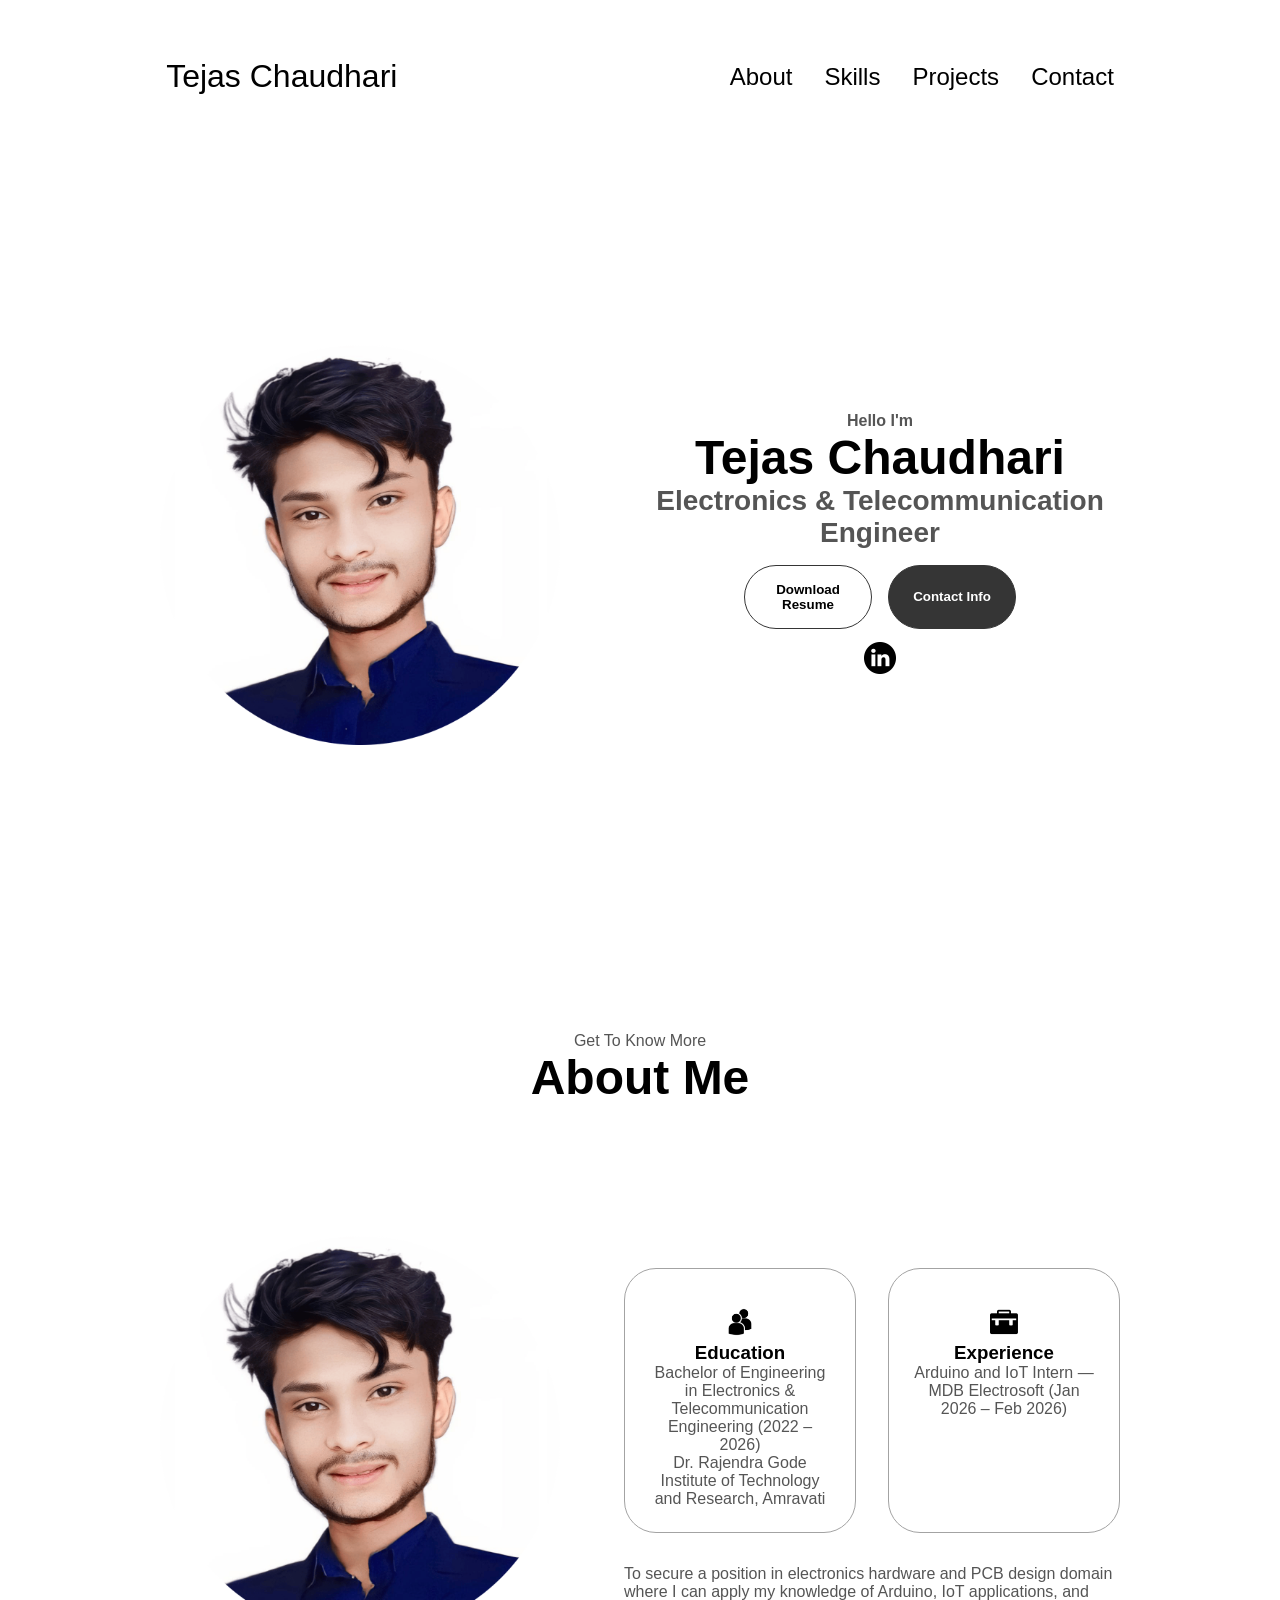
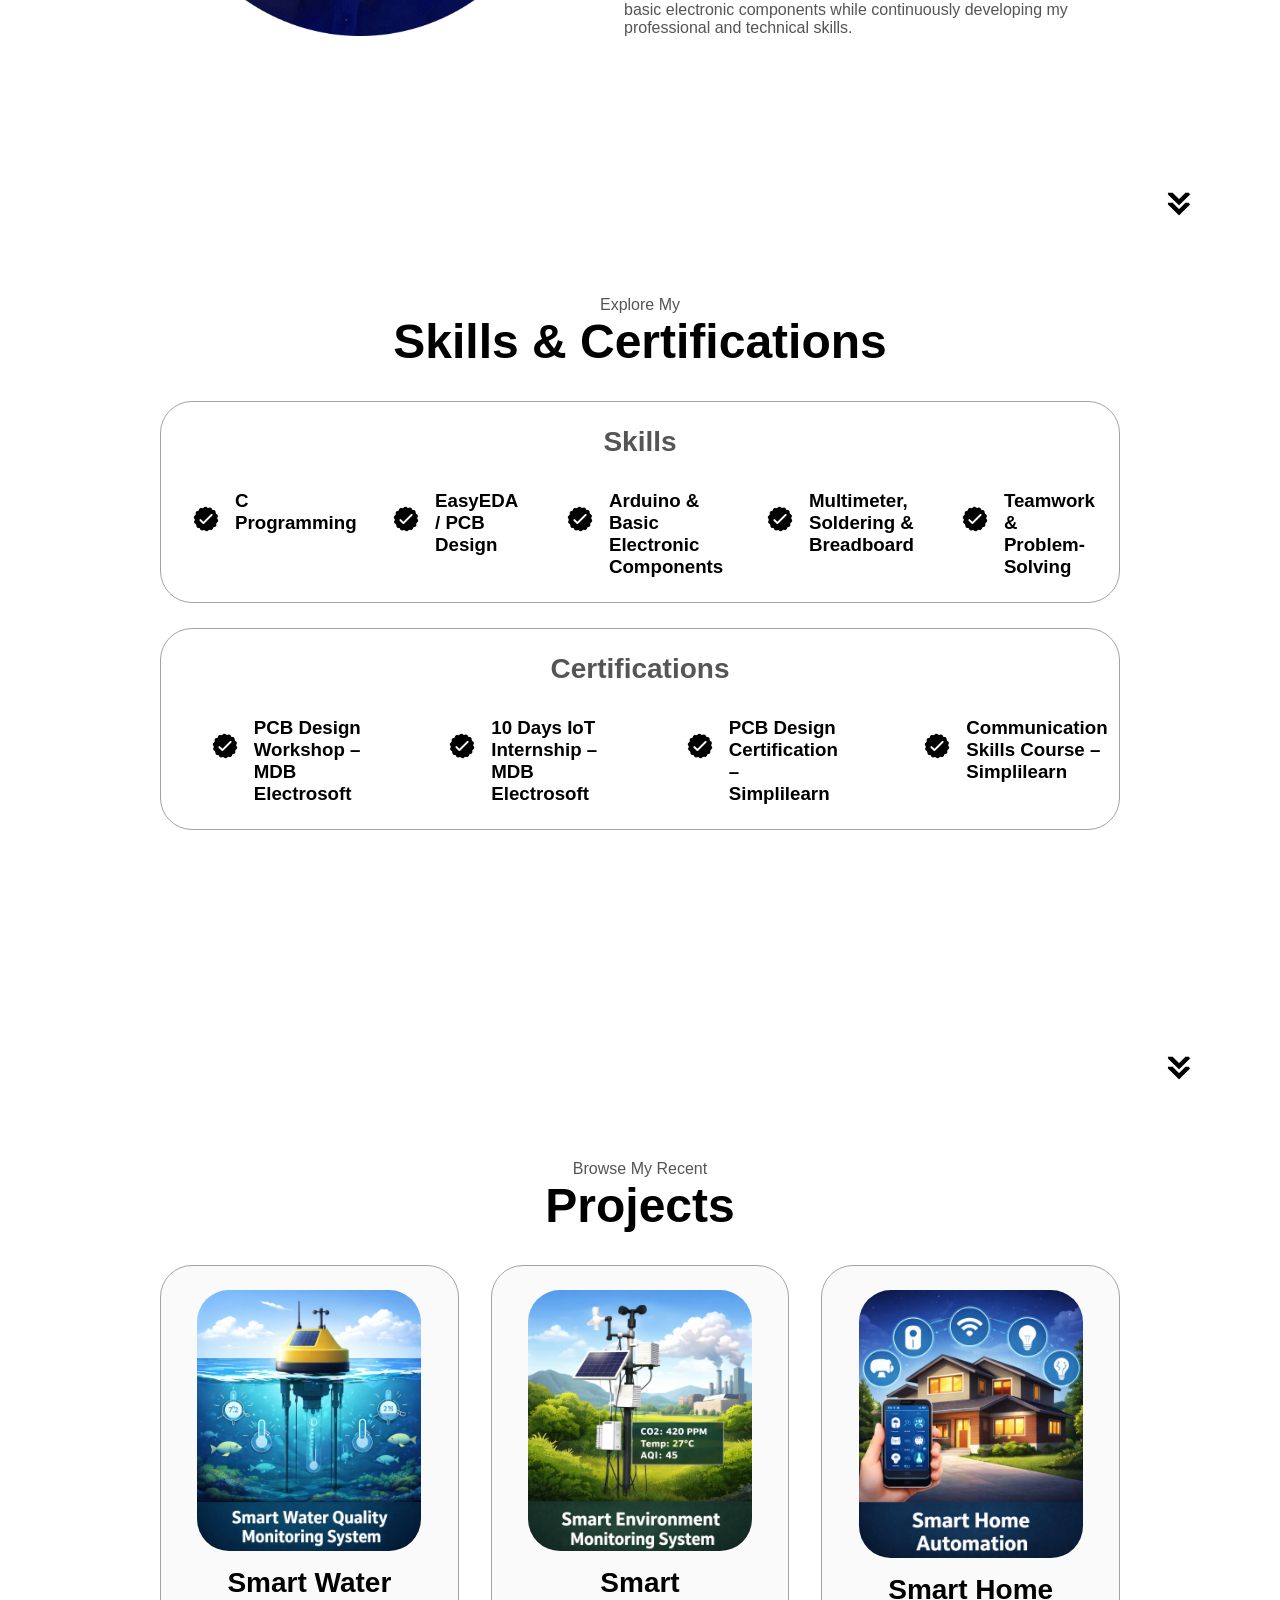
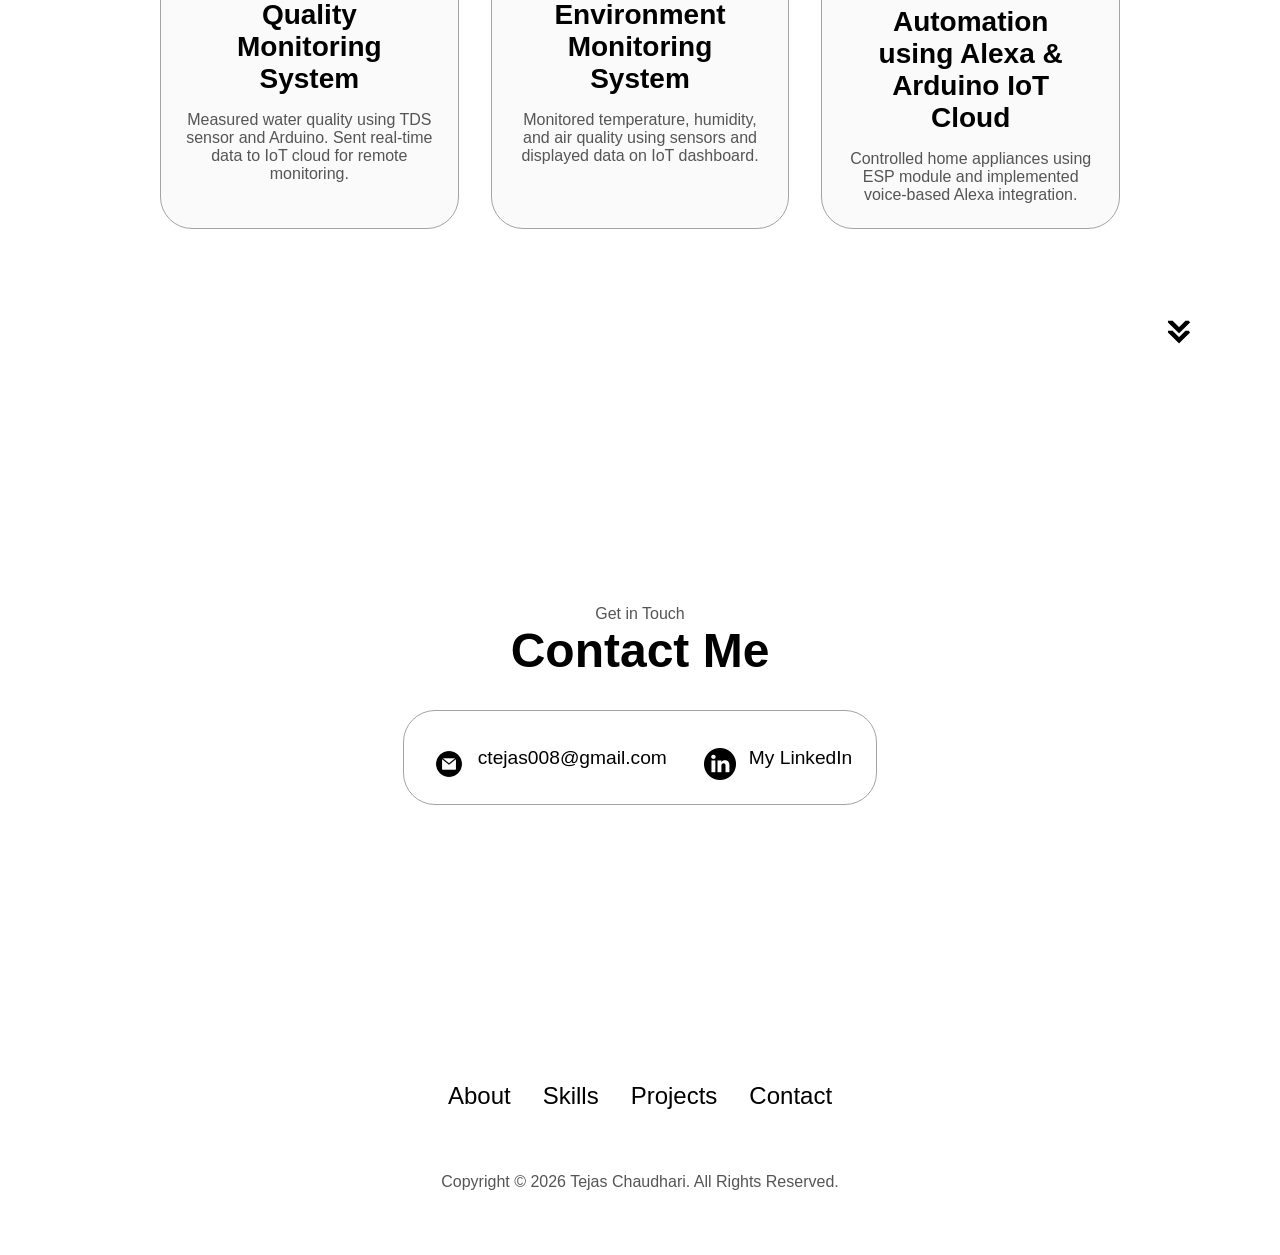
==== commit a6c9a82d: "Replace project images with new image files" ====
--- a/index.html
+++ b/index.html
@@ -138,7 +138,7 @@
 
                 <div class="details-container color-container">
                     <div class="article-container">
-                        <img src="emplogo.png" class="project-img">
+                        <img src="IMG_20260224_202102.png" class="project-img">
                     </div>
                     <h3 class="experience-sub-title project-title">Smart Water Quality Monitoring System</h3>
                     <p>Measured water quality using TDS sensor and Arduino. Sent real-time data to IoT cloud for remote monitoring.</p>
@@ -146,7 +146,7 @@
 
                 <div class="details-container color-container">
                     <div class="article-container">
-                        <img src="banklogo.jpg" class="project-img">
+                        <img src="IMG_20260224_202153.png" class="project-img">
                     </div>
                     <h2 class="experience-sub-title project-title">Smart Environment Monitoring System</h2>
                     <p>Monitored temperature, humidity, and air quality using sensors and displayed data on IoT dashboard.</p>
@@ -154,7 +154,7 @@
 
                 <div class="details-container color-container">
                     <div class="article-container">
-                        <img src="Work-Portfolio.png" class="project-img">
+                        <img src="IMG_20260224_202048.png" class="project-img">
                     </div>
                     <h2 class="experience-sub-title project-title">Smart Home Automation using Alexa & Arduino IoT Cloud</h2>
                     <p>Controlled home appliances using ESP module and implemented voice-based Alexa integration.</p>
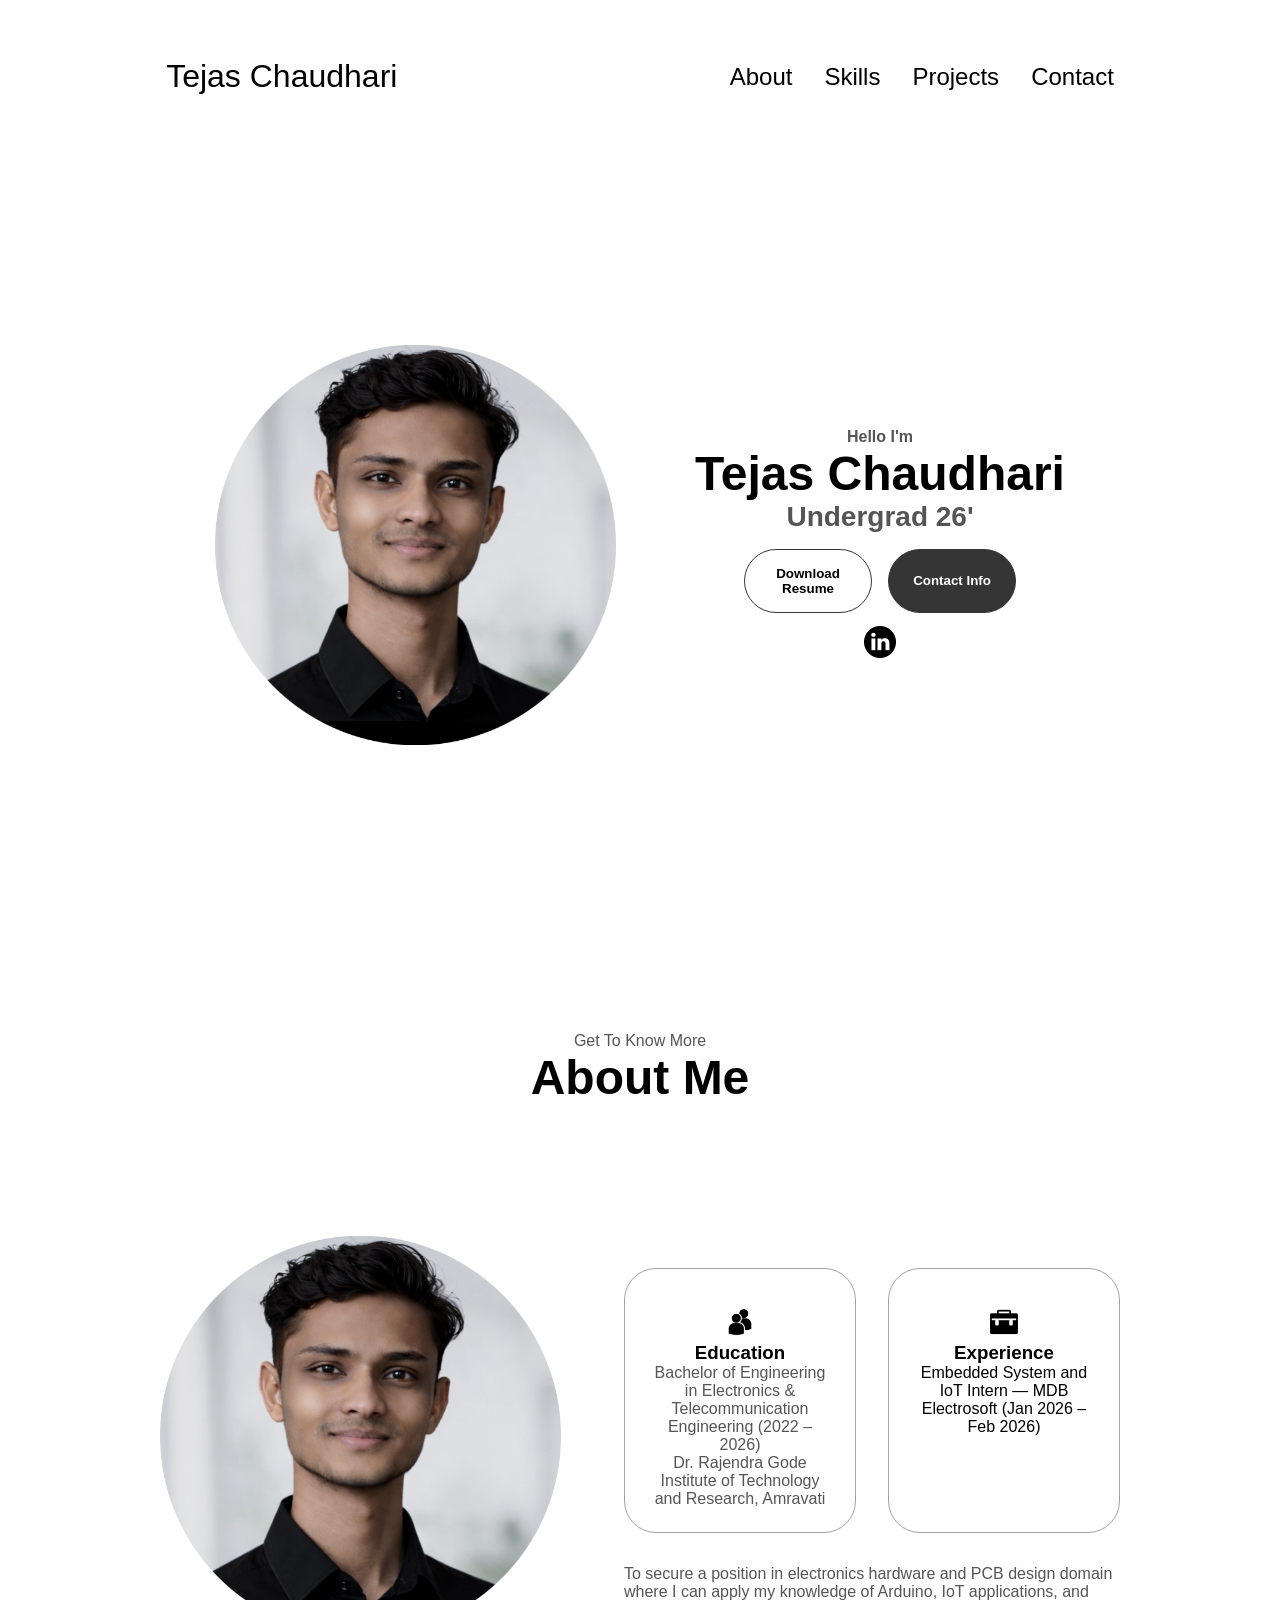
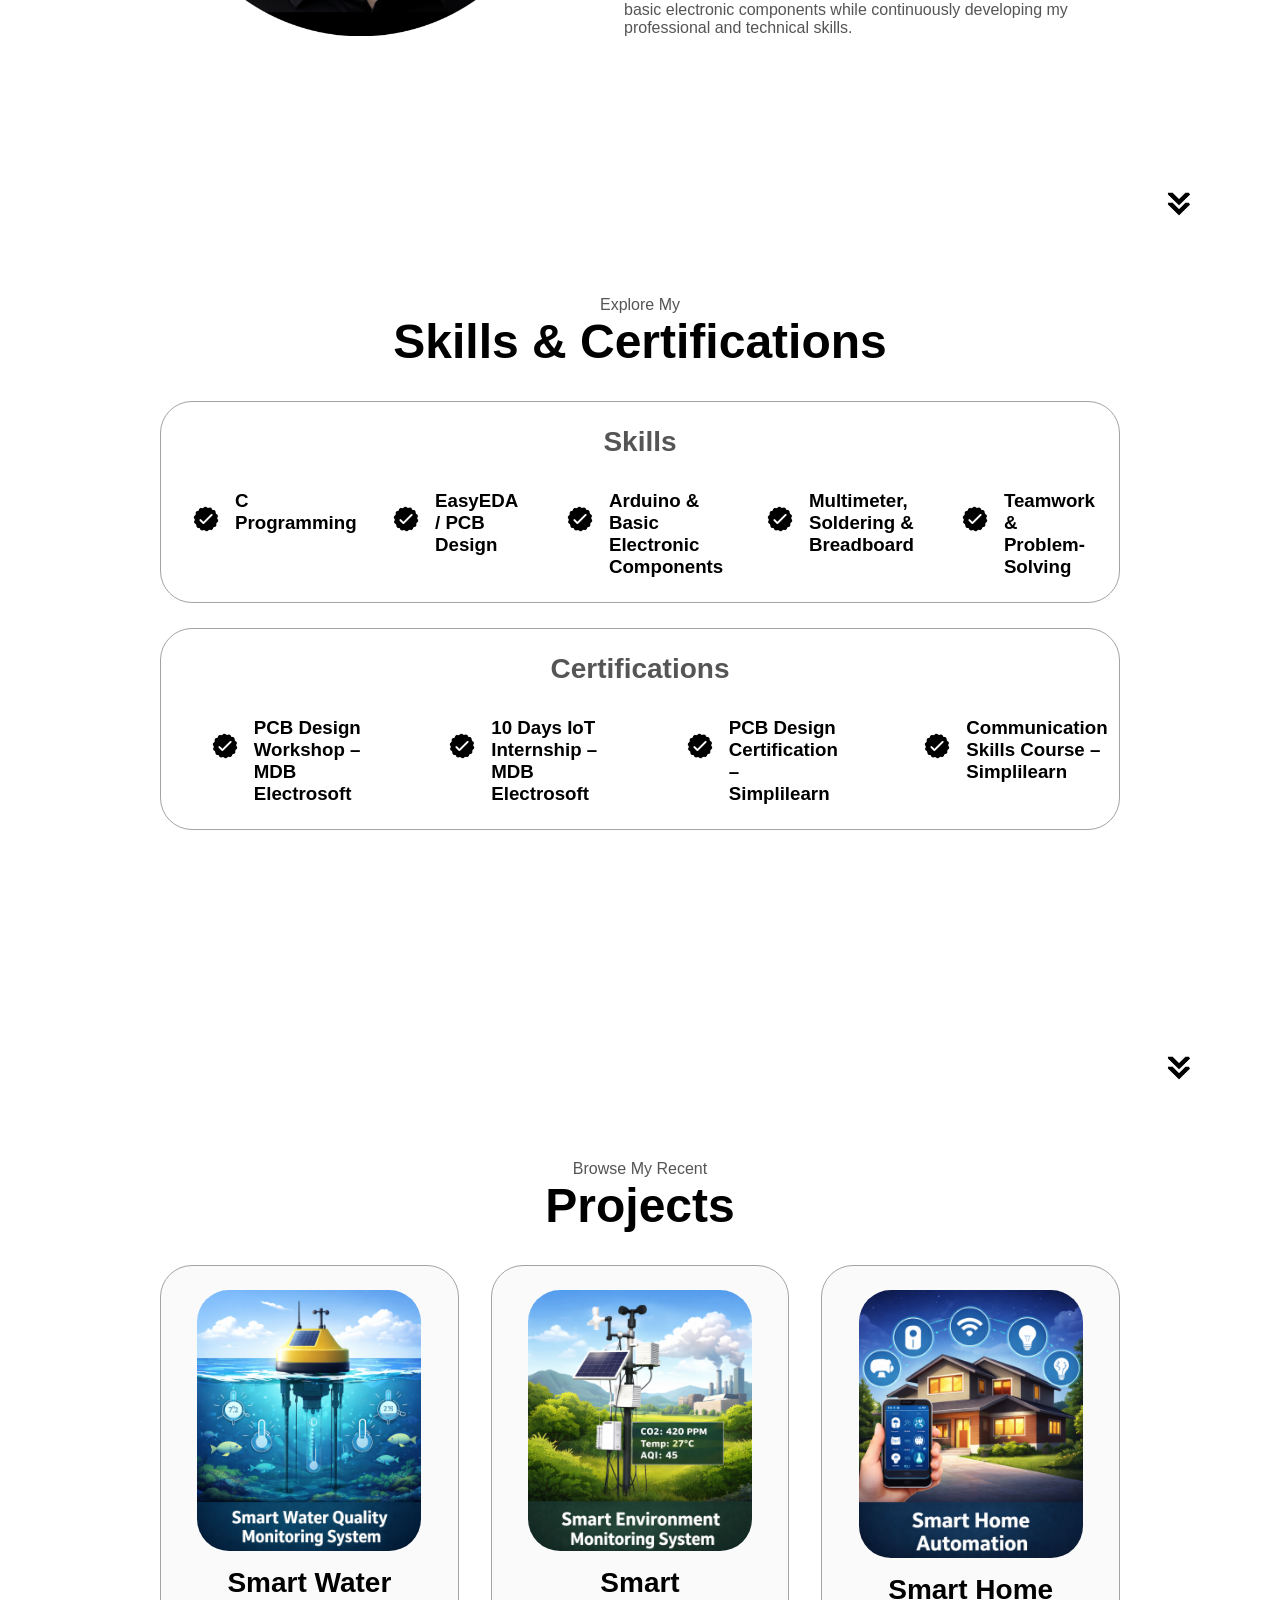
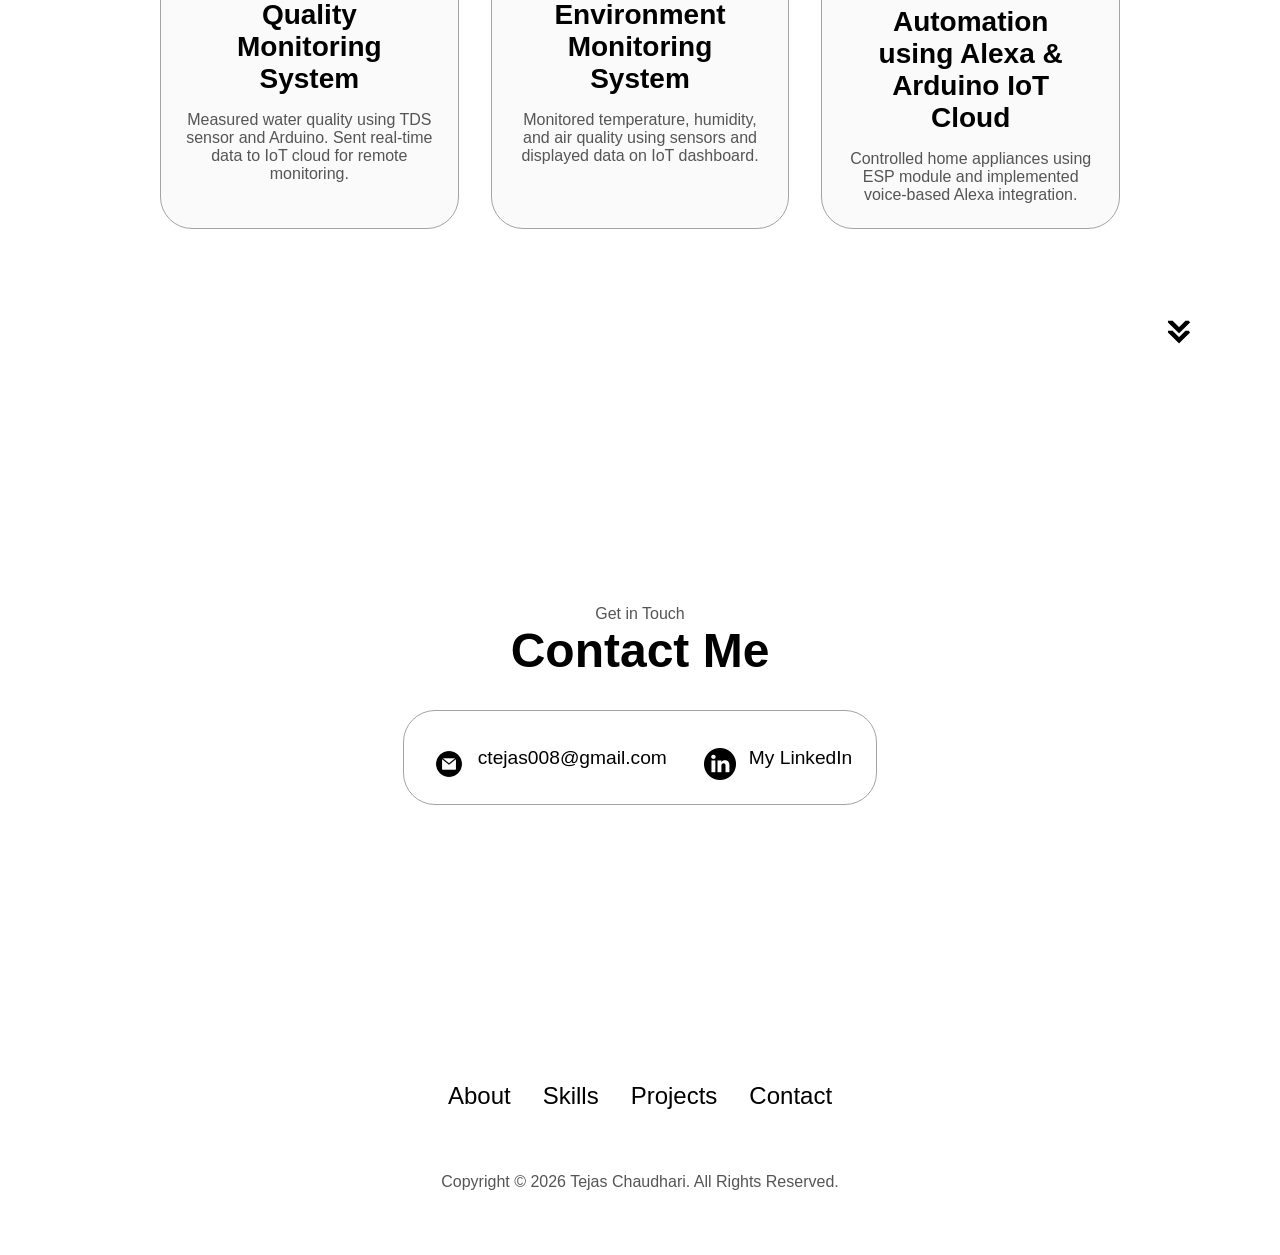
==== commit f596aa9c: "Update index.html" ====
--- a/index.html
+++ b/index.html
@@ -45,9 +45,9 @@
         <div class="section__text">
             <p class="section__text__p1">Hello I'm</p>
             <h1 class="title">Tejas Chaudhari</h1>
-            <p class="section__text__p2">Electronics & Telecommunication Engineer</p>
+            <p class="section__text__p2">Undergrad 26'</p>
             <div class="btn-container">
-                <button class="btn btn-color-2" onclick="window.open('Tejas_Chaudhari_Resume.pdf')">Download Resume</button>
+                <button class="btn btn-color-2" onclick="window.open('https://drive.google.com/file/d/10vsKxTMVGPZlkinG43Kz2gvwGlyzEaGs/view?usp=drivesdk')">Download Resume</button>
                 <button class="btn btn-color-1" onclick="location.href='#contact'">Contact Info</button>
             </div>
             <div id="socials-container">
@@ -79,7 +79,7 @@
                     <div class="details-container">
                         <img src="exp.png" class="icon">
                         <h3>Experience</h3>
-                        <p>Arduino and IoT Intern — MDB Electrosoft (Jan 2026 – Feb 2026)</p>
+                        <p> </p> Embedded System and IoT Intern — MDB Electrosoft (Jan 2026 – Feb 2026)</p>
                     </div>
 
                 </div>
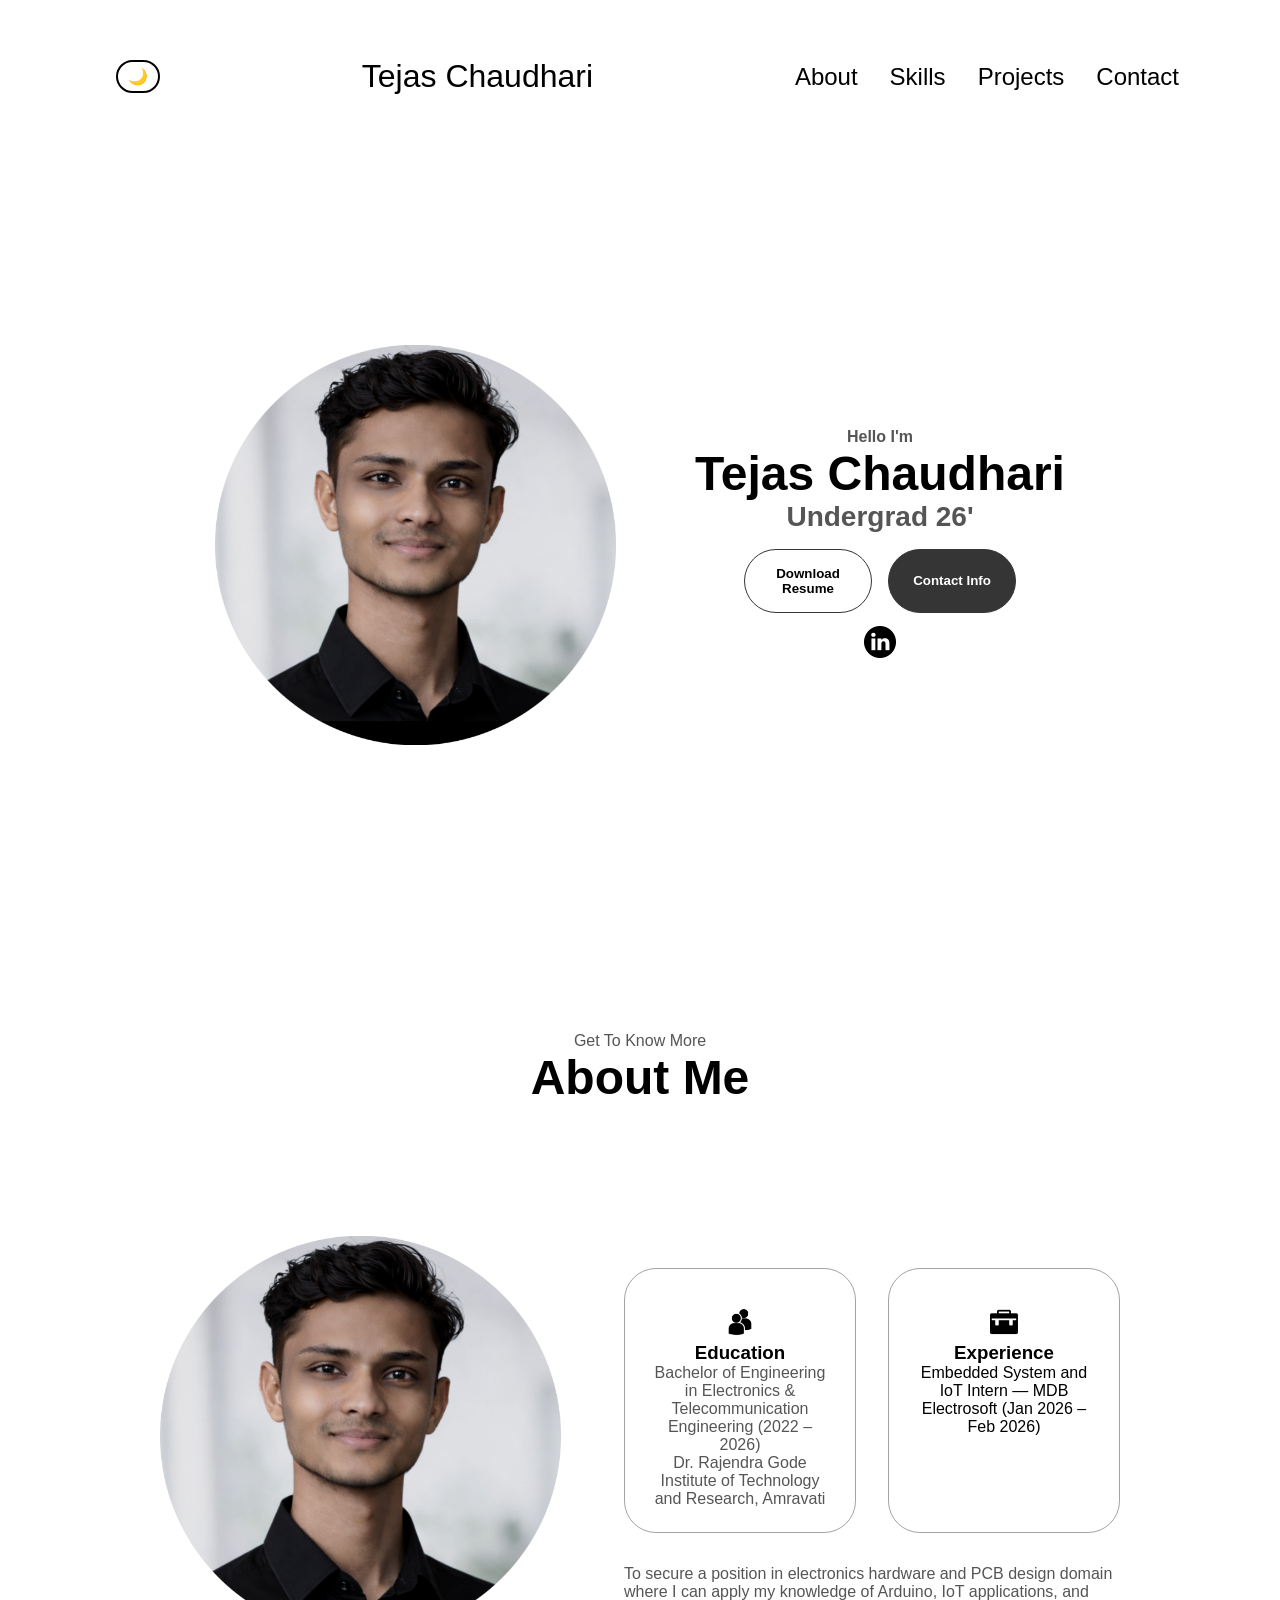
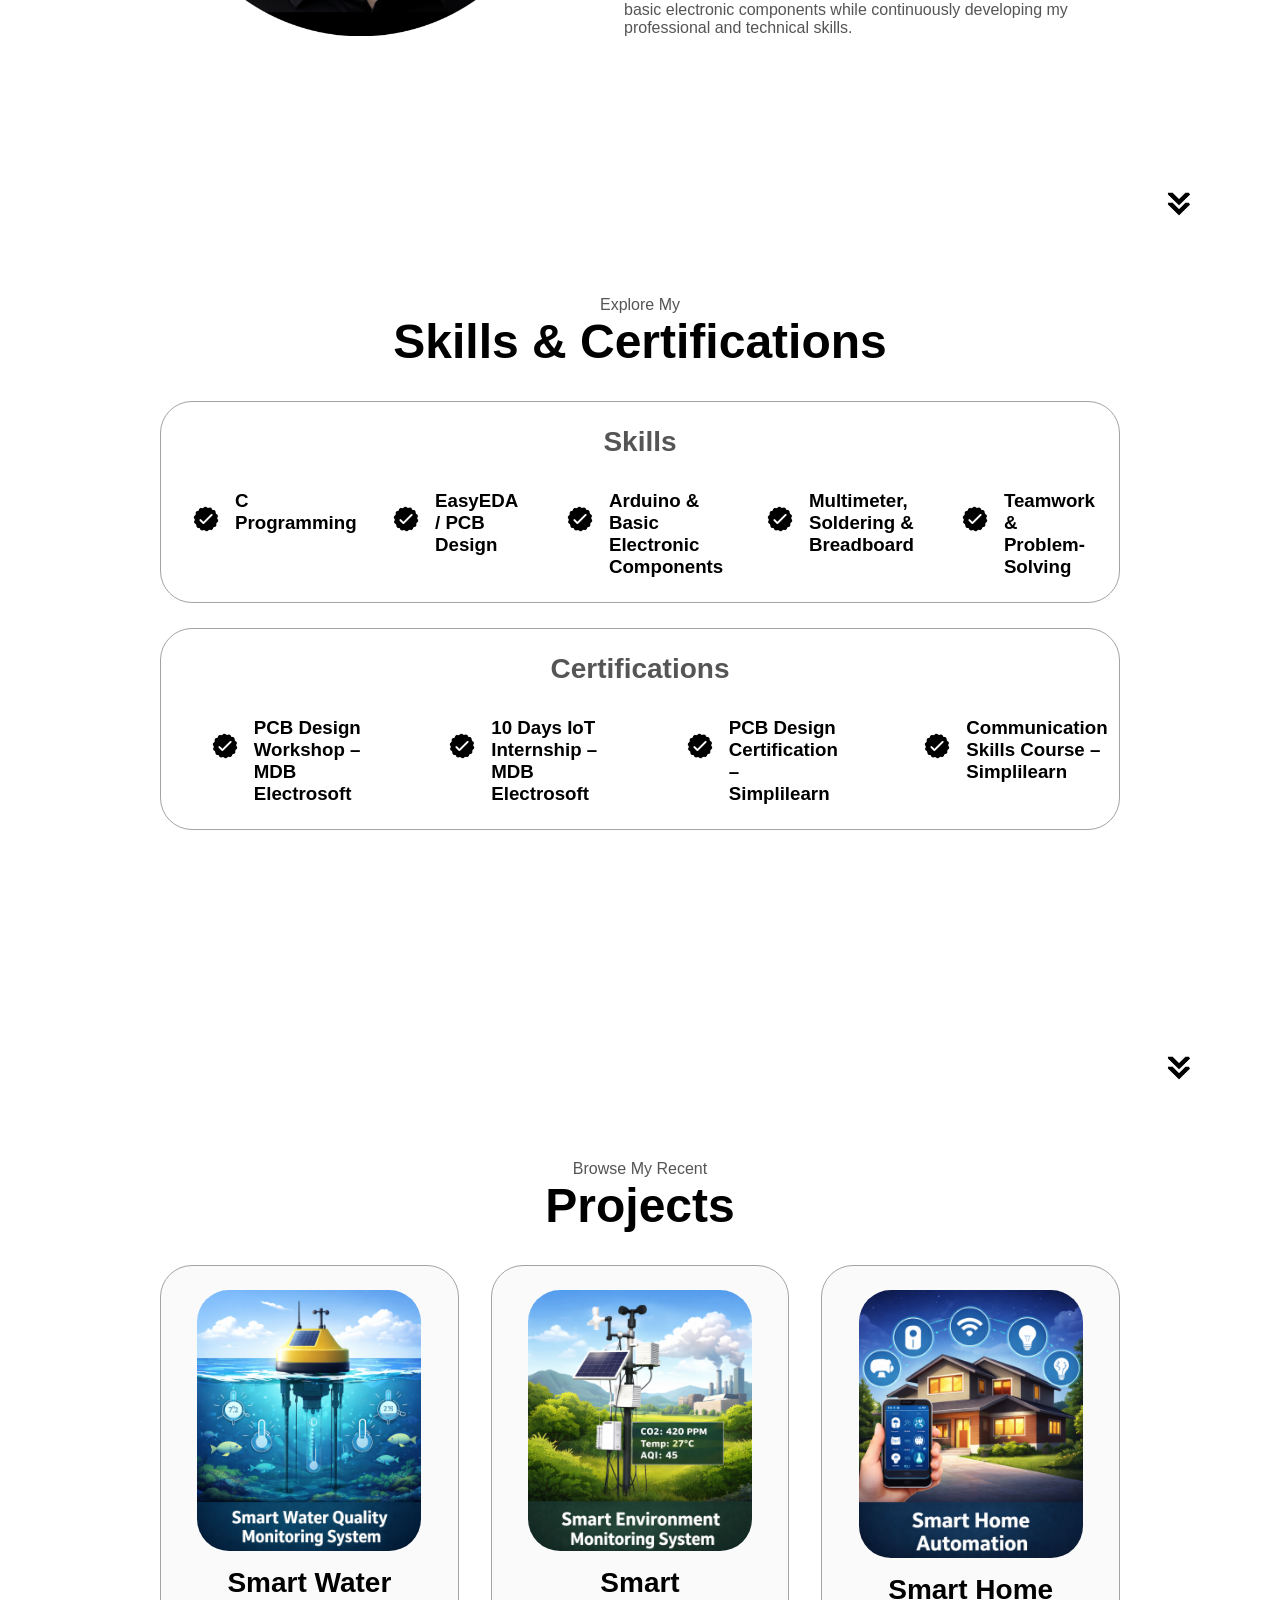
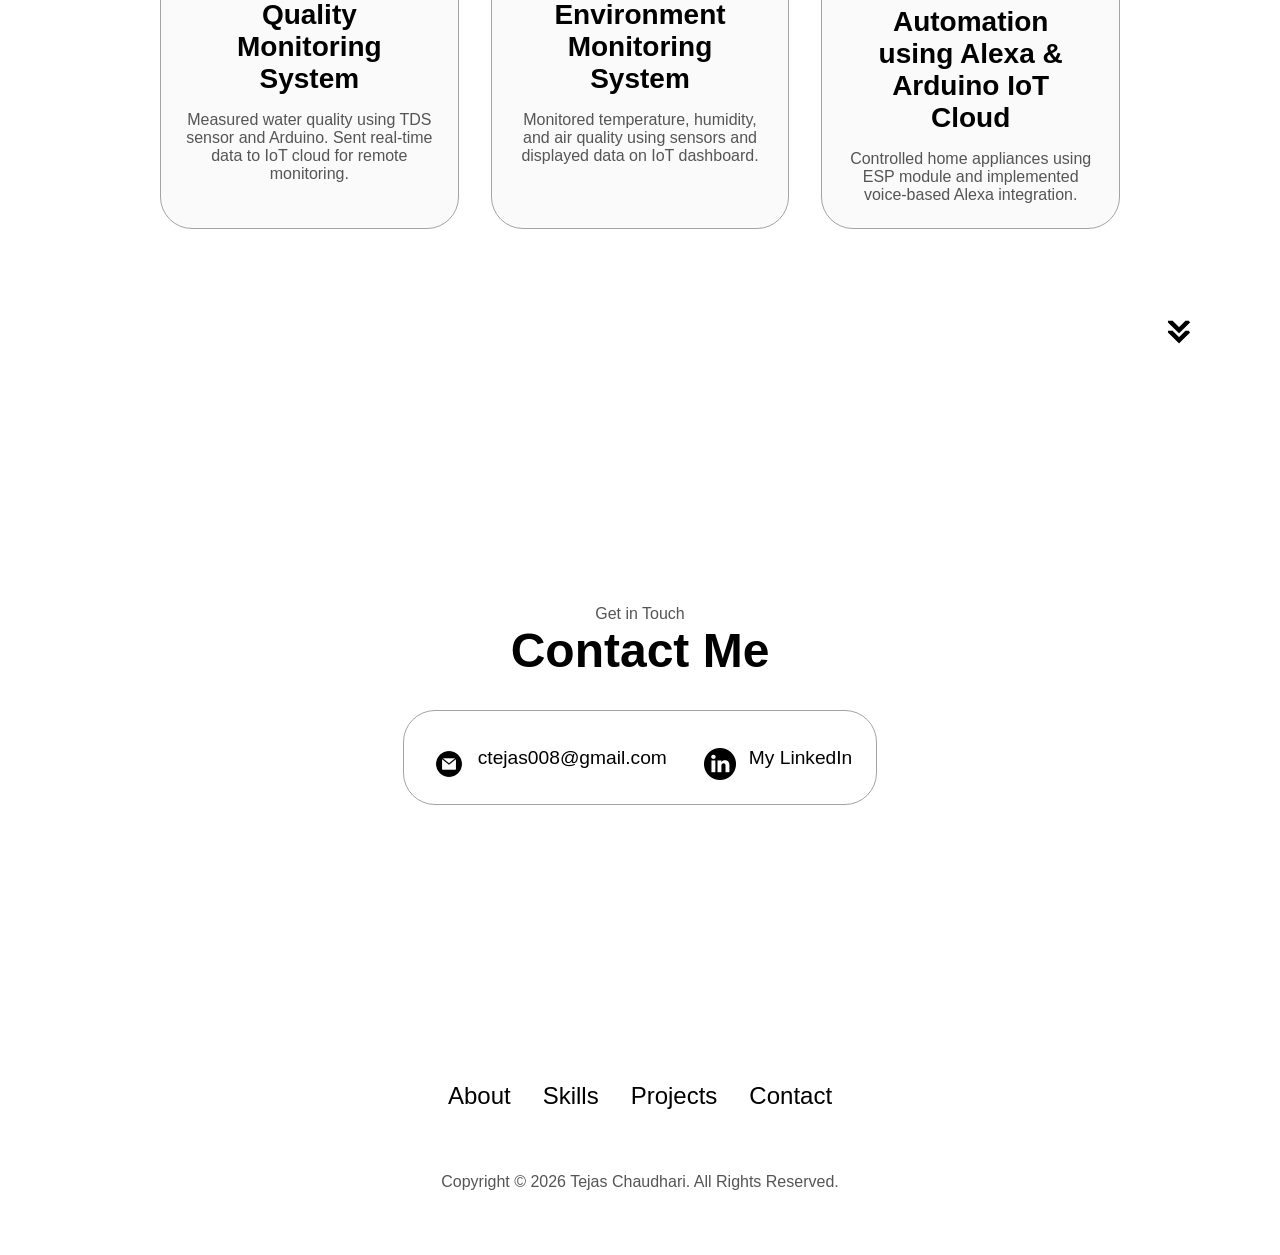
==== commit 202a780b: "Add theme toggle button to navigation" ====
--- a/index.html
+++ b/index.html
@@ -9,6 +9,7 @@
 </head>
 <body>
     <nav id="Desktop-nav">
+        <button id="theme-toggle" class="theme-btn">🌙</button>
         <div class="logo"> Tejas Chaudhari</div>
         <div>
            <ul class="nav-links">
--- a/style.css
+++ b/style.css
@@ -388,3 +388,37 @@
 footer p{
     text-align: center;
   }
+
+/* Theme Button */
+.theme-btn {
+    background: none;
+    border: 2px solid #000;
+    padding: 5px 10px;
+    cursor: pointer;
+    border-radius: 20px;
+    font-size: 16px;
+    margin-left: 15px;
+}
+
+/* Dark Mode Styles */
+body.dark-mode {
+    background-color: #121212;
+    color: #ffffff;
+}
+
+body.dark-mode nav {
+    background-color: #1e1e1e;
+}
+
+body.dark-mode .details-container,
+body.dark-mode .details-container-1,
+body.dark-mode .details-container-2,
+body.dark-mode .color-container {
+    background-color: #1e1e1e;
+    color: white;
+}
+
+body.dark-mode .theme-btn {
+    border: 2px solid #fff;
+    color: #fff;
+    }
